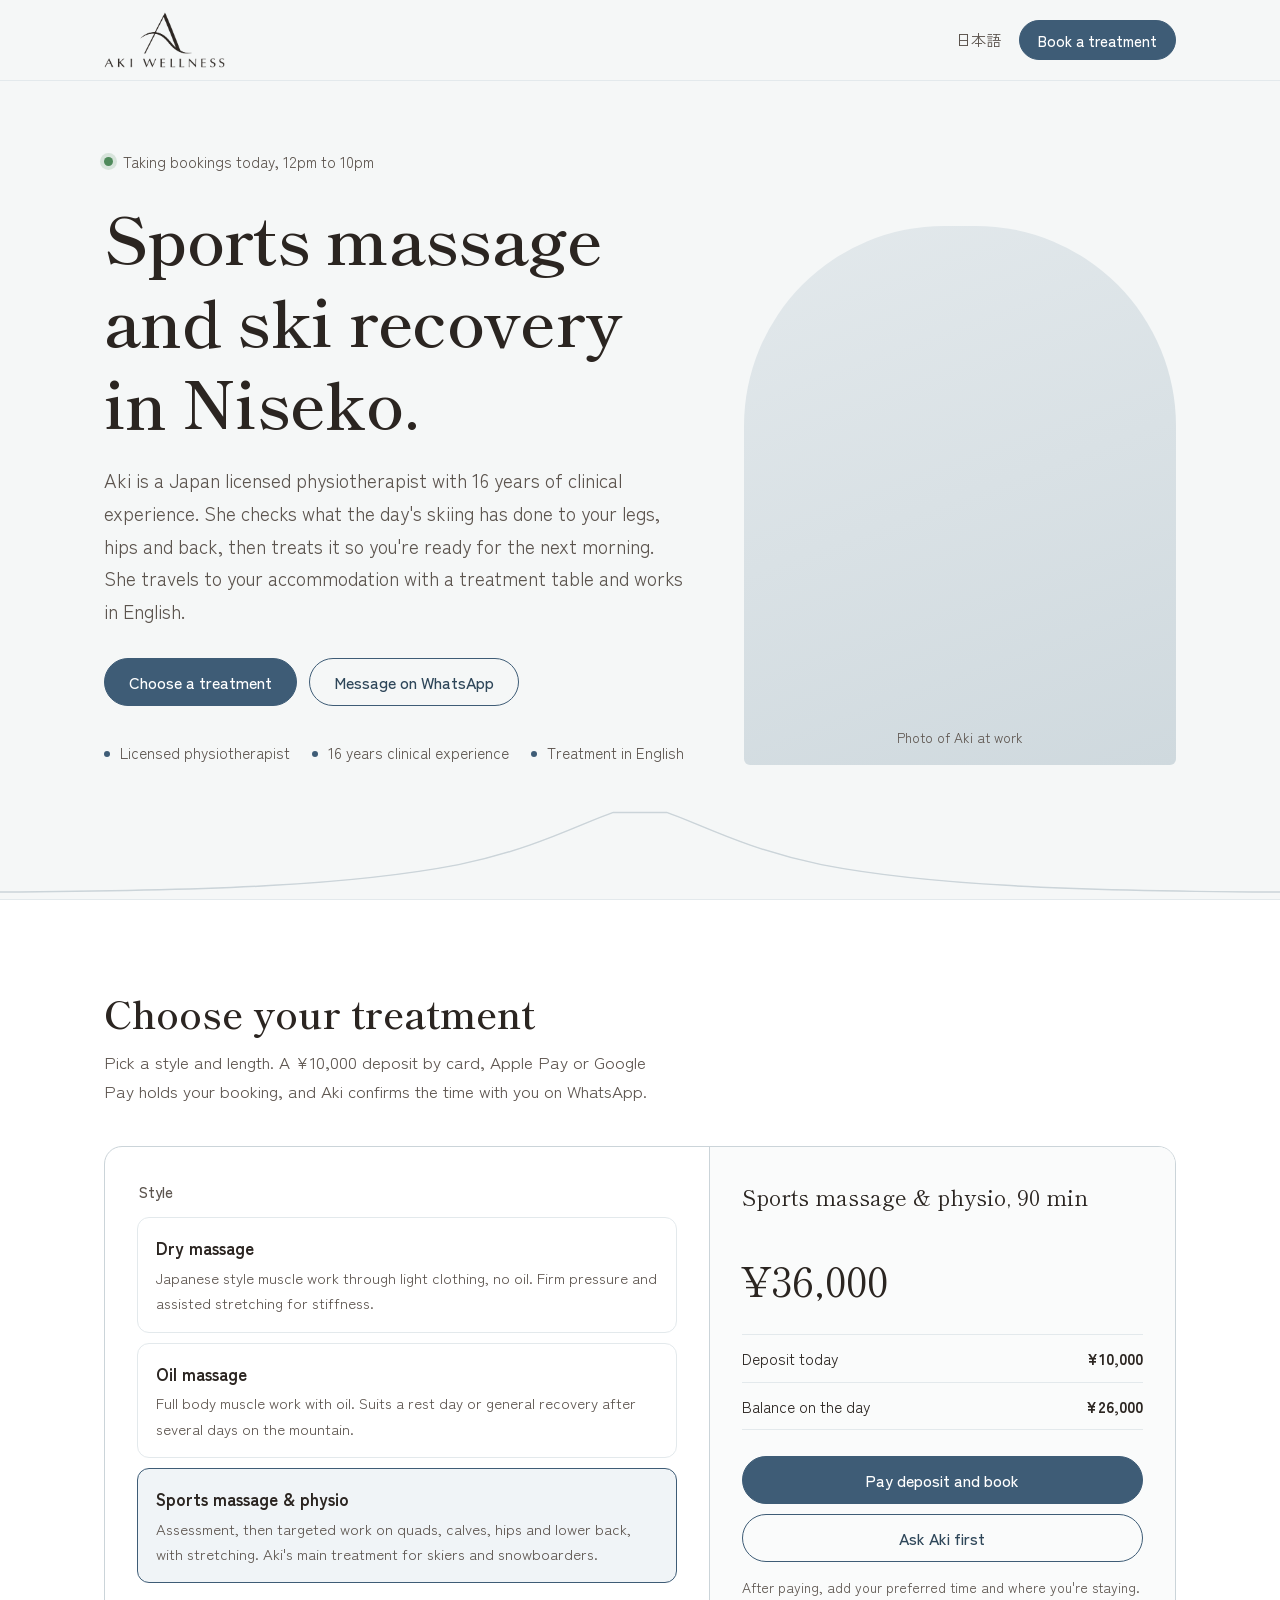
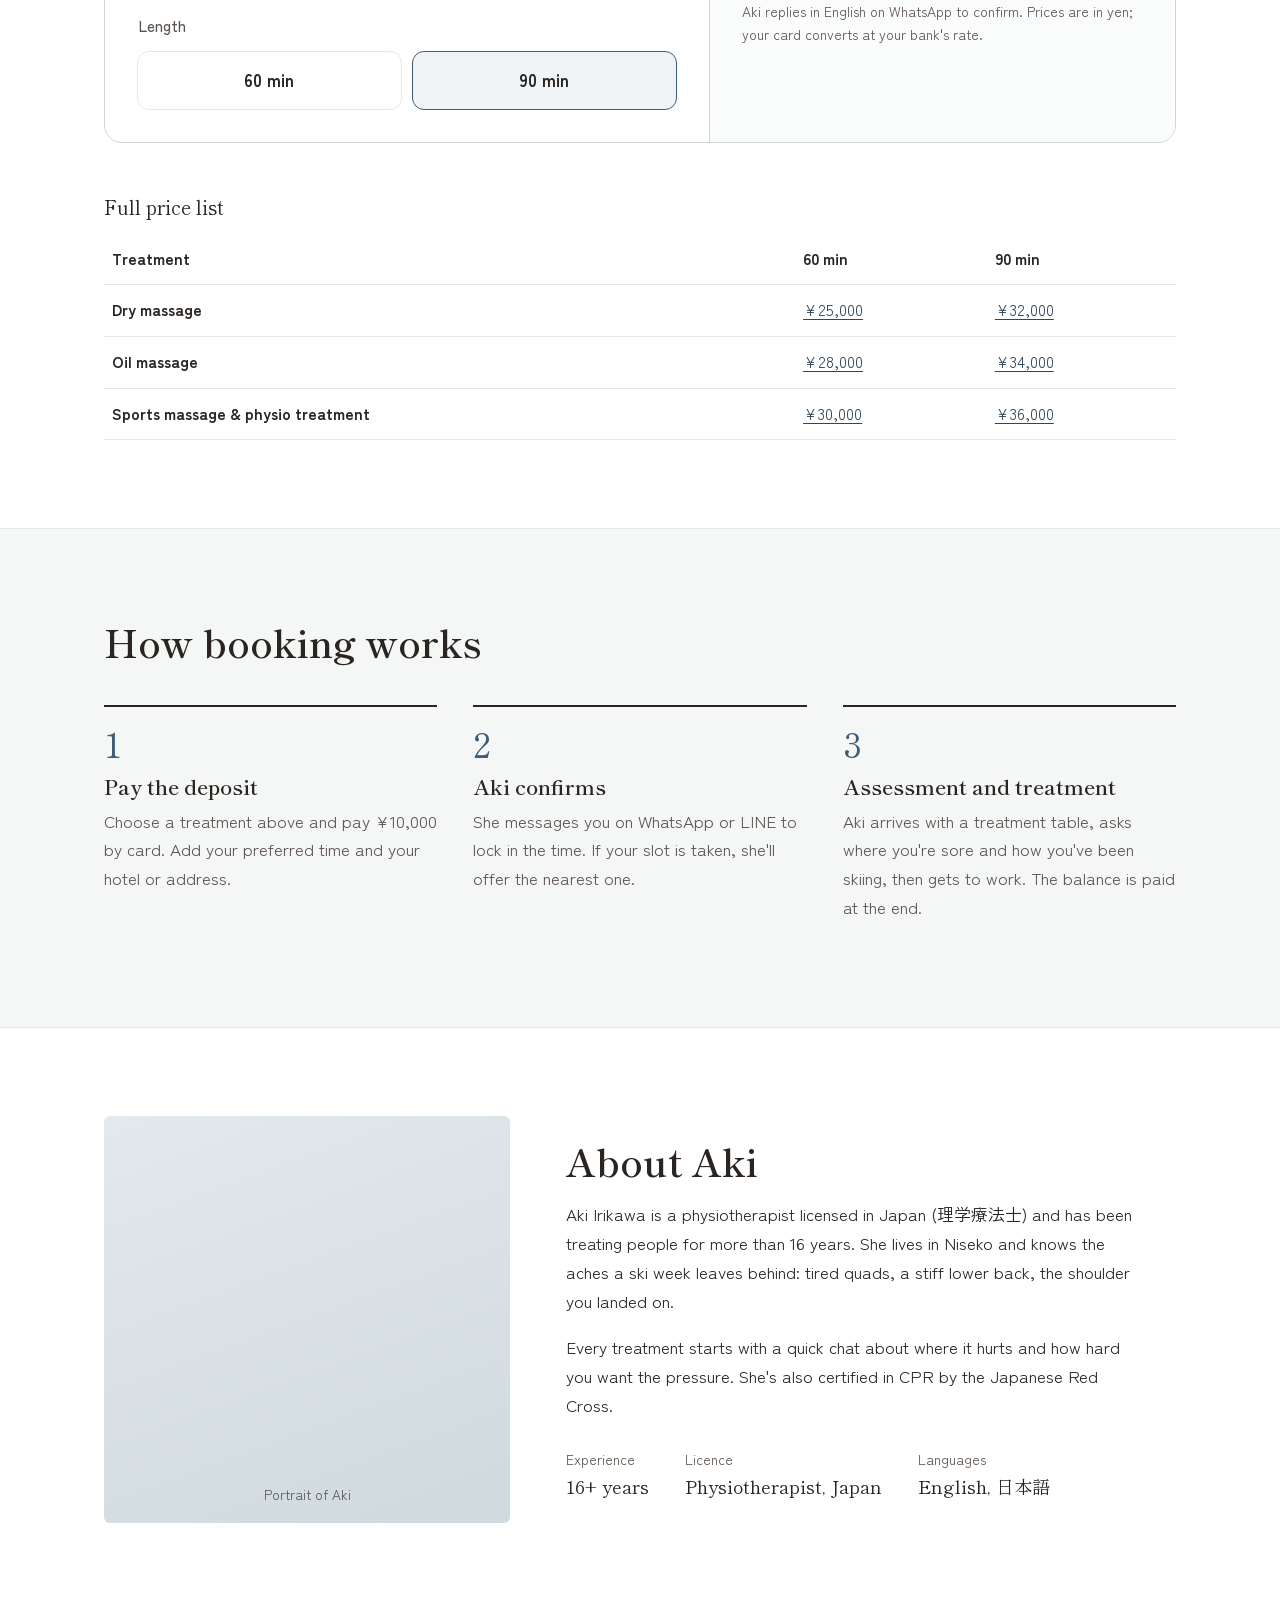
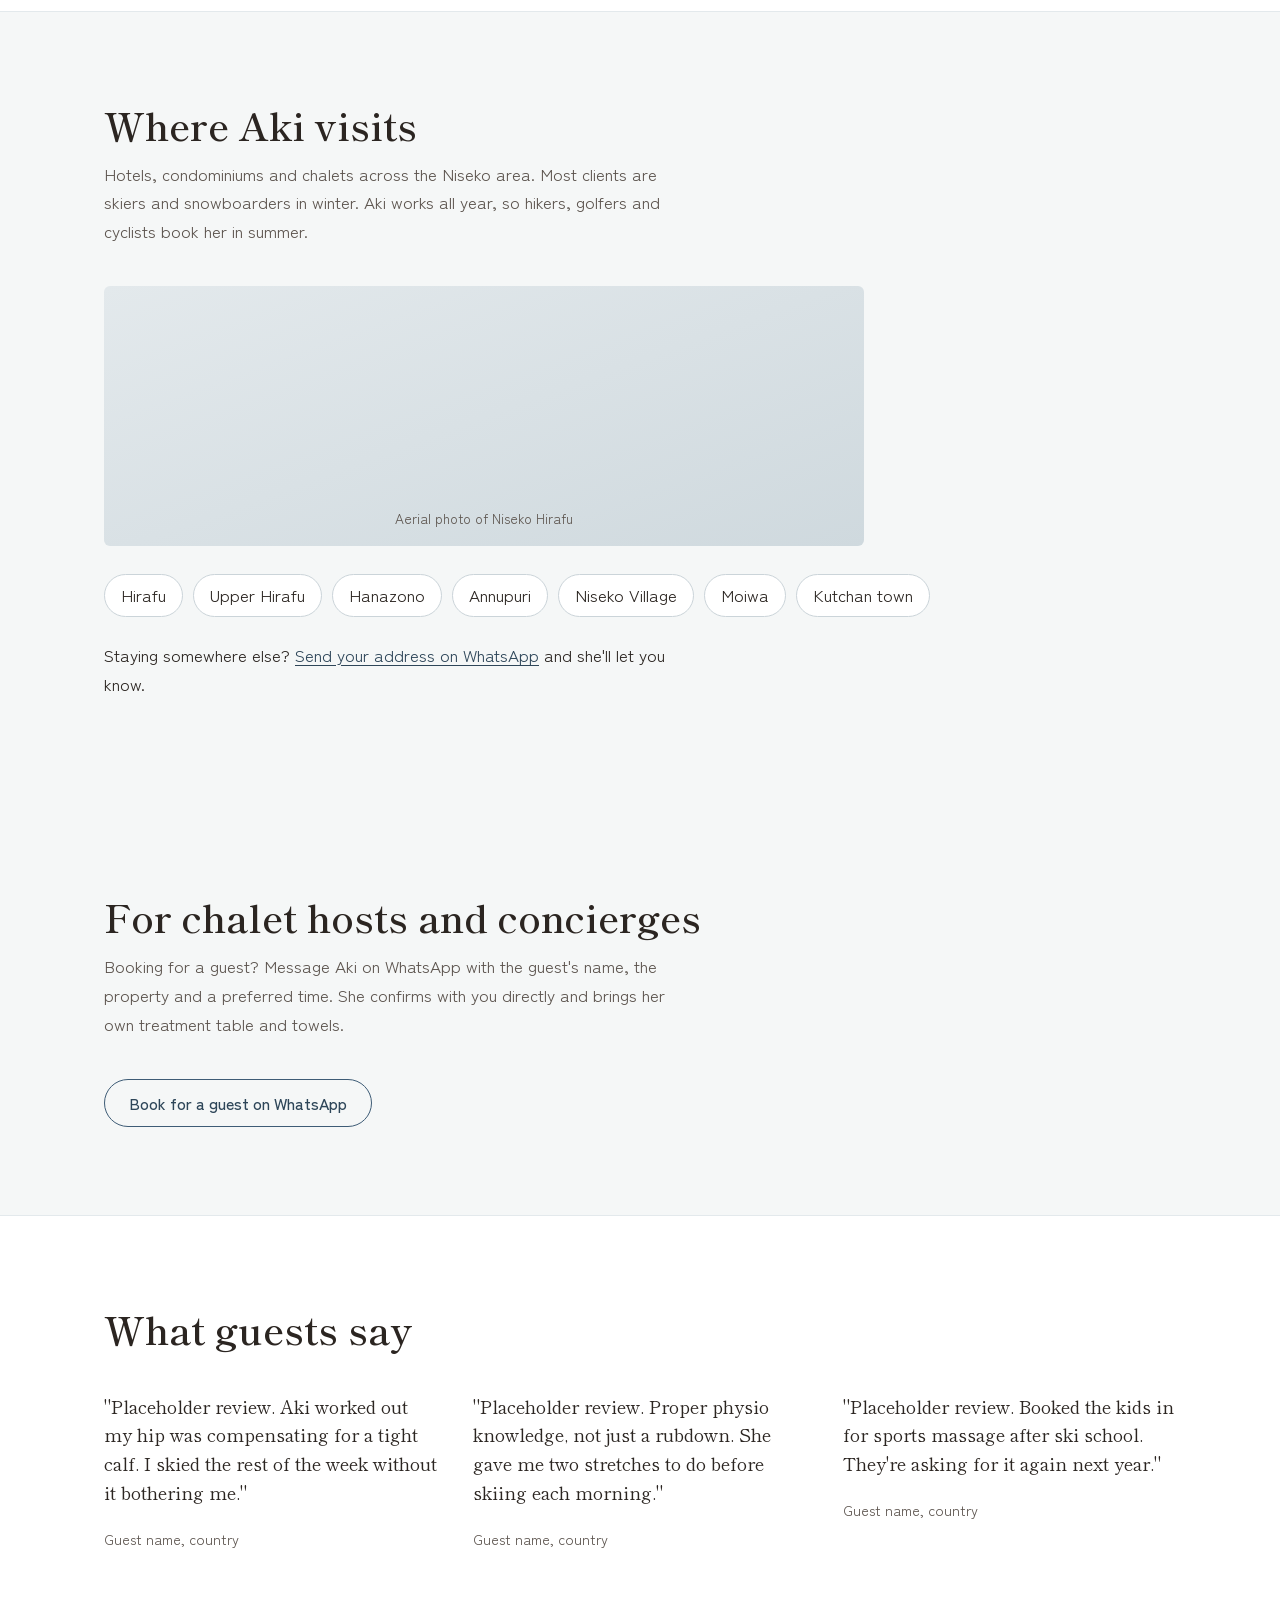
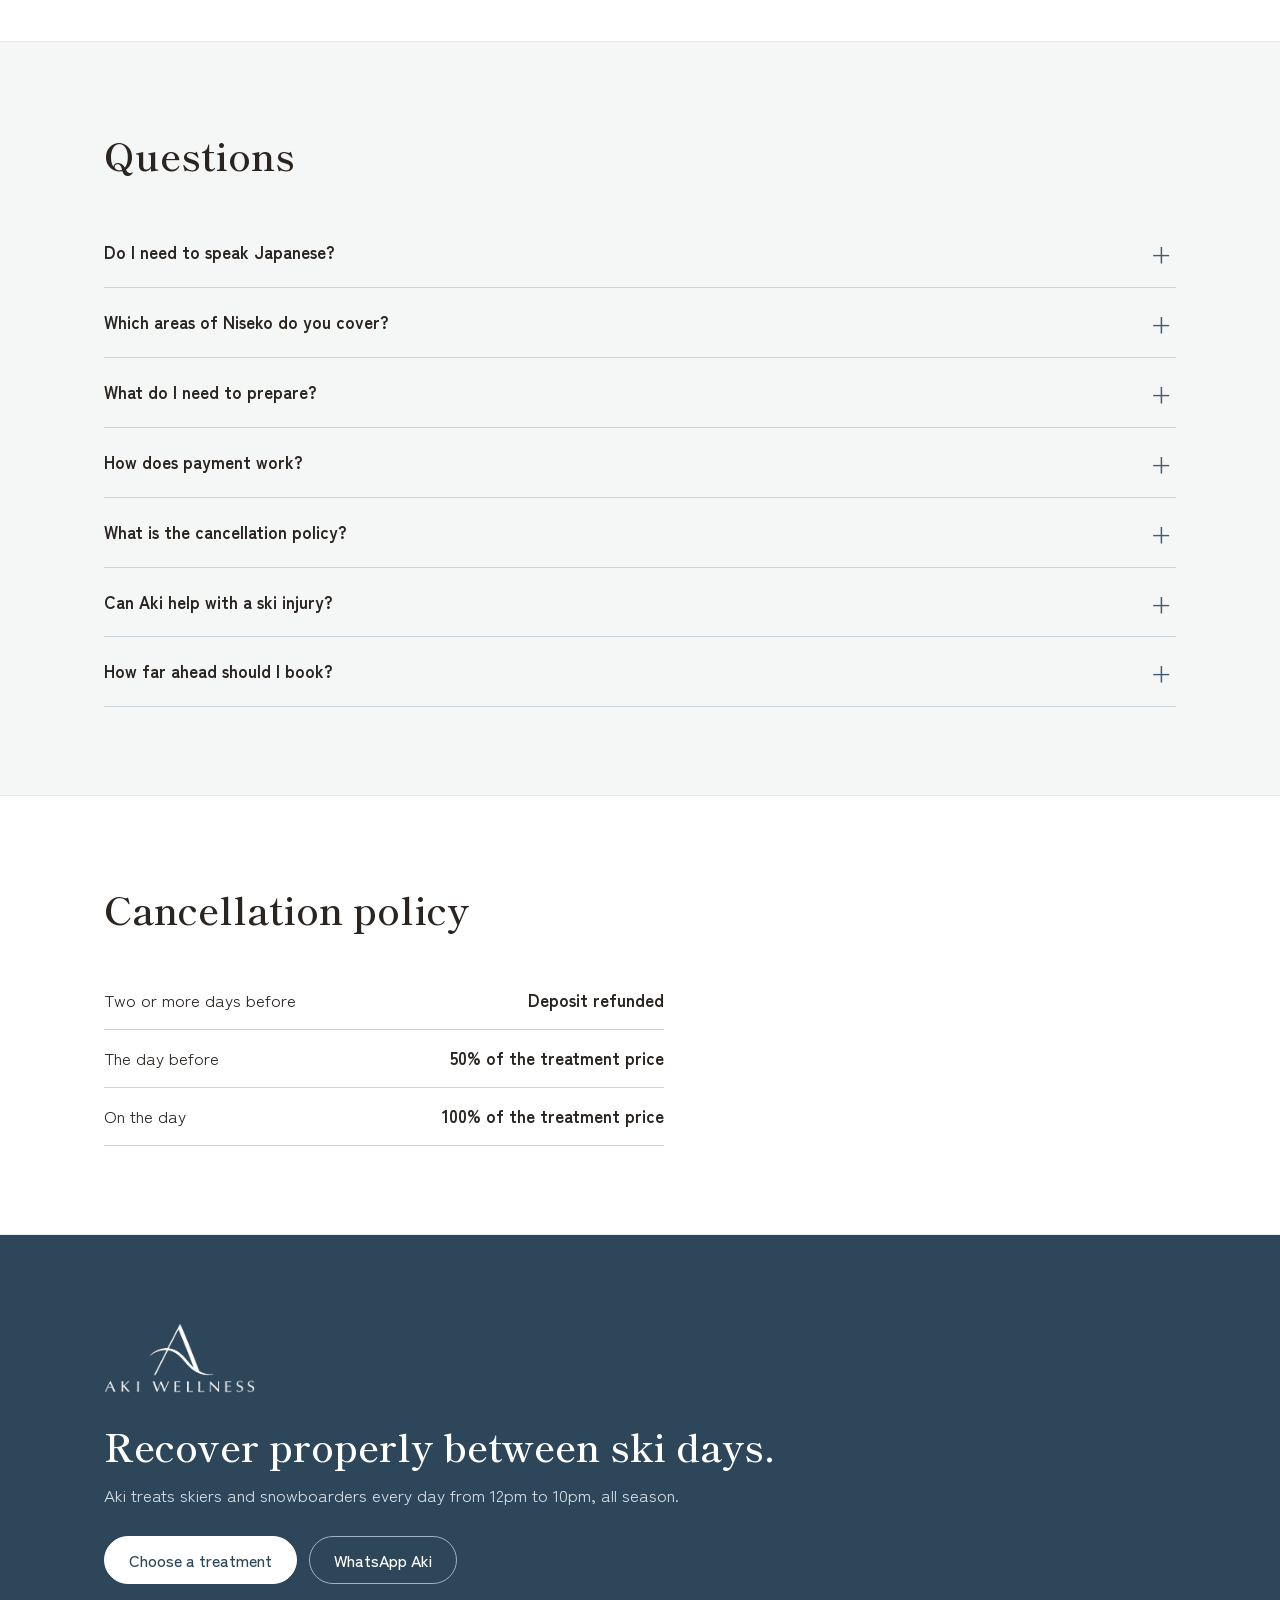
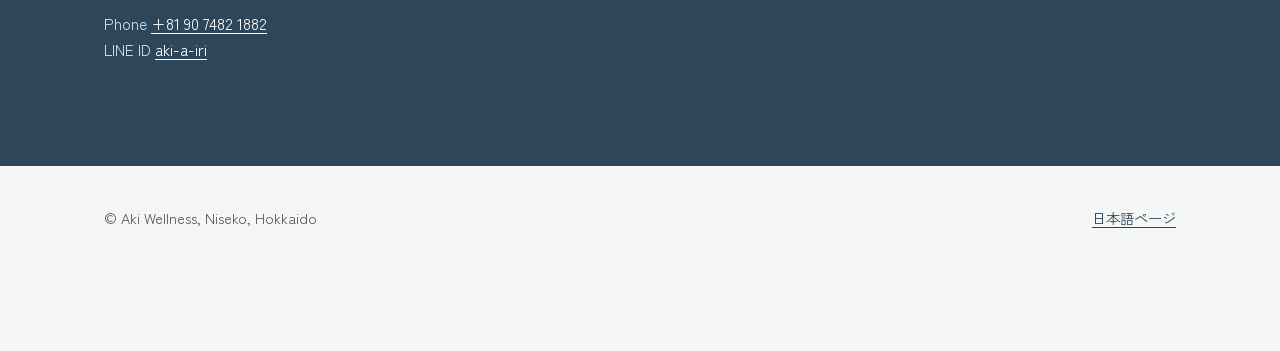
==== index.html @ 65764bd3 "Add files via upload" ====
<!doctype html>
<html lang="en">
<head>
<meta charset="utf-8">
<meta name="viewport" content="width=device-width, initial-scale=1, viewport-fit=cover">
<title>Niseko Sports Massage and Ski Recovery by a Physiotherapist | Aki Wellness</title>
<meta name="description" content="Recovery and conditioning massage for skiers in Niseko from a Japan licensed physiotherapist. Sports massage, assessment and stretching at your accommodation, in English. Daily 12pm to 10pm.">
<link rel="canonical" href="https://akiwellness.jp/">
<link rel="alternate" hreflang="en" href="https://akiwellness.jp/">
<link rel="alternate" hreflang="ja" href="https://akiwellness.jp/ja/">
<link rel="alternate" hreflang="x-default" href="https://akiwellness.jp/">
<meta name="theme-color" content="#F5F7F7">
<link rel="icon" href="/assets/favicon-32.png" type="image/png" sizes="32x32">
<link rel="apple-touch-icon" href="/assets/apple-touch-icon.png">

<meta property="og:type" content="website">
<meta property="og:site_name" content="Aki Wellness">
<meta property="og:title" content="Ski recovery and sports massage in Niseko | Aki Wellness">
<meta property="og:description" content="Recovery conditioning massage from a licensed physiotherapist, at your accommodation, in English.">
<meta property="og:url" content="https://akiwellness.jp/">
<meta property="og:image" content="https://akiwellness.jp/assets/og.jpg">
<meta property="og:locale" content="en_US">
<meta property="og:locale:alternate" content="ja_JP">
<meta name="twitter:card" content="summary_large_image">

<link rel="preconnect" href="https://fonts.googleapis.com">
<link rel="preconnect" href="https://fonts.gstatic.com" crossorigin>
<link href="https://fonts.googleapis.com/css2?family=Shippori+Mincho:wght@500;600&family=Zen+Kaku+Gothic+New:wght@400;500;700&display=swap" rel="stylesheet">
<link rel="stylesheet" href="/assets/styles.css?v=3">

<script type="application/ld+json">
{
  "@context": "https://schema.org",
  "@graph": [
    {
      "@type": "HealthAndBeautyBusiness",
      "@id": "https://akiwellness.jp/#business",
      "name": "Aki Wellness",
      "logo": "https://akiwellness.jp/assets/logo-dark.png",
      "alternateName": "アキ ウェルネス",
      "description": "Recovery conditioning and sports massage for skiers and snowboarders in Niseko, Hokkaido. Aki Irikawa, a Japan licensed physiotherapist with over 16 years of clinical experience, provides assessment and treatment at guests' accommodation, in English.",
      "url": "https://akiwellness.jp/",
      "image": "https://akiwellness.jp/assets/og.jpg",
      "telephone": "+81-90-7482-1882",
      "priceRange": "¥25,000 to ¥36,000",
      "currenciesAccepted": "JPY",
      "knowsLanguage": ["en", "ja"],
      "address": {
        "@type": "PostalAddress",
        "addressLocality": "Niseko",
        "addressRegion": "Hokkaido",
        "addressCountry": "JP"
      },
      "areaServed": [
        {"@type": "Place", "name": "Hirafu, Kutchan, Hokkaido"},
        {"@type": "Place", "name": "Hanazono, Kutchan, Hokkaido"},
        {"@type": "Place", "name": "Annupuri, Niseko, Hokkaido"},
        {"@type": "Place", "name": "Niseko Village, Hokkaido"},
        {"@type": "Place", "name": "Moiwa, Niseko, Hokkaido"},
        {"@type": "Place", "name": "Kutchan, Hokkaido"}
      ],
      "openingHoursSpecification": [{
        "@type": "OpeningHoursSpecification",
        "dayOfWeek": ["Monday","Tuesday","Wednesday","Thursday","Friday","Saturday","Sunday"],
        "opens": "12:00",
        "closes": "22:00"
      }],
      "founder": {"@id": "https://akiwellness.jp/#aki"},
      "hasOfferCatalog": {
        "@type": "OfferCatalog",
        "name": "Treatments",
        "itemListElement": [
          {"@type": "Offer", "name": "Dry massage, 60 minutes", "price": 25000, "priceCurrency": "JPY"},
          {"@type": "Offer", "name": "Dry massage, 90 minutes", "price": 32000, "priceCurrency": "JPY"},
          {"@type": "Offer", "name": "Oil massage, 60 minutes", "price": 28000, "priceCurrency": "JPY"},
          {"@type": "Offer", "name": "Oil massage, 90 minutes", "price": 34000, "priceCurrency": "JPY"},
          {"@type": "Offer", "name": "Sports massage and physio treatment, 60 minutes", "price": 30000, "priceCurrency": "JPY"},
          {"@type": "Offer", "name": "Sports massage and physio treatment, 90 minutes", "price": 36000, "priceCurrency": "JPY"}
        ]
      },
      "sameAs": []
    },
    {
      "@type": "Person",
      "@id": "https://akiwellness.jp/#aki",
      "name": "Aki Irikawa",
      "alternateName": "入川",
      "jobTitle": "Physiotherapist and massage therapist",
      "knowsLanguage": ["en", "ja"],
      "hasCredential": [
        {"@type": "EducationalOccupationalCredential", "name": "Licensed Physical Therapist (理学療法士), Japan", "credentialCategory": "license"},
        {"@type": "EducationalOccupationalCredential", "name": "Japanese Red Cross CPR certification", "credentialCategory": "certificate"}
      ],
      "worksFor": {"@id": "https://akiwellness.jp/#business"}
    },
    {
      "@type": "FAQPage",
      "mainEntity": [
        {"@type": "Question", "name": "Do I need to speak Japanese?", "acceptedAnswer": {"@type": "Answer", "text": "No. Aki speaks English, and booking, payment and the treatment itself all happen in English."}},
        {"@type": "Question", "name": "Which areas of Niseko do you cover?", "acceptedAnswer": {"@type": "Answer", "text": "Hirafu (upper and lower), Hanazono, Annupuri, Niseko Village, Moiwa and Kutchan town. If you are staying further out, send a message and Aki will let you know."}},
        {"@type": "Question", "name": "What do I need to prepare?", "acceptedAnswer": {"@type": "Answer", "text": "A clear patch of floor about 2 m by 1 m. Aki brings the massage table, towels and oil. Shower beforehand if you have just come off the mountain."}},
        {"@type": "Question", "name": "How does payment work?", "acceptedAnswer": {"@type": "Answer", "text": "You pay a ¥10,000 deposit online by card, Apple Pay or Google Pay when you book. Prices are in yen and your card converts them. The balance is paid on the day of your treatment."}},
        {"@type": "Question", "name": "What is the cancellation policy?", "acceptedAnswer": {"@type": "Answer", "text": "Cancelling on the day of the treatment is charged at 100%. Cancelling the day before is charged at 50%. Cancel two or more days ahead and your deposit is refunded."}},
        {"@type": "Question", "name": "Can Aki help with a ski injury?", "acceptedAnswer": {"@type": "Answer", "text": "Aki is a Japan licensed physiotherapist, so she can assess and work on sore muscles, tight hips, knees and backs after skiing or hiking. For suspected fractures, head knocks or anything serious, see a clinic first."}},
        {"@type": "Question", "name": "How far ahead should I book?", "acceptedAnswer": {"@type": "Answer", "text": "Same day bookings are often possible, especially early afternoon. In peak season, from Christmas through February, book a few days ahead for evening slots."}}
      ]
    }
  ]
}
</script>
</head>
<body>
<a class="skip" href="#main">Skip to content</a>

<header class="site-head">
  <div class="wrap">
    <a class="brand" href="/"><img src="/assets/logo-dark.png" alt="Aki Wellness" width="121" height="56"></a>
    <div class="head-actions">
      <a class="lang" href="/ja/" hreflang="ja" lang="ja">日本語</a>
      <a class="btn btn-primary btn-small" href="#book">Book a treatment</a>
    </div>
  </div>
</header>

<main id="main">

<section class="hero" aria-labelledby="hero-title">
  <div class="wrap">
    <div class="hero-grid">
      <div>
        <p class="status" data-status data-open="false"><span class="status-dot" aria-hidden="true"></span><span data-status-text>Treatments daily, 12pm to 10pm</span></p>
        <h1 id="hero-title">Sports massage and ski recovery in Niseko.</h1>
        <p class="hero-lede">Aki is a Japan licensed physiotherapist with 16 years of clinical experience. She checks what the day's skiing has done to your legs, hips and back, then treats it so you're ready for the next morning. She travels to your accommodation with a treatment table and works in English.</p>
        <div class="hero-ctas">
          <a class="btn btn-primary" href="#book">Choose a treatment</a>
          <a class="btn btn-ghost" data-wa="Hi Aki, I have a question about a massage in Niseko." href="https://wa.me/819074821882">Message on WhatsApp</a>
        </div>
        <ul class="creds">
          <li>Licensed physiotherapist</li>
          <li>16 years clinical experience</li>
          <li>Treatment in English</li>
        </ul>
      </div>
      <!-- REPLACE: hero photo of Aki treating a guest. Use /assets/aki-hero.jpg, 1200x1500, under 250 KB -->
      <div class="photo">
        <span class="ph-label">Photo of Aki at work</span>
      </div>
    </div>
  </div>
  <svg class="yotei" viewBox="0 0 1200 160" preserveAspectRatio="none" aria-hidden="true" focusable="false">
    <path d="M0 150 C200 148 330 140 430 110 C500 88 545 50 575 34 L625 34 C655 50 700 88 770 110 C870 140 1000 148 1200 150" fill="none" stroke="currentColor" stroke-width="1.5" vector-effect="non-scaling-stroke"/>
  </svg>
</section>

<section id="book" class="band" aria-labelledby="book-title">
  <div class="wrap">
    <div class="section-head">
      <h2 id="book-title">Choose your treatment</h2>
      <p>Pick a style and length. A ¥10,000 deposit by card, Apple Pay or Google Pay holds your booking, and Aki confirms the time with you on WhatsApp.</p>
    </div>

    <form class="picker" data-picker onsubmit="return false">
      <div class="picker-options">
        <fieldset>
          <legend>Style</legend>
          <div class="styles">
            <div class="opt">
              <input type="radio" name="style" id="s-dry" value="dry">
              <label for="s-dry"><span class="name">Dry massage</span><span class="desc">Japanese style muscle work through light clothing, no oil. Firm pressure and assisted stretching for stiffness.</span></label>
            </div>
            <div class="opt">
              <input type="radio" name="style" id="s-oil" value="oil">
              <label for="s-oil"><span class="name">Oil massage</span><span class="desc">Full body muscle work with oil. Suits a rest day or general recovery after several days on the mountain.</span></label>
            </div>
            <div class="opt">
              <input type="radio" name="style" id="s-sports" value="sports" checked>
              <label for="s-sports"><span class="name">Sports massage &amp; physio</span><span class="desc">Assessment, then targeted work on quads, calves, hips and lower back, with stretching. Aki's main treatment for skiers and snowboarders.</span></label>
            </div>
          </div>
        </fieldset>
        <fieldset>
          <legend>Length</legend>
          <div class="durations">
            <div class="opt">
              <input type="radio" name="duration" id="d-60" value="60">
              <label for="d-60">60 min</label>
            </div>
            <div class="opt">
              <input type="radio" name="duration" id="d-90" value="90" checked>
              <label for="d-90">90 min</label>
            </div>
          </div>
        </fieldset>
      </div>

      <div class="picker-summary" aria-live="polite">
        <p class="summary-choice" data-choice>Sports massage &amp; physio, 90 min</p>
        <p class="summary-price" data-price>¥36,000</p>
        <ul class="summary-rows">
          <li><span>Deposit today</span><span data-deposit>¥10,000</span></li>
          <li><span>Balance on the day</span><span data-balance>¥26,000</span></li>
        </ul>
        <a class="btn btn-primary" data-book href="#">Pay deposit and book</a>
        <a class="btn btn-ghost" data-ask href="https://wa.me/819074821882">Ask Aki first</a>
        <p class="fineprint">After paying, add your preferred time and where you're staying. Aki replies in English on WhatsApp to confirm. Prices are in yen; your card converts at your bank's rate.</p>
      </div>
    </form>

    <div class="table-scroll">
      <table class="price-table">
        <caption>Full price list</caption>
        <thead><tr><th scope="col">Treatment</th><th scope="col">60 min</th><th scope="col">90 min</th></tr></thead>
        <tbody>
          <tr><th scope="row">Dry massage</th><td><a href="#book" data-pick="dry-60">¥25,000</a></td><td><a href="#book" data-pick="dry-90">¥32,000</a></td></tr>
          <tr><th scope="row">Oil massage</th><td><a href="#book" data-pick="oil-60">¥28,000</a></td><td><a href="#book" data-pick="oil-90">¥34,000</a></td></tr>
          <tr><th scope="row">Sports massage &amp; physio treatment</th><td><a href="#book" data-pick="sports-60">¥30,000</a></td><td><a href="#book" data-pick="sports-90">¥36,000</a></td></tr>
        </tbody>
      </table>
    </div>
  </div>
</section>

<section aria-labelledby="how-title">
  <div class="wrap">
    <div class="section-head">
      <h2 id="how-title">How booking works</h2>
    </div>
    <ol class="steps">
      <li><h3>Pay the deposit</h3><p>Choose a treatment above and pay ¥10,000 by card. Add your preferred time and your hotel or address.</p></li>
      <li><h3>Aki confirms</h3><p>She messages you on WhatsApp or LINE to lock in the time. If your slot is taken, she'll offer the nearest one.</p></li>
      <li><h3>Assessment and treatment</h3><p>Aki arrives with a treatment table, asks where you're sore and how you've been skiing, then gets to work. The balance is paid at the end.</p></li>
    </ol>
  </div>
</section>

<section class="band" aria-labelledby="about-title">
  <div class="wrap about-grid">
    <!-- REPLACE: portrait of Aki, /assets/aki-portrait.jpg, 1000x1000 -->
    <div class="photo photo-square"><span class="ph-label">Portrait of Aki</span></div>
    <div>
      <h2 id="about-title">About Aki</h2>
      <!-- REPLACE: a few lines in Aki's own words. Current text is filler built from known facts. -->
      <p style="margin-top:16px">Aki Irikawa is a physiotherapist licensed in Japan (理学療法士) and has been treating people for more than 16 years. She lives in Niseko and knows the aches a ski week leaves behind: tired quads, a stiff lower back, the shoulder you landed on.</p>
      <p>Every treatment starts with a quick chat about where it hurts and how hard you want the pressure. She's also certified in CPR by the Japanese Red Cross.</p>
      <dl class="facts">
        <div><dt>Experience</dt><dd>16+ years</dd></div>
        <div><dt>Licence</dt><dd>Physiotherapist, Japan</dd></div>
        <div><dt>Languages</dt><dd>English, 日本語</dd></div>
      </dl>
    </div>
  </div>
</section>

<section aria-labelledby="area-title">
  <div class="wrap">
    <div class="section-head">
      <h2 id="area-title">Where Aki visits</h2>
      <p>Hotels, condominiums and chalets across the Niseko area. Most clients are skiers and snowboarders in winter. Aki works all year, so hikers, golfers and cyclists book her in summer.</p>
    </div>
    <!-- REPLACE: aerial photo of Niseko Hirafu, /assets/niseko-hirafu-aerial.jpg, 1520x520, under 200 KB.
         Swap this div for: <img class="photo photo-wide" src="/assets/niseko-hirafu-aerial.jpg" alt="Aerial view of Hirafu village in Niseko with Mount Yotei behind" width="1520" height="520" loading="lazy"> -->
    <div class="photo photo-wide"><span class="ph-label">Aerial photo of Niseko Hirafu</span></div>
    <ul class="areas">
      <li>Hirafu</li>
      <li>Upper Hirafu</li>
      <li>Hanazono</li>
      <li>Annupuri</li>
      <li>Niseko Village</li>
      <li>Moiwa</li>
      <li>Kutchan town</li>
    </ul>
    <p>Staying somewhere else? <a data-wa="Hi Aki, I'm staying outside the usual area. Can you visit? My address is: " href="https://wa.me/819074821882">Send your address on WhatsApp</a> and she'll let you know.</p>
  </div>
</section>


<section aria-labelledby="host-title">
  <div class="wrap">
    <div class="section-head">
      <h2 id="host-title">For chalet hosts and concierges</h2>
      <p>Booking for a guest? Message Aki on WhatsApp with the guest's name, the property and a preferred time. She confirms with you directly and brings her own treatment table and towels.</p>
    </div>
    <a class="btn btn-ghost" data-wa="Hi Aki, I'm booking a massage for a guest. Guest name, property and preferred time: " href="https://wa.me/819074821882">Book for a guest on WhatsApp</a>
  </div>
</section>

<!-- REPLACE: real guest reviews (Google or direct). Do not add Review schema until reviews are real. -->
<section class="band" aria-labelledby="reviews-title">
  <div class="wrap">
    <div class="section-head">
      <h2 id="reviews-title">What guests say</h2>
    </div>
    <div class="reviews">
      <blockquote><p>"Placeholder review. Aki worked out my hip was compensating for a tight calf. I skied the rest of the week without it bothering me."</p><cite>Guest name, country</cite></blockquote>
      <blockquote><p>"Placeholder review. Proper physio knowledge, not just a rubdown. She gave me two stretches to do before skiing each morning."</p><cite>Guest name, country</cite></blockquote>
      <blockquote><p>"Placeholder review. Booked the kids in for sports massage after ski school. They're asking for it again next year."</p><cite>Guest name, country</cite></blockquote>
    </div>
  </div>
</section>

<section class="faq" aria-labelledby="faq-title">
  <div class="wrap">
    <div class="section-head">
      <h2 id="faq-title">Questions</h2>
    </div>
    <details><summary>Do I need to speak Japanese?</summary><p>No. Aki speaks English, and booking, payment and the treatment itself all happen in English.</p></details>
    <details><summary>Which areas of Niseko do you cover?</summary><p>Hirafu (upper and lower), Hanazono, Annupuri, Niseko Village, Moiwa and Kutchan town. If you're staying further out, send a message and Aki will let you know.</p></details>
    <details><summary>What do I need to prepare?</summary><p>A clear patch of floor about 2 m by 1 m. Aki brings the massage table, towels and oil. Shower beforehand if you've just come off the mountain.</p></details>
    <details><summary>How does payment work?</summary><p>You pay a ¥10,000 deposit online by card, Apple Pay or Google Pay when you book. Prices are in yen and your card converts them. The balance is paid on the day of your treatment.</p></details>
    <details><summary>What is the cancellation policy?</summary><p>Cancelling on the day of the treatment is charged at 100%. Cancelling the day before is charged at 50%. Cancel two or more days ahead and your deposit is refunded.</p></details>
    <details><summary>Can Aki help with a ski injury?</summary><p>Aki is a Japan licensed physiotherapist, so she can assess and work on sore muscles, tight hips, knees and backs after skiing or hiking. For suspected fractures, head knocks or anything serious, see a clinic first.</p></details>
    <details><summary>How far ahead should I book?</summary><p>Same day bookings are often possible, especially early afternoon. In peak season, from Christmas through February, book a few days ahead for evening slots.</p></details>
  </div>
</section>

<section class="band" aria-labelledby="policy-title">
  <div class="wrap">
    <div class="section-head">
      <h2 id="policy-title">Cancellation policy</h2>
    </div>
    <ul class="policy">
      <li><span>Two or more days before</span><span>Deposit refunded</span></li>
      <li><span>The day before</span><span>50% of the treatment price</span></li>
      <li><span>On the day</span><span>100% of the treatment price</span></li>
    </ul>
  </div>
</section>

<section class="closing" aria-labelledby="closing-title">
  <div class="wrap">
    <img class="closing-logo" src="/assets/logo-white.png" alt="" width="151" height="70" loading="lazy">
    <h2 id="closing-title">Recover properly between ski days.</h2>
    <p style="margin-top:12px">Aki treats skiers and snowboarders every day from 12pm to 10pm, all season.</p>
    <div class="hero-ctas" style="margin-top:26px">
      <a class="btn btn-primary" href="#book">Choose a treatment</a>
      <a class="btn btn-ghost" data-wa="Hi Aki, I'd like to book a massage." href="https://wa.me/819074821882">WhatsApp Aki</a>
    </div>
    <p class="contact-lines">Phone <a href="tel:+819074821882">+81 90 7482 1882</a><br>LINE ID <a href="https://line.me/ti/p/~aki-a-iri">aki-a-iri</a></p>
  </div>
</section>

</main>

<footer>
  <div class="wrap">
    <span>© Aki Wellness, Niseko, Hokkaido</span>
    <a href="/ja/" hreflang="ja" lang="ja">日本語ページ</a>
  </div>
</footer>

<nav class="mbar" aria-label="Quick booking">
  <a class="btn btn-primary" href="#book">Book</a>
  <a class="btn btn-ghost" data-wa="Hi Aki, I'd like to book a massage." href="https://wa.me/819074821882">WhatsApp</a>
</nav>

<script src="/assets/app.js?v=3" defer></script>
</body>
</html>
---- assets/styles.css ----
:root {
  --ink: #2B2521;
  --ink-soft: #5C544E;
  --snow: #F5F7F7;
  --mist: #E3E9EC;
  --line: #CBD4D9;
  --yotei: #3E5C76;
  --yotei-deep: #2E4659;
  --bark: #7D7A72;
  --white: #FFFFFF;
  --display: "Shippori Mincho", "Hiragino Mincho ProN", "Yu Mincho", Georgia, serif;
  --body: "Zen Kaku Gothic New", "Hiragino Sans", "Yu Gothic", system-ui, sans-serif;
  --wrap: 1120px;
}

*, *::before, *::after { box-sizing: border-box; }
html { scroll-behavior: smooth; scroll-padding-top: 92px; }
@media (prefers-reduced-motion: reduce) { html { scroll-behavior: auto; } }

body {
  margin: 0;
  background: var(--snow);
  color: var(--ink);
  font-family: var(--body);
  font-size: 1.0625rem;
  line-height: 1.7;
  -webkit-font-smoothing: antialiased;
}
:lang(ja) body, html:lang(ja) body { line-height: 1.9; }

img { max-width: 100%; display: block; }
a { color: var(--yotei-deep); text-underline-offset: 3px; }
a:focus-visible, button:focus-visible, input:focus-visible + label, summary:focus-visible {
  outline: 3px solid var(--yotei);
  outline-offset: 3px;
}

.wrap { max-width: var(--wrap); margin: 0 auto; padding: 0 24px; }
.skip { position: absolute; left: -999px; }
.skip:focus { left: 16px; top: 16px; background: var(--white); padding: 8px 12px; z-index: 50; }

h1, h2, h3 { font-family: var(--display); font-weight: 600; line-height: 1.25; margin: 0; }
h1 { font-size: clamp(2.4rem, 5.6vw, 4.1rem); letter-spacing: -0.01em; }
h2 { font-size: clamp(1.7rem, 3.4vw, 2.4rem); }
h3 { font-size: 1.3rem; }
html:lang(ja) h1 { font-size: clamp(2rem, 4.6vw, 3.3rem); letter-spacing: 0.02em; }
p { margin: 0 0 1em; max-width: 64ch; }

/* Header */
.site-head {
  position: sticky; top: 0; z-index: 20;
  background: rgba(245, 247, 247, 0.94);
  backdrop-filter: blur(8px);
  border-bottom: 1px solid var(--mist);
}
.site-head .wrap { display: flex; align-items: center; justify-content: space-between; height: 80px; gap: 16px; }
.brand { font-family: var(--display); font-size: 1.35rem; text-decoration: none; color: var(--ink); }
.head-actions { display: flex; align-items: center; gap: 18px; font-size: 0.95rem; }
.lang { color: var(--ink-soft); text-decoration: none; }
.lang:hover { color: var(--ink); text-decoration: underline; }

/* Buttons */
.btn {
  display: inline-flex; align-items: center; justify-content: center; gap: 8px;
  min-height: 48px; padding: 0 24px;
  border-radius: 999px; border: 1.5px solid var(--yotei);
  font: 500 1rem var(--body); text-decoration: none; cursor: pointer;
  transition: background 0.15s, color 0.15s;
}
.btn-primary { background: var(--yotei); color: var(--white); }
.btn-primary:hover { background: var(--yotei-deep); border-color: var(--yotei-deep); }
.btn-ghost { background: transparent; color: var(--yotei-deep); }
.btn-ghost:hover { background: var(--mist); }
.btn-small { min-height: 40px; padding: 0 18px; font-size: 0.95rem; }

/* Hero */
.hero { padding: 64px 0 0; }
.hero-grid { display: grid; grid-template-columns: 1.15fr 0.85fr; gap: 56px; align-items: end; }
.status {
  display: inline-flex; align-items: center; gap: 10px;
  font-size: 0.95rem; color: var(--ink-soft); margin-bottom: 22px;
}
.status-dot { width: 9px; height: 9px; border-radius: 50%; background: var(--bark); }
.status[data-open="true"] .status-dot { background: #4F8A5B; box-shadow: 0 0 0 4px rgba(79, 138, 91, 0.18); }
.hero-lede { font-size: 1.2rem; color: var(--ink-soft); margin: 22px 0 30px; max-width: 34em; }
.hero-ctas { display: flex; flex-wrap: wrap; gap: 12px; }
.creds { list-style: none; padding: 0; margin: 34px 0 0; display: flex; flex-wrap: wrap; gap: 8px 22px; font-size: 0.95rem; color: var(--ink-soft); }
.creds li { position: relative; padding-left: 16px; }
.creds li::before { content: ""; position: absolute; left: 0; top: 0.72em; width: 6px; height: 6px; border-radius: 50%; background: var(--yotei); }

.photo {
  position: relative; overflow: hidden;
  background: linear-gradient(160deg, var(--mist), #cfd9de);
  border-radius: 200px 200px 6px 6px;
  aspect-ratio: 4 / 5;
  display: flex; align-items: flex-end; justify-content: center;
  color: var(--ink-soft); font-size: 0.85rem;
}
.photo img { position: absolute; inset: 0; width: 100%; height: 100%; object-fit: cover; }
.photo .ph-label { position: relative; padding: 16px; text-align: center; }
.photo-square { aspect-ratio: 1 / 1; border-radius: 6px; }
.photo-wide { aspect-ratio: auto; height: 260px; max-width: 760px; border-radius: 6px; margin-bottom: 28px; }
@media (max-width: 600px) { .photo-wide { height: 180px; } }

.yotei { display: block; width: 100%; height: 110px; margin-top: 24px; color: var(--line); }

/* Sections */
section { padding: 88px 0; }
.section-head { margin-bottom: 40px; max-width: 40em; }
.section-head p { color: var(--ink-soft); margin-top: 12px; }
.band { background: var(--white); border-top: 1px solid var(--mist); border-bottom: 1px solid var(--mist); }

/* Picker */
.picker { display: grid; grid-template-columns: 1.3fr 1fr; gap: 0; border: 1px solid var(--line); border-radius: 18px; overflow: hidden; background: var(--white); }
.picker fieldset { border: 0; margin: 0; padding: 0; }
.picker legend { font-weight: 500; margin-bottom: 12px; font-size: 0.95rem; color: var(--ink-soft); }
.picker-options { padding: 32px; border-right: 1px solid var(--line); }
.styles { display: grid; gap: 10px; margin-bottom: 30px; }
.opt input { position: absolute; opacity: 0; pointer-events: none; }
.opt label {
  display: block; cursor: pointer;
  border: 1.5px solid var(--mist); border-radius: 12px;
  padding: 16px 18px;
  transition: border-color 0.15s, background 0.15s;
}
.opt label:hover { border-color: var(--line); }
.opt input:checked + label { border-color: var(--yotei); background: #F0F4F7; }
.opt .name { display: block; font-weight: 700; }
.opt .desc { display: block; font-size: 0.93rem; color: var(--ink-soft); margin-top: 2px; }
.durations { display: grid; grid-template-columns: 1fr 1fr; gap: 10px; }
.durations .opt label { text-align: center; font-weight: 700; padding: 14px; }

.picker-summary { padding: 32px; display: flex; flex-direction: column; background: #FAFBFB; }
.summary-choice { font-family: var(--display); font-size: 1.35rem; }
.summary-price { font-family: var(--display); font-size: 2.6rem; margin: 6px 0 20px; }
.summary-rows { list-style: none; padding: 0; margin: 0 0 26px; border-top: 1px solid var(--mist); }
.summary-rows li { display: flex; justify-content: space-between; padding: 10px 0; border-bottom: 1px solid var(--mist); font-size: 0.97rem; }
.summary-rows li span:last-child { font-weight: 700; }
.picker-summary .btn { width: 100%; }
.picker-summary .btn + .btn { margin-top: 10px; }
.fineprint { font-size: 0.87rem; color: var(--ink-soft); margin: 14px 0 0; }

.price-table { width: 100%; border-collapse: collapse; margin-top: 48px; font-size: 0.98rem; }
.price-table caption { text-align: left; font-family: var(--display); font-size: 1.2rem; margin-bottom: 10px; }
.price-table th, .price-table td { text-align: left; padding: 12px 8px; border-bottom: 1px solid var(--mist); }
.price-table td { font-variant-numeric: tabular-nums; }
.table-scroll { overflow-x: auto; }

/* Steps */
.steps { list-style: none; padding: 0; margin: 0; display: grid; grid-template-columns: repeat(3, 1fr); gap: 36px; counter-reset: step; }
.steps li { counter-increment: step; border-top: 2px solid var(--ink); padding-top: 18px; }
.steps li::before { content: counter(step); font-family: var(--display); font-size: 2.2rem; display: block; line-height: 1; margin-bottom: 12px; color: var(--yotei); }
.steps h3 { margin-bottom: 8px; }
.steps p { color: var(--ink-soft); }

/* About */
.about-grid { display: grid; grid-template-columns: 0.8fr 1.2fr; gap: 56px; align-items: center; }
.facts { display: grid; grid-template-columns: repeat(3, auto); gap: 8px 36px; margin: 28px 0 0; justify-content: start; }
.facts dt { font-size: 0.87rem; color: var(--ink-soft); }
.facts dd { margin: 0; font-family: var(--display); font-size: 1.15rem; }

/* Areas */
.areas { display: flex; flex-wrap: wrap; gap: 10px; list-style: none; padding: 0; margin: 0 0 24px; }
.areas li { border: 1px solid var(--line); border-radius: 999px; padding: 6px 16px; background: var(--white); }

/* Reviews */
.reviews { display: grid; grid-template-columns: repeat(3, 1fr); gap: 36px; }
.reviews blockquote { margin: 0; }
.reviews blockquote p { font-family: var(--display); font-size: 1.12rem; line-height: 1.6; }
.reviews cite { font-style: normal; font-size: 0.9rem; color: var(--ink-soft); }

/* FAQ */
.faq details { border-bottom: 1px solid var(--line); }
.faq summary { cursor: pointer; list-style: none; padding: 20px 36px 20px 0; font-weight: 700; position: relative; }
.faq summary::-webkit-details-marker { display: none; }
.faq summary::after { content: "+"; position: absolute; right: 4px; top: 16px; font-size: 1.5rem; font-weight: 400; color: var(--yotei); }
.faq details[open] summary::after { content: "\2212"; }
.faq details p { color: var(--ink-soft); padding-bottom: 8px; }

/* Policy */
.policy { list-style: none; padding: 0; margin: 0; max-width: 560px; }
.policy li { display: flex; justify-content: space-between; gap: 16px; padding: 14px 0; border-bottom: 1px solid var(--line); }
.policy li span:last-child { font-weight: 700; }

/* Final CTA */
.closing { background: var(--yotei-deep); color: var(--white); text-align: left; }
.closing h2 { color: var(--white); }
.closing p { color: #D7E0E7; }
.closing .btn-primary { background: var(--white); color: var(--yotei-deep); border-color: var(--white); }
.closing .btn-primary:hover { background: var(--mist); }
.closing .btn-ghost { color: var(--white); border-color: #9FB3C4; }
.closing .btn-ghost:hover { background: rgba(255, 255, 255, 0.08); }
.contact-lines { margin-top: 26px; font-size: 0.97rem; }
.contact-lines a { color: var(--white); }

footer { padding: 40px 0 120px; font-size: 0.9rem; color: var(--ink-soft); }
footer .wrap { display: flex; flex-wrap: wrap; justify-content: space-between; gap: 12px; }

/* Mobile booking bar */
.mbar { display: none; }

@media (max-width: 900px) {
  .hero { padding-top: 36px; }
  .hero-grid, .about-grid { grid-template-columns: 1fr; gap: 36px; }
  .hero .photo { aspect-ratio: 4 / 3; border-radius: 120px 120px 6px 6px; }
  .yotei { height: 70px; }
  .picker { grid-template-columns: 1fr; }
  .picker-options { border-right: 0; border-bottom: 1px solid var(--line); }
  .steps, .reviews { grid-template-columns: 1fr; gap: 28px; }
  section { padding: 64px 0; }
  .head-actions .btn { display: none; }
  .mbar {
    display: flex; gap: 10px;
    position: fixed; left: 0; right: 0; bottom: 0; z-index: 30;
    padding: 10px 16px calc(10px + env(safe-area-inset-bottom, 0px));
    background: rgba(245, 247, 247, 0.97);
    border-top: 1px solid var(--line);
  }
  .mbar .btn { flex: 1; }
}
@media (max-width: 520px) {
  .picker-options, .picker-summary { padding: 22px; }
  .facts { grid-template-columns: 1fr 1fr; }
}
img.photo-wide { width: 100%; object-fit: cover; }

.brand img { height: 56px; width: auto; }
.closing-logo { height: 70px; width: auto; margin-bottom: 28px; }
.foot-logo { height: 34px; width: auto; }
@media (max-width: 520px) { .brand img { height: 40px; } }
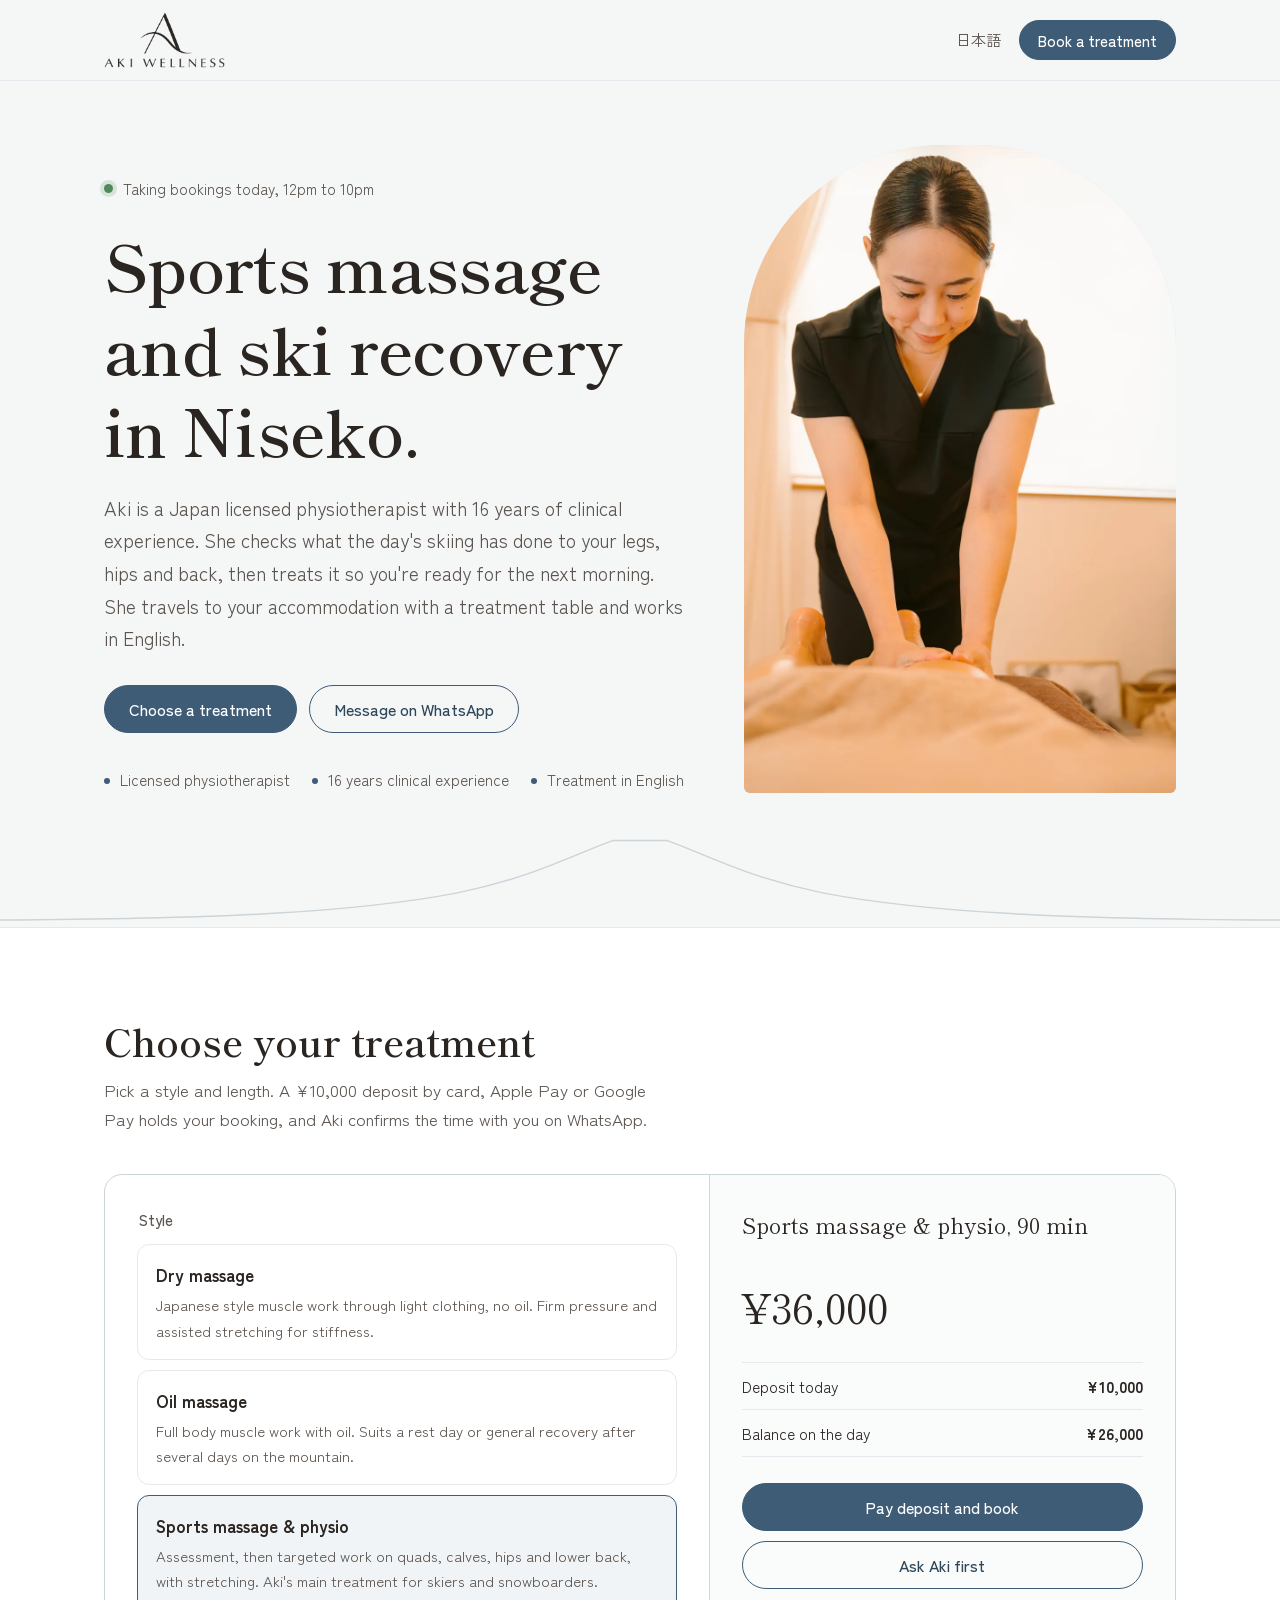
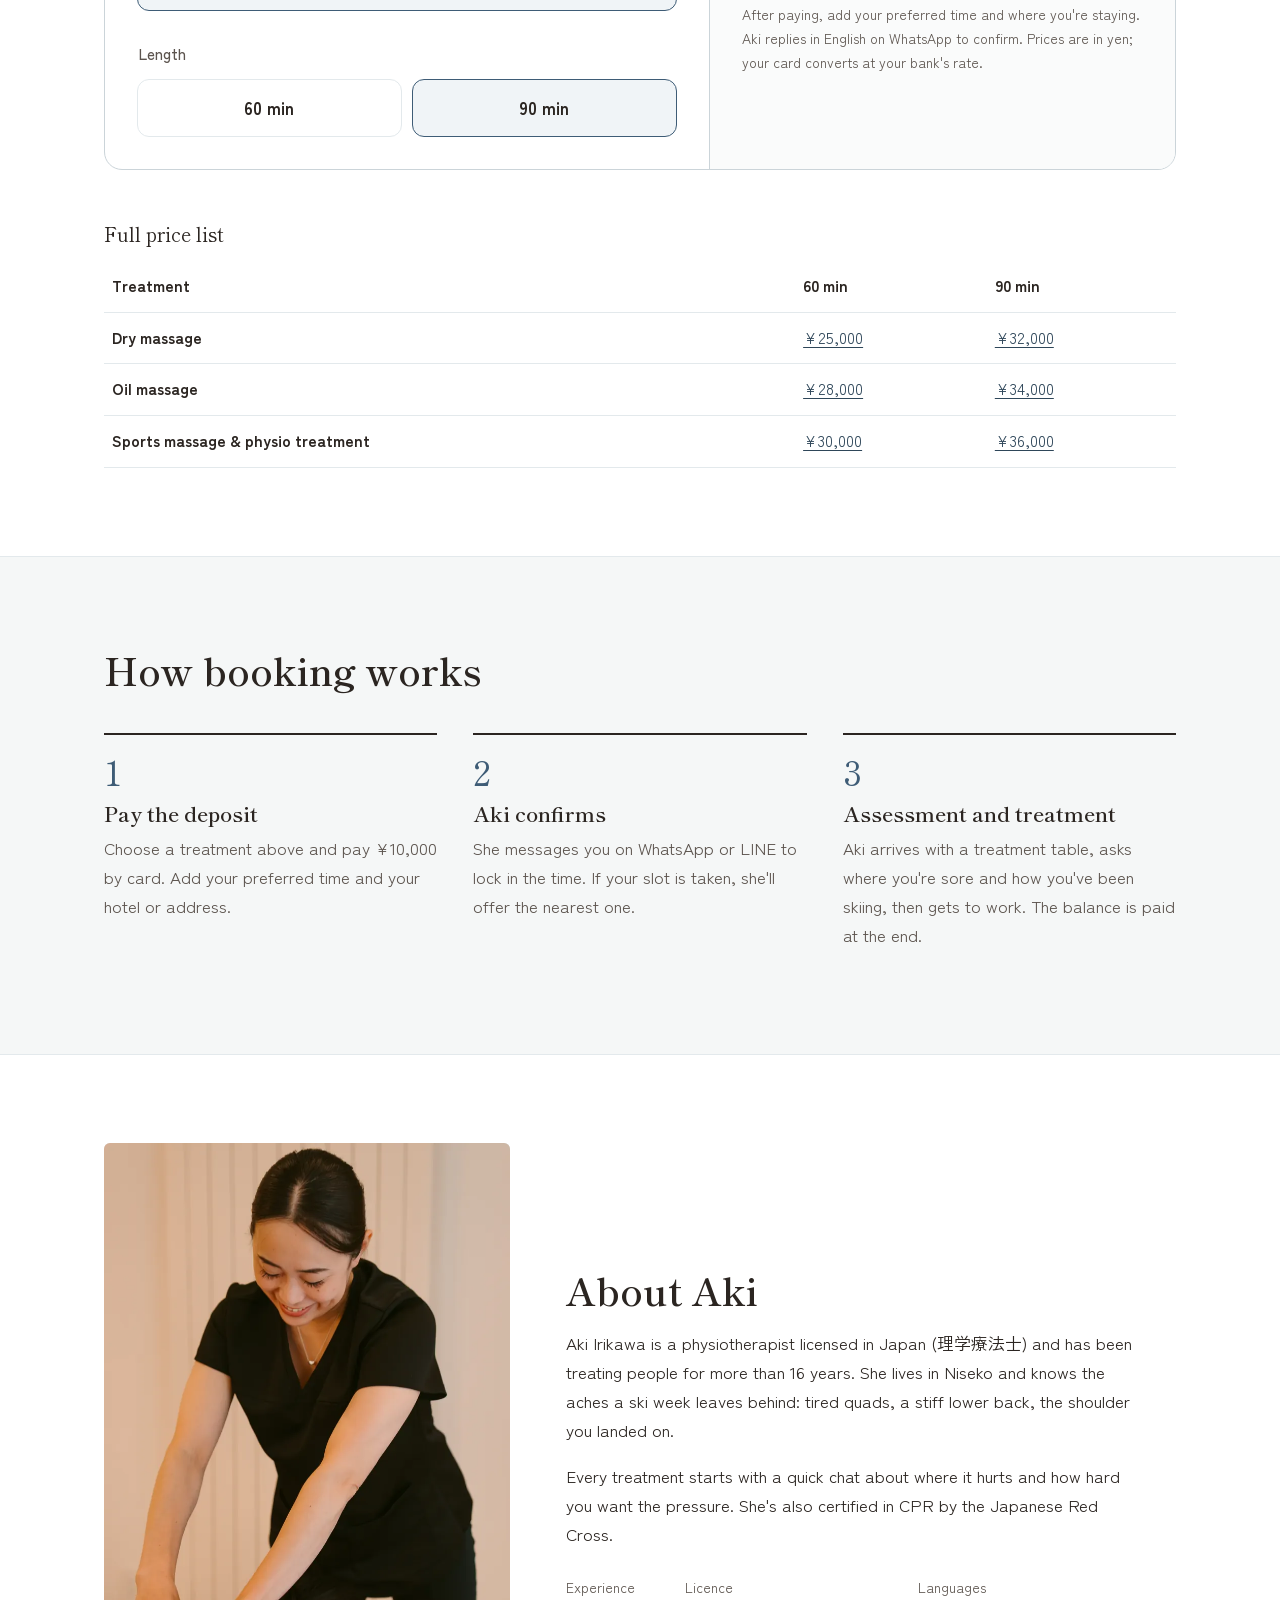
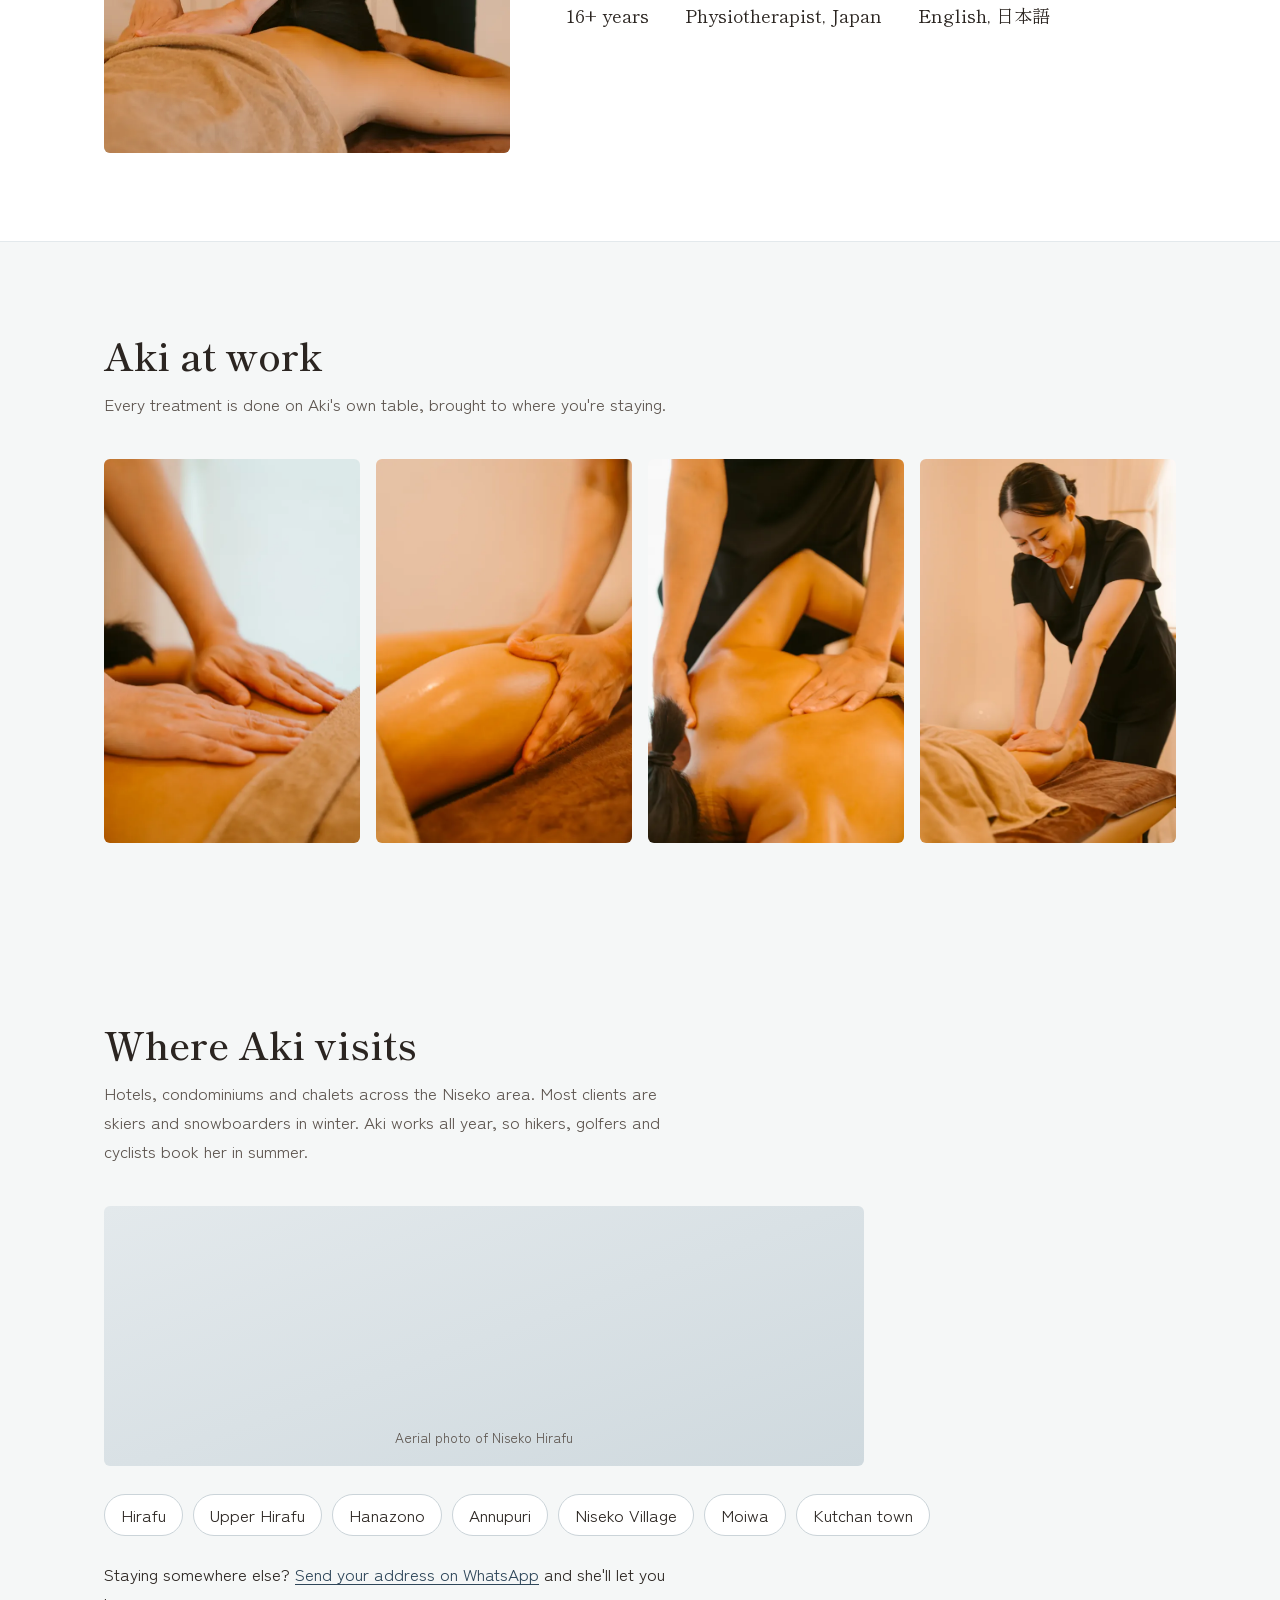
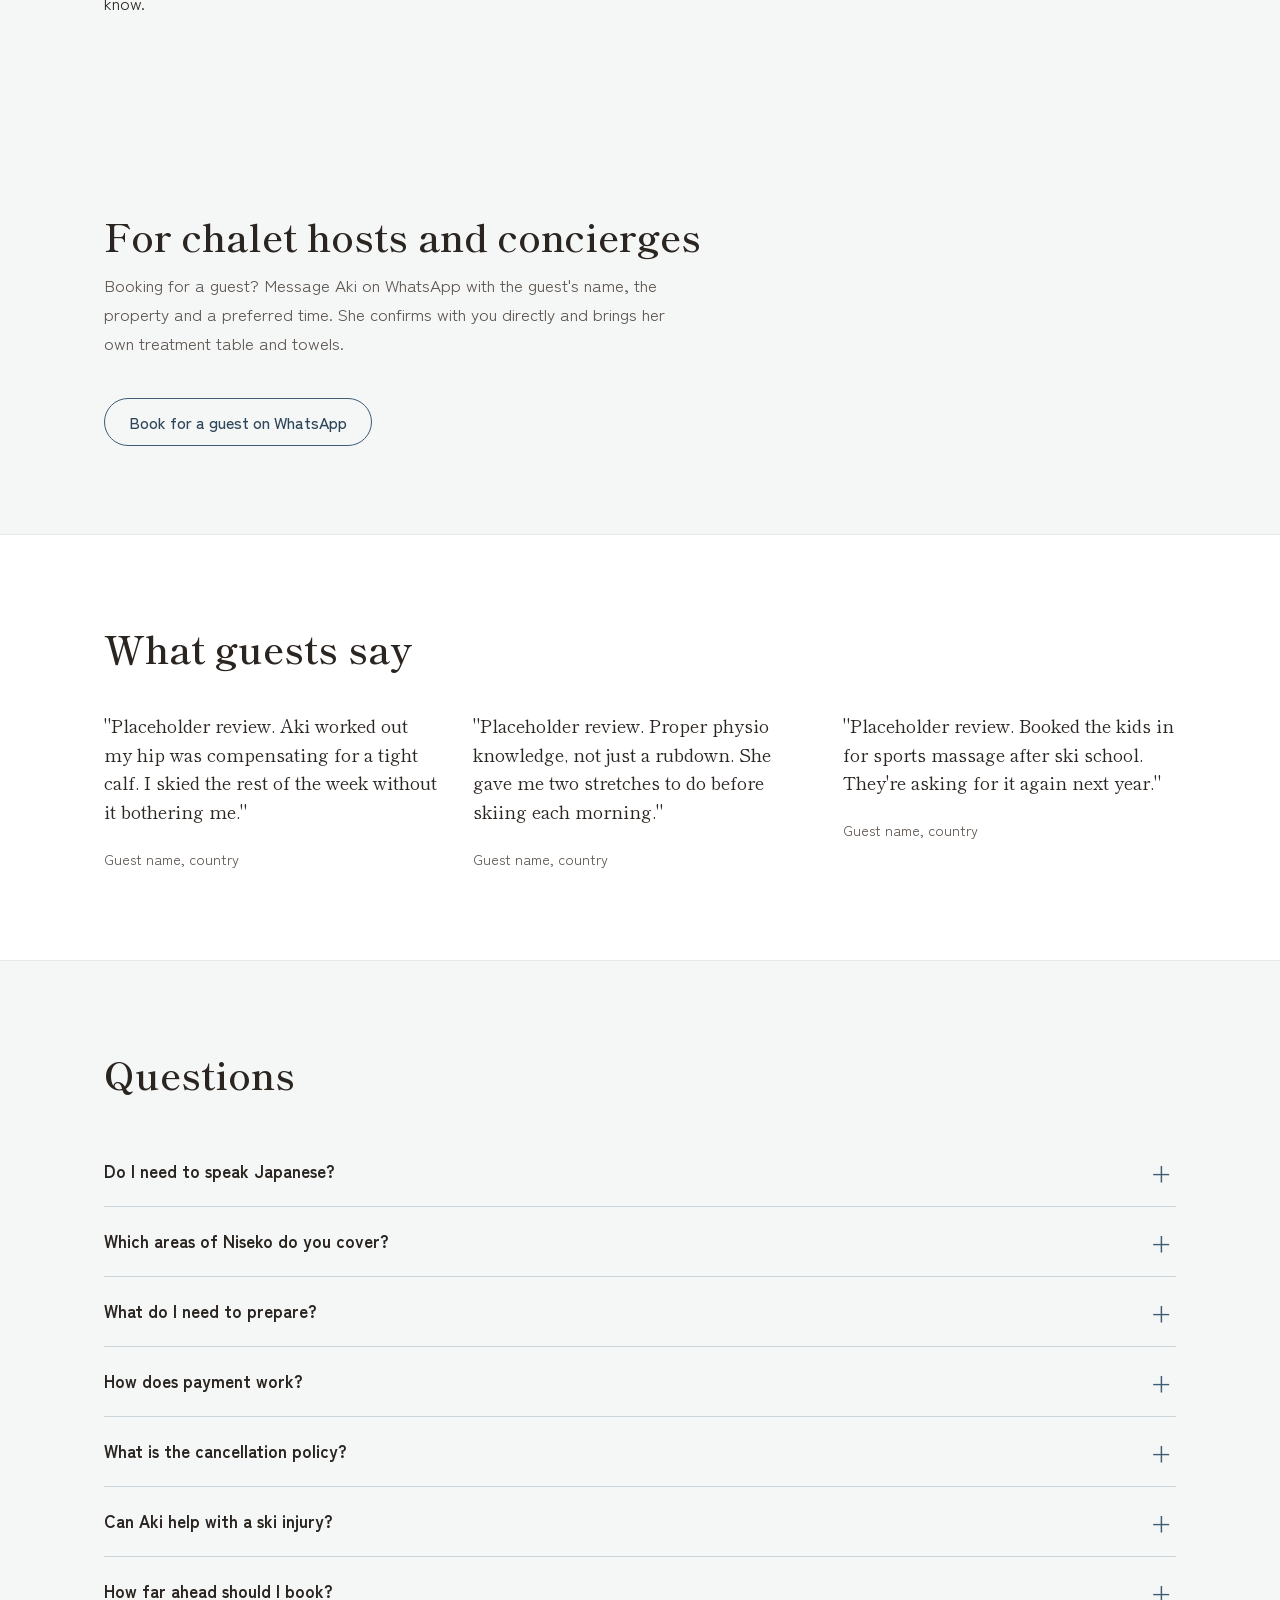
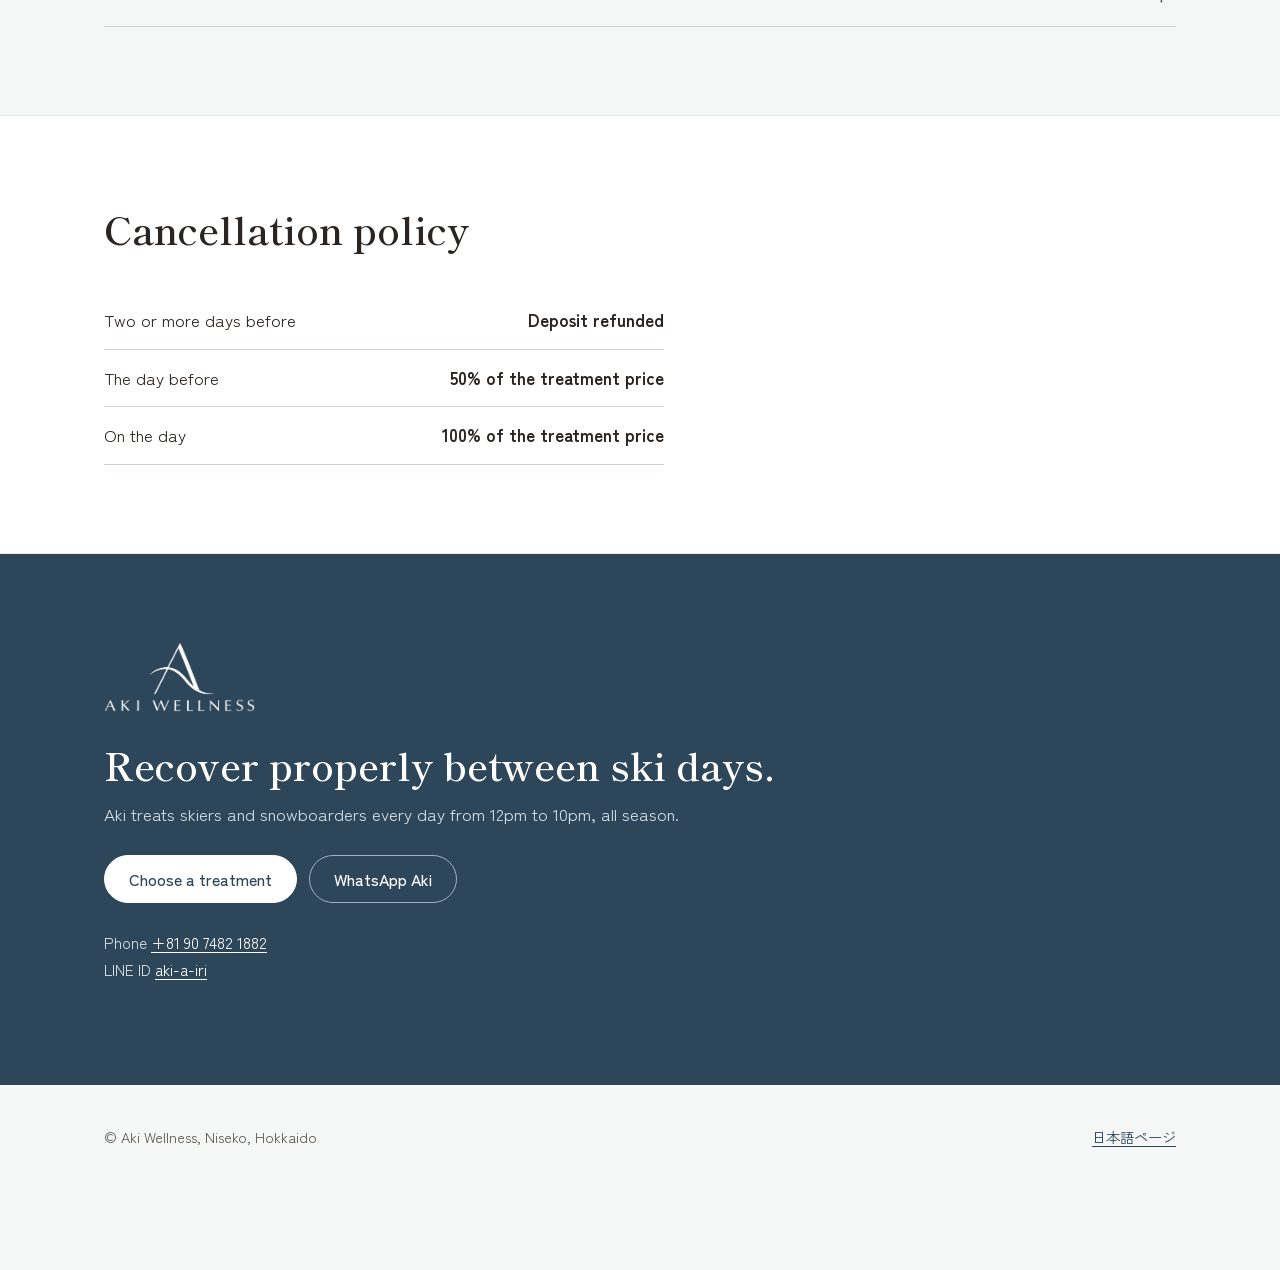
==== commit 6357023e: "Add Ryo's photos of Aki: hero, about portrait, treatment gallery, OG image, image sitemap Co-Authore" ====
--- a/index.html
+++ b/index.html
@@ -21,12 +21,16 @@
 <meta property="og:image" content="https://akiwellness.jp/assets/og.jpg">
 <meta property="og:locale" content="en_US">
 <meta property="og:locale:alternate" content="ja_JP">
+<meta property="og:image:width" content="1200">
+<meta property="og:image:height" content="630">
+<meta property="og:image:alt" content="Portrait of Aki Irikawa, physiotherapist and massage therapist in Niseko, at work">
 <meta name="twitter:card" content="summary_large_image">
 
 <link rel="preconnect" href="https://fonts.googleapis.com">
 <link rel="preconnect" href="https://fonts.gstatic.com" crossorigin>
 <link href="https://fonts.googleapis.com/css2?family=Shippori+Mincho:wght@500;600&family=Zen+Kaku+Gothic+New:wght@400;500;700&display=swap" rel="stylesheet">
-<link rel="stylesheet" href="/assets/styles.css?v=3">
+<link rel="preload" as="image" type="image/webp" href="/assets/img/niseko-sports-massage-aki-physiotherapist.webp" fetchpriority="high">
+<link rel="stylesheet" href="/assets/styles.css?v=4">
 
 <script type="application/ld+json">
 {
@@ -40,7 +44,7 @@
       "alternateName": "アキ ウェルネス",
       "description": "Recovery conditioning and sports massage for skiers and snowboarders in Niseko, Hokkaido. Aki Irikawa, a Japan licensed physiotherapist with over 16 years of clinical experience, provides assessment and treatment at guests' accommodation, in English.",
       "url": "https://akiwellness.jp/",
-      "image": "https://akiwellness.jp/assets/og.jpg",
+      "image": ["https://akiwellness.jp/assets/og.jpg", "https://akiwellness.jp/assets/img/niseko-sports-massage-aki-physiotherapist.jpg"],
       "telephone": "+81-90-7482-1882",
       "priceRange": "¥25,000 to ¥36,000",
       "currenciesAccepted": "JPY",
@@ -83,6 +87,7 @@
     {
       "@type": "Person",
       "@id": "https://akiwellness.jp/#aki",
+      "image": "https://akiwellness.jp/assets/img/aki-irikawa-physiotherapist-niseko.jpg",
       "name": "Aki Irikawa",
       "alternateName": "入川",
       "jobTitle": "Physiotherapist and massage therapist",
@@ -141,9 +146,8 @@
           <li>Treatment in English</li>
         </ul>
       </div>
-      <!-- REPLACE: hero photo of Aki treating a guest. Use /assets/aki-hero.jpg, 1200x1500, under 250 KB -->
       <div class="photo">
-        <span class="ph-label">Photo of Aki at work</span>
+        <picture><source srcset="/assets/img/niseko-sports-massage-aki-physiotherapist.webp" type="image/webp"><img src="/assets/img/niseko-sports-massage-aki-physiotherapist.jpg" alt="Aki, a licensed physiotherapist, giving a sports massage to a guest on her treatment table in Niseko" width="960" height="1440" fetchpriority="high" decoding="async"></picture>
       </div>
     </div>
   </div>
@@ -235,8 +239,7 @@
 
 <section class="band" aria-labelledby="about-title">
   <div class="wrap about-grid">
-    <!-- REPLACE: portrait of Aki, /assets/aki-portrait.jpg, 1000x1000 -->
-    <div class="photo photo-square"><span class="ph-label">Portrait of Aki</span></div>
+    <div class="photo photo-portrait"><picture><source srcset="/assets/img/aki-irikawa-physiotherapist-niseko.webp" type="image/webp"><img src="/assets/img/aki-irikawa-physiotherapist-niseko.jpg" alt="Portrait of Aki Irikawa, physiotherapist and massage therapist in Niseko, at work" width="800" height="1200" loading="lazy" decoding="async"></picture></div>
     <div>
       <h2 id="about-title">About Aki</h2>
       <!-- REPLACE: a few lines in Aki's own words. Current text is filler built from known facts. -->
@@ -248,6 +251,21 @@
         <div><dt>Languages</dt><dd>English, 日本語</dd></div>
       </dl>
     </div>
+  </div>
+</section>
+
+<section class="gallery-sec" aria-labelledby="work-title">
+  <div class="wrap">
+    <div class="section-head">
+      <h2 id="work-title">Aki at work</h2>
+      <p>Every treatment is done on Aki's own table, brought to where you're staying.</p>
+    </div>
+    <ul class="gallery">
+      <li><picture><source srcset="/assets/img/niseko-massage-back-treatment.webp" type="image/webp"><img src="/assets/img/niseko-massage-back-treatment.jpg" alt="Aki's hands working along a guest's lower back during a massage" width="600" height="900" loading="lazy" decoding="async"></picture></li>
+      <li><picture><source srcset="/assets/img/niseko-sports-massage-calf.webp" type="image/webp"><img src="/assets/img/niseko-sports-massage-calf.jpg" alt="Close up of Aki working the calf muscle during a sports massage" width="600" height="900" loading="lazy" decoding="async"></picture></li>
+      <li><picture><source srcset="/assets/img/niseko-oil-massage-shoulders.webp" type="image/webp"><img src="/assets/img/niseko-oil-massage-shoulders.jpg" alt="Aki treating a guest's shoulders and upper back with oil massage" width="600" height="900" loading="lazy" decoding="async"></picture></li>
+      <li><picture><source srcset="/assets/img/niseko-ski-recovery-leg-massage.webp" type="image/webp"><img src="/assets/img/niseko-ski-recovery-leg-massage.jpg" alt="Aki smiling as she works on a guest's legs after a day of skiing" width="600" height="900" loading="lazy" decoding="async"></picture></li>
+    </ul>
   </div>
 </section>
 
--- a/assets/styles.css
+++ b/assets/styles.css
@@ -202,7 +202,7 @@
 @media (max-width: 900px) {
   .hero { padding-top: 36px; }
   .hero-grid, .about-grid { grid-template-columns: 1fr; gap: 36px; }
-  .hero .photo { aspect-ratio: 4 / 3; border-radius: 120px 120px 6px 6px; }
+  .hero .photo { width: 100%; max-width: 440px; margin: 0 auto; }
   .yotei { height: 70px; }
   .picker { grid-template-columns: 1fr; }
   .picker-options { border-right: 0; border-bottom: 1px solid var(--line); }
@@ -228,3 +228,14 @@
 .closing-logo { height: 70px; width: auto; margin-bottom: 28px; }
 .foot-logo { height: 34px; width: auto; }
 @media (max-width: 520px) { .brand img { height: 40px; } }
+
+/* Photos */
+.hero .photo { aspect-ratio: 2 / 3; }
+.photo picture { display: contents; }
+.photo-portrait { aspect-ratio: 2 / 3; border-radius: 6px; max-width: 420px; }
+.gallery { list-style: none; margin: 0; padding: 0; display: grid; grid-template-columns: repeat(4, 1fr); gap: 16px; }
+.gallery img { width: 100%; height: auto; aspect-ratio: 2 / 3; object-fit: cover; border-radius: 6px; background: var(--mist); }
+@media (max-width: 900px) {
+  .gallery { grid-template-columns: repeat(2, 1fr); gap: 12px; }
+  .photo-portrait { margin: 0 auto; width: 100%; }
+}
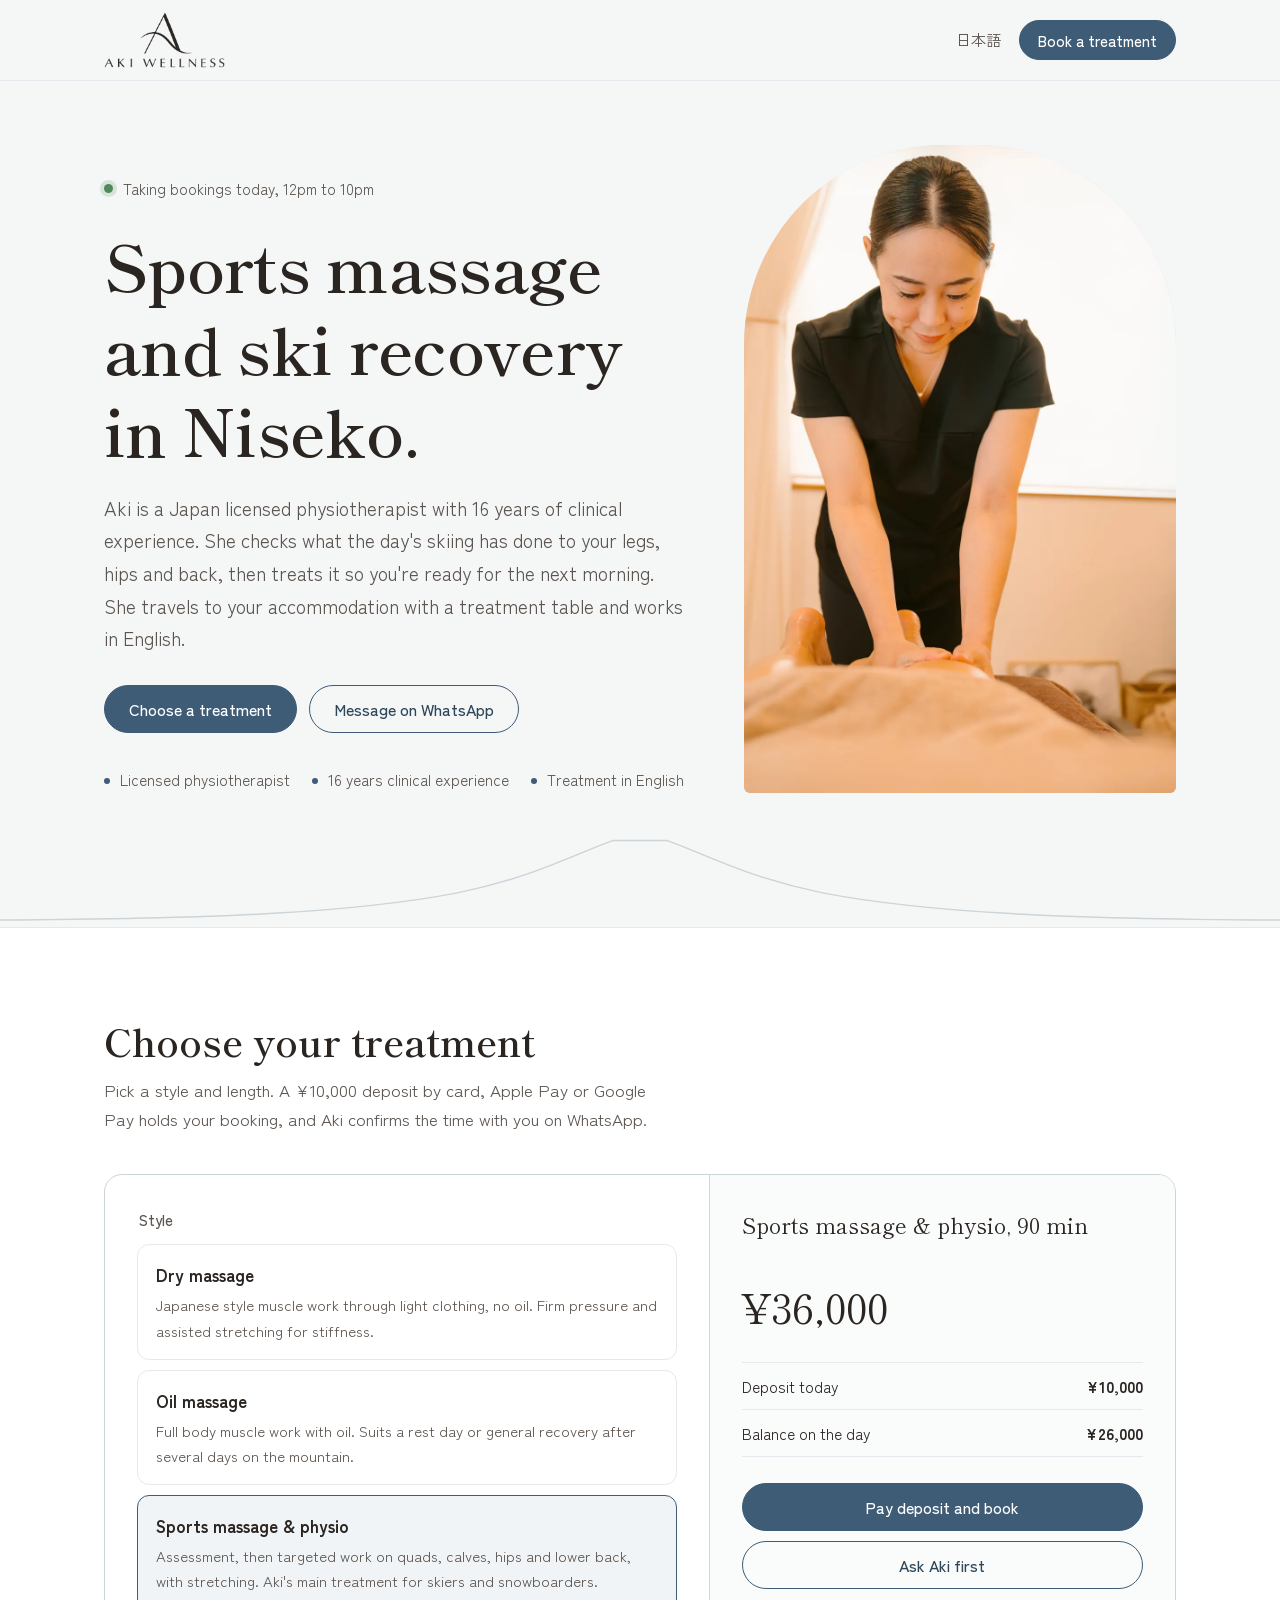
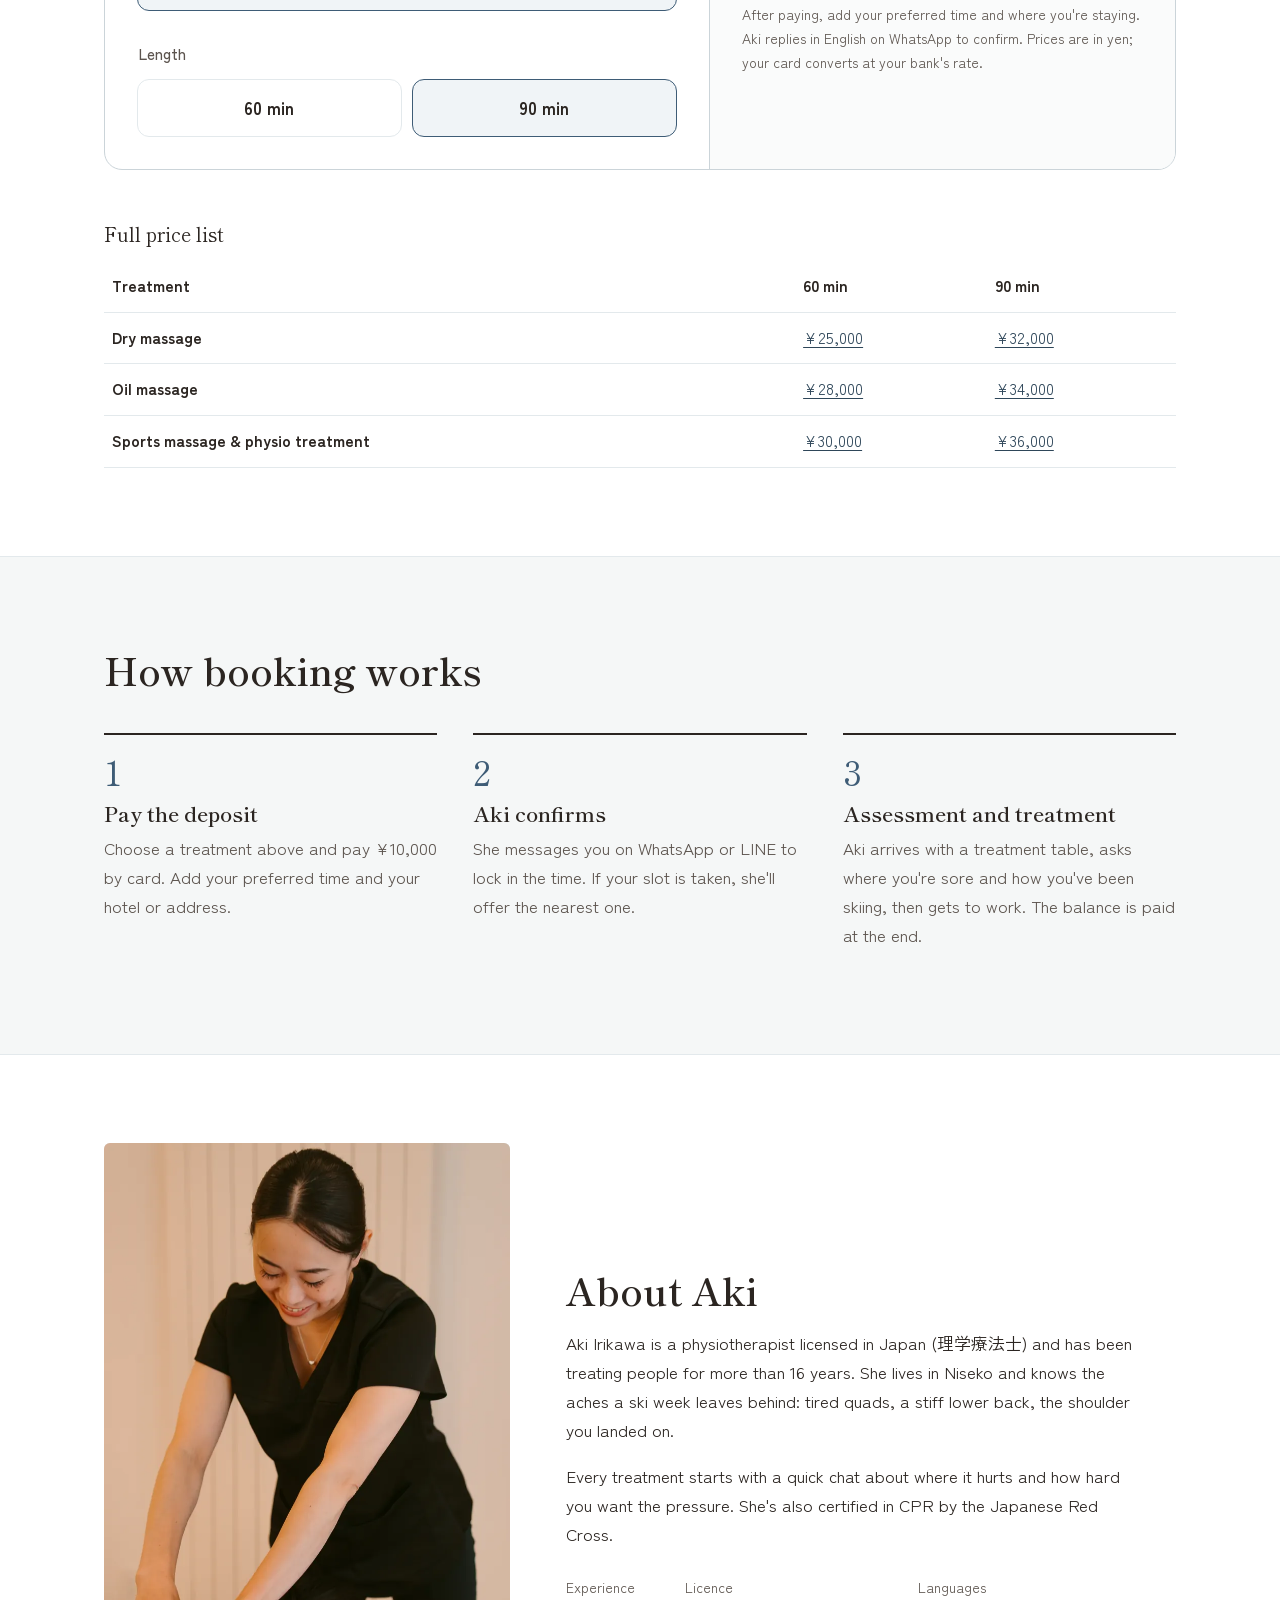
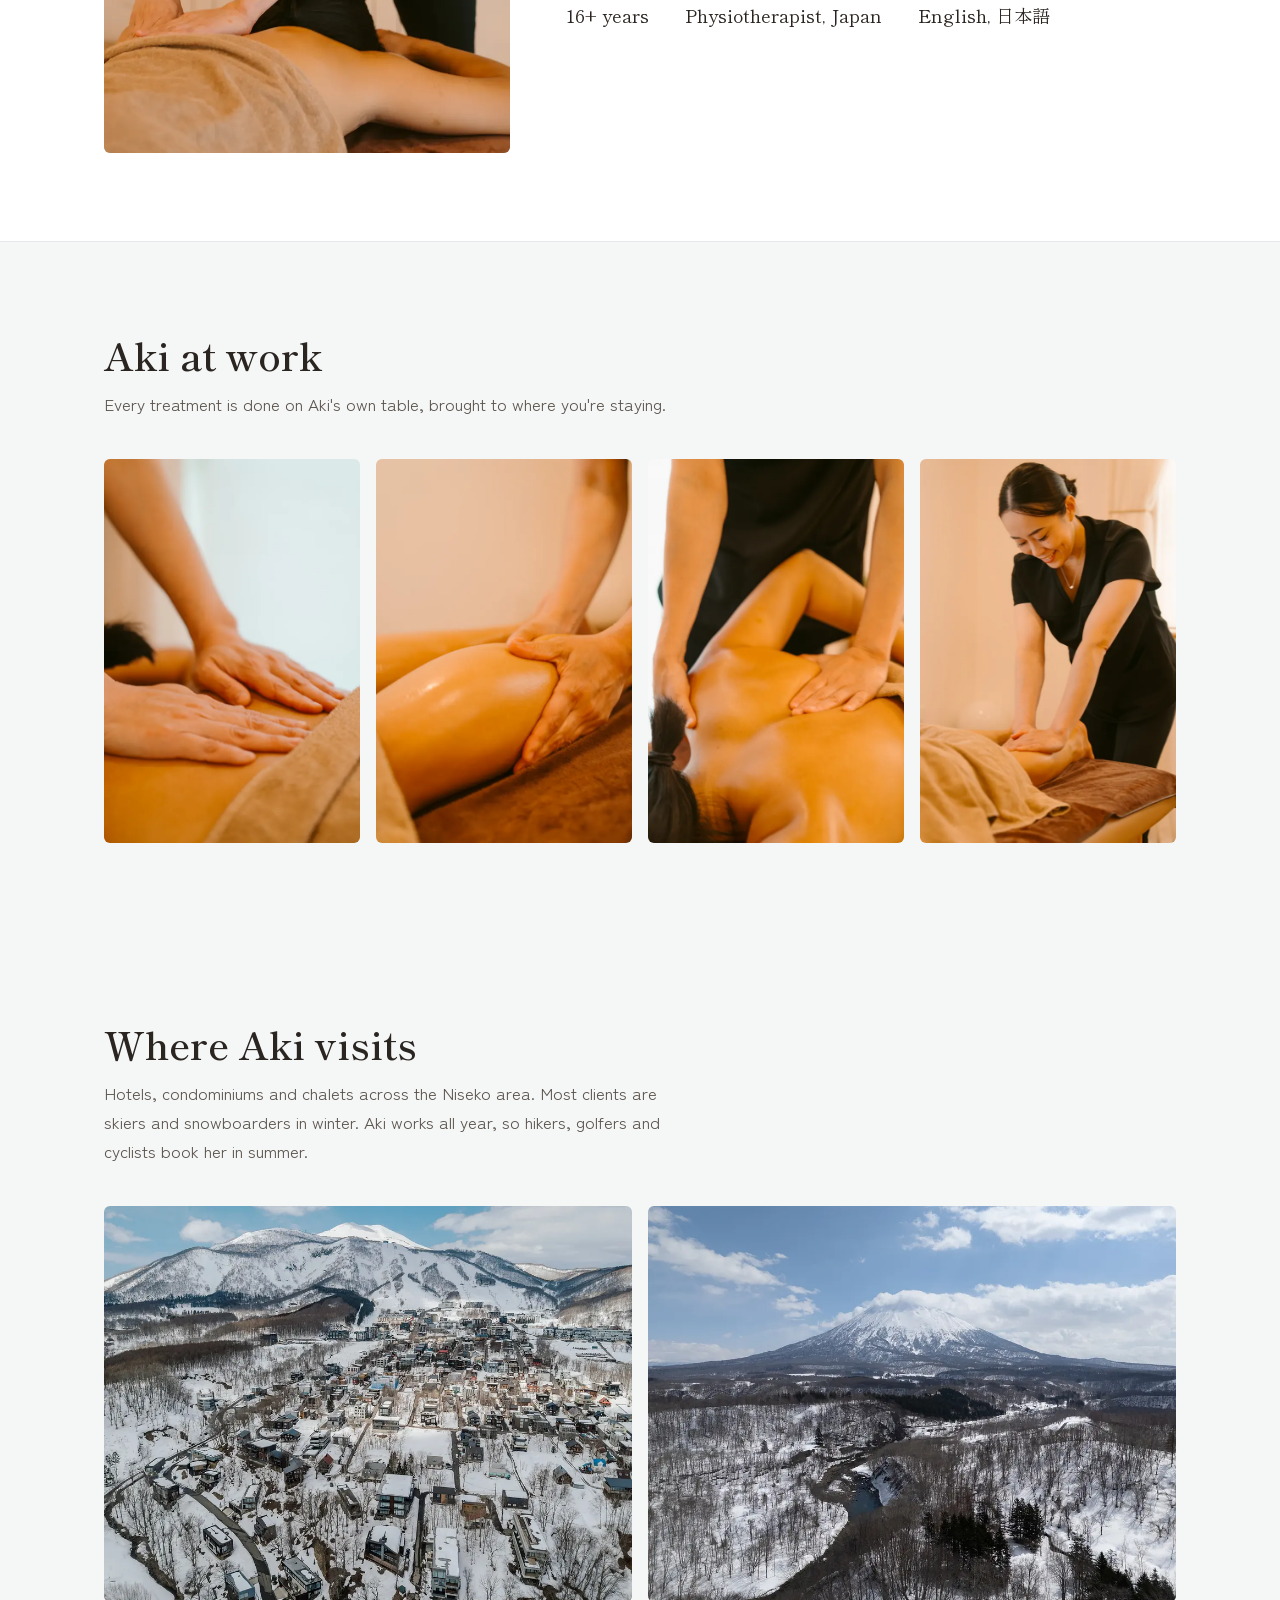
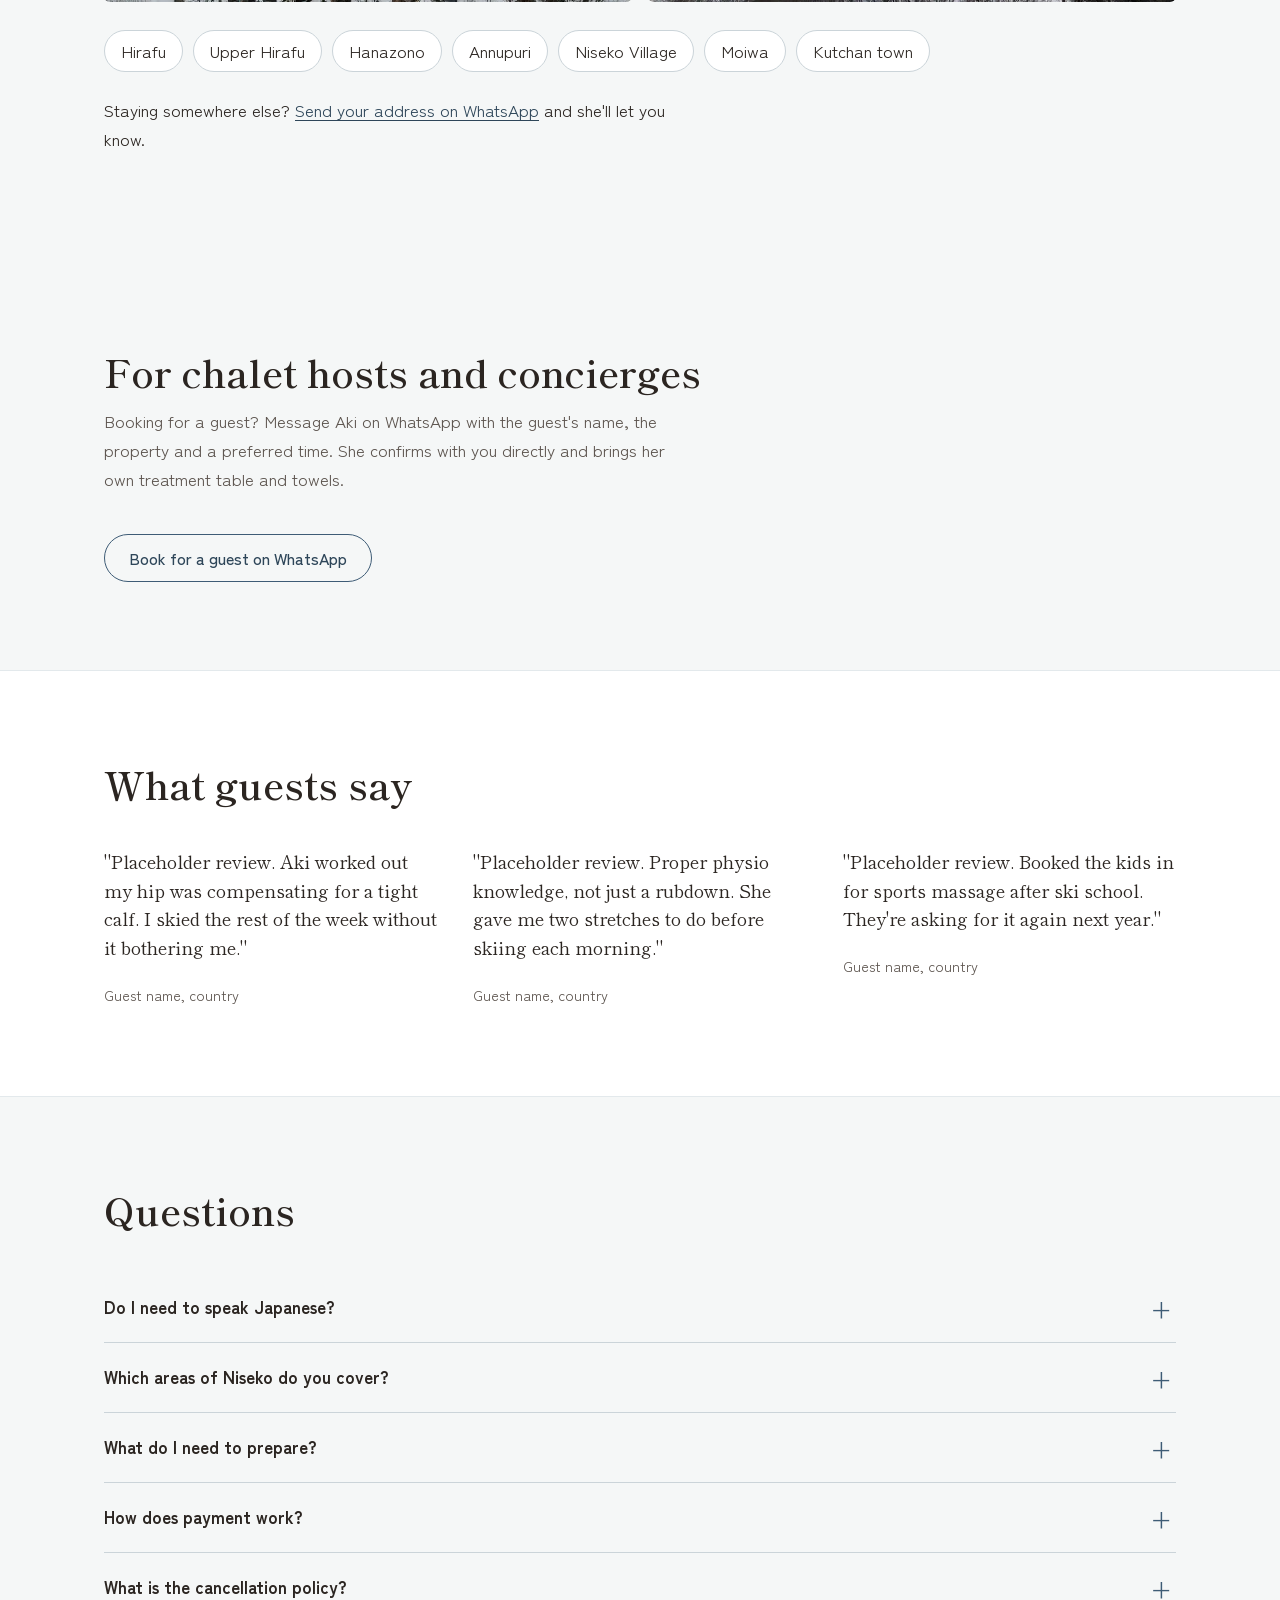
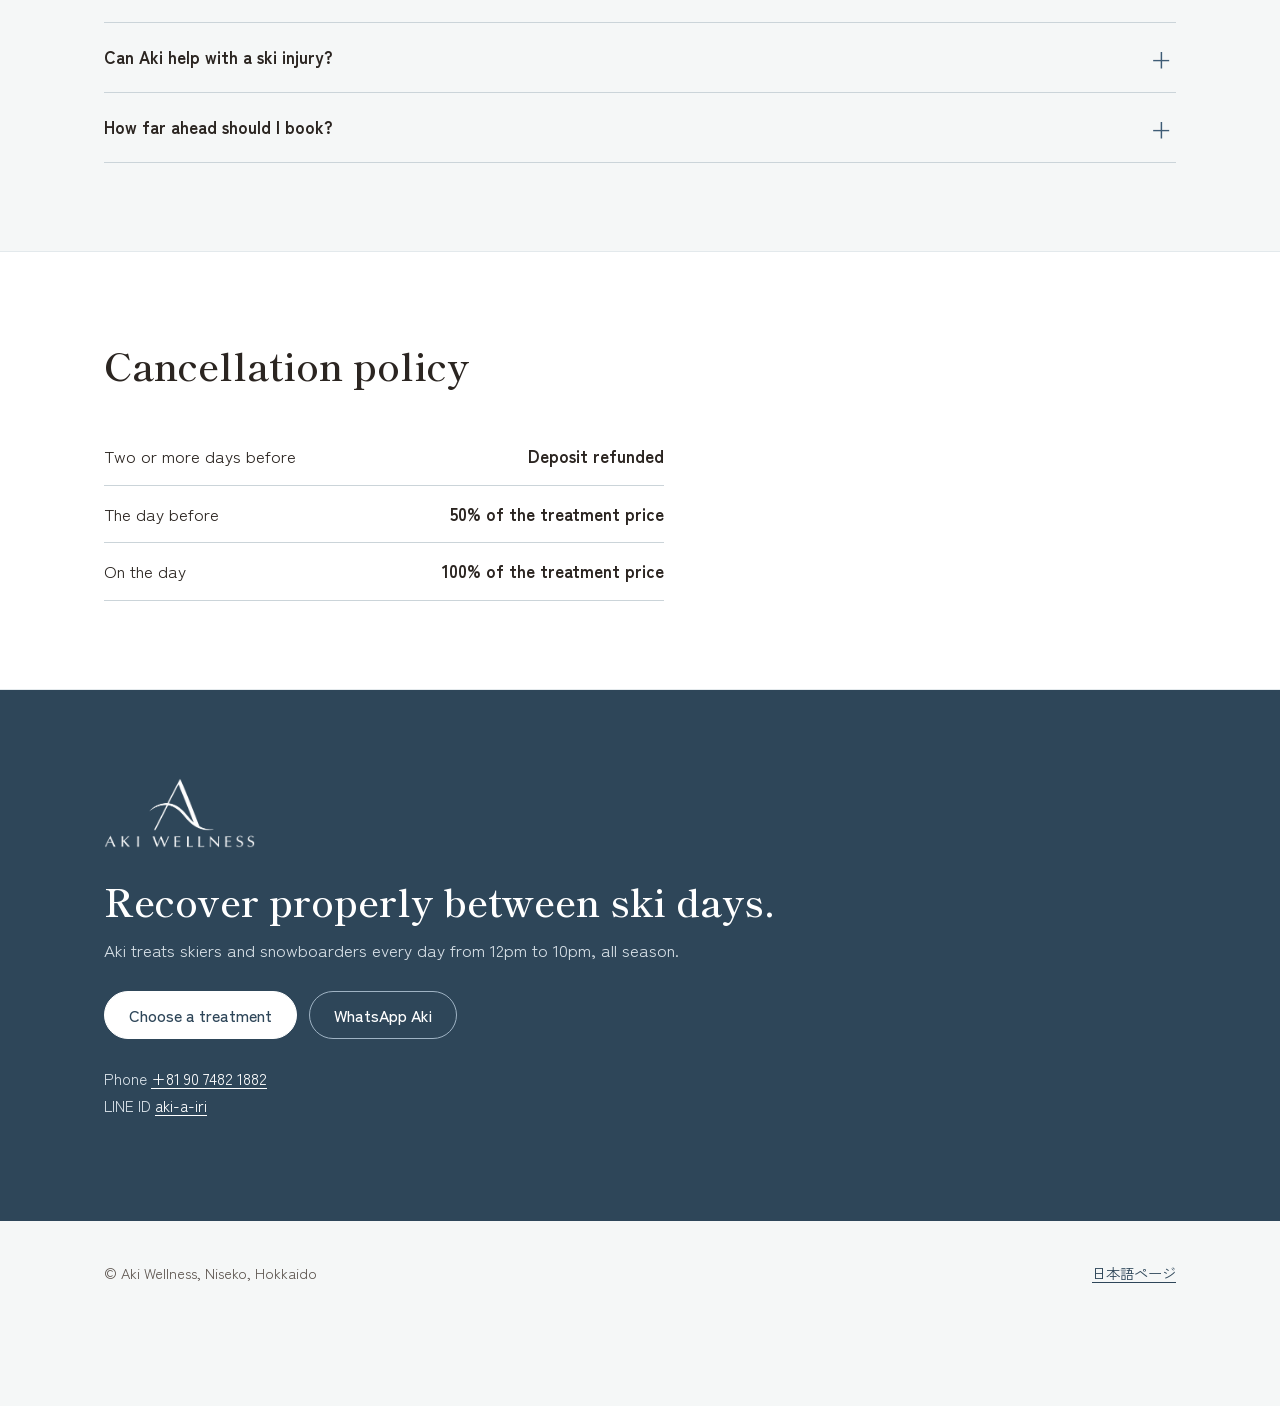
==== commit 322c1c71: "Add Hirafu and Mount Yotei aerial photos to Where Aki visits Co-Authored-By: Claude Opus 5.5 <norepl" ====
--- a/index.html
+++ b/index.html
@@ -30,7 +30,7 @@
 <link rel="preconnect" href="https://fonts.gstatic.com" crossorigin>
 <link href="https://fonts.googleapis.com/css2?family=Shippori+Mincho:wght@500;600&family=Zen+Kaku+Gothic+New:wght@400;500;700&display=swap" rel="stylesheet">
 <link rel="preload" as="image" type="image/webp" href="/assets/img/niseko-sports-massage-aki-physiotherapist.webp" fetchpriority="high">
-<link rel="stylesheet" href="/assets/styles.css?v=4">
+<link rel="stylesheet" href="/assets/styles.css?v=5">
 
 <script type="application/ld+json">
 {
@@ -275,9 +275,7 @@
       <h2 id="area-title">Where Aki visits</h2>
       <p>Hotels, condominiums and chalets across the Niseko area. Most clients are skiers and snowboarders in winter. Aki works all year, so hikers, golfers and cyclists book her in summer.</p>
     </div>
-    <!-- REPLACE: aerial photo of Niseko Hirafu, /assets/niseko-hirafu-aerial.jpg, 1520x520, under 200 KB.
-         Swap this div for: <img class="photo photo-wide" src="/assets/niseko-hirafu-aerial.jpg" alt="Aerial view of Hirafu village in Niseko with Mount Yotei behind" width="1520" height="520" loading="lazy"> -->
-    <div class="photo photo-wide"><span class="ph-label">Aerial photo of Niseko Hirafu</span></div>
+    <div class="aerials"><picture><source srcset="/assets/img/niseko-hirafu-aerial.webp" type="image/webp"><img src="/assets/img/niseko-hirafu-aerial.jpg" alt="Aerial view of Hirafu village in Niseko with the Niseko Annupuri ski slopes behind" width="960" height="720" loading="lazy" decoding="async"></picture><picture><source srcset="/assets/img/niseko-mount-yotei-aerial.webp" type="image/webp"><img src="/assets/img/niseko-mount-yotei-aerial.jpg" alt="Aerial view of Mount Yotei above the snow-covered Niseko countryside in winter" width="960" height="720" loading="lazy" decoding="async"></picture></div>
     <ul class="areas">
       <li>Hirafu</li>
       <li>Upper Hirafu</li>
--- a/assets/styles.css
+++ b/assets/styles.css
@@ -239,3 +239,7 @@
   .gallery { grid-template-columns: repeat(2, 1fr); gap: 12px; }
   .photo-portrait { margin: 0 auto; width: 100%; }
 }
+
+.aerials { display: grid; grid-template-columns: 1fr 1fr; gap: 16px; margin-bottom: 28px; }
+.aerials img { width: 100%; height: auto; aspect-ratio: 4 / 3; object-fit: cover; border-radius: 6px; background: var(--mist); }
+@media (max-width: 600px) { .aerials { grid-template-columns: 1fr; gap: 12px; } }
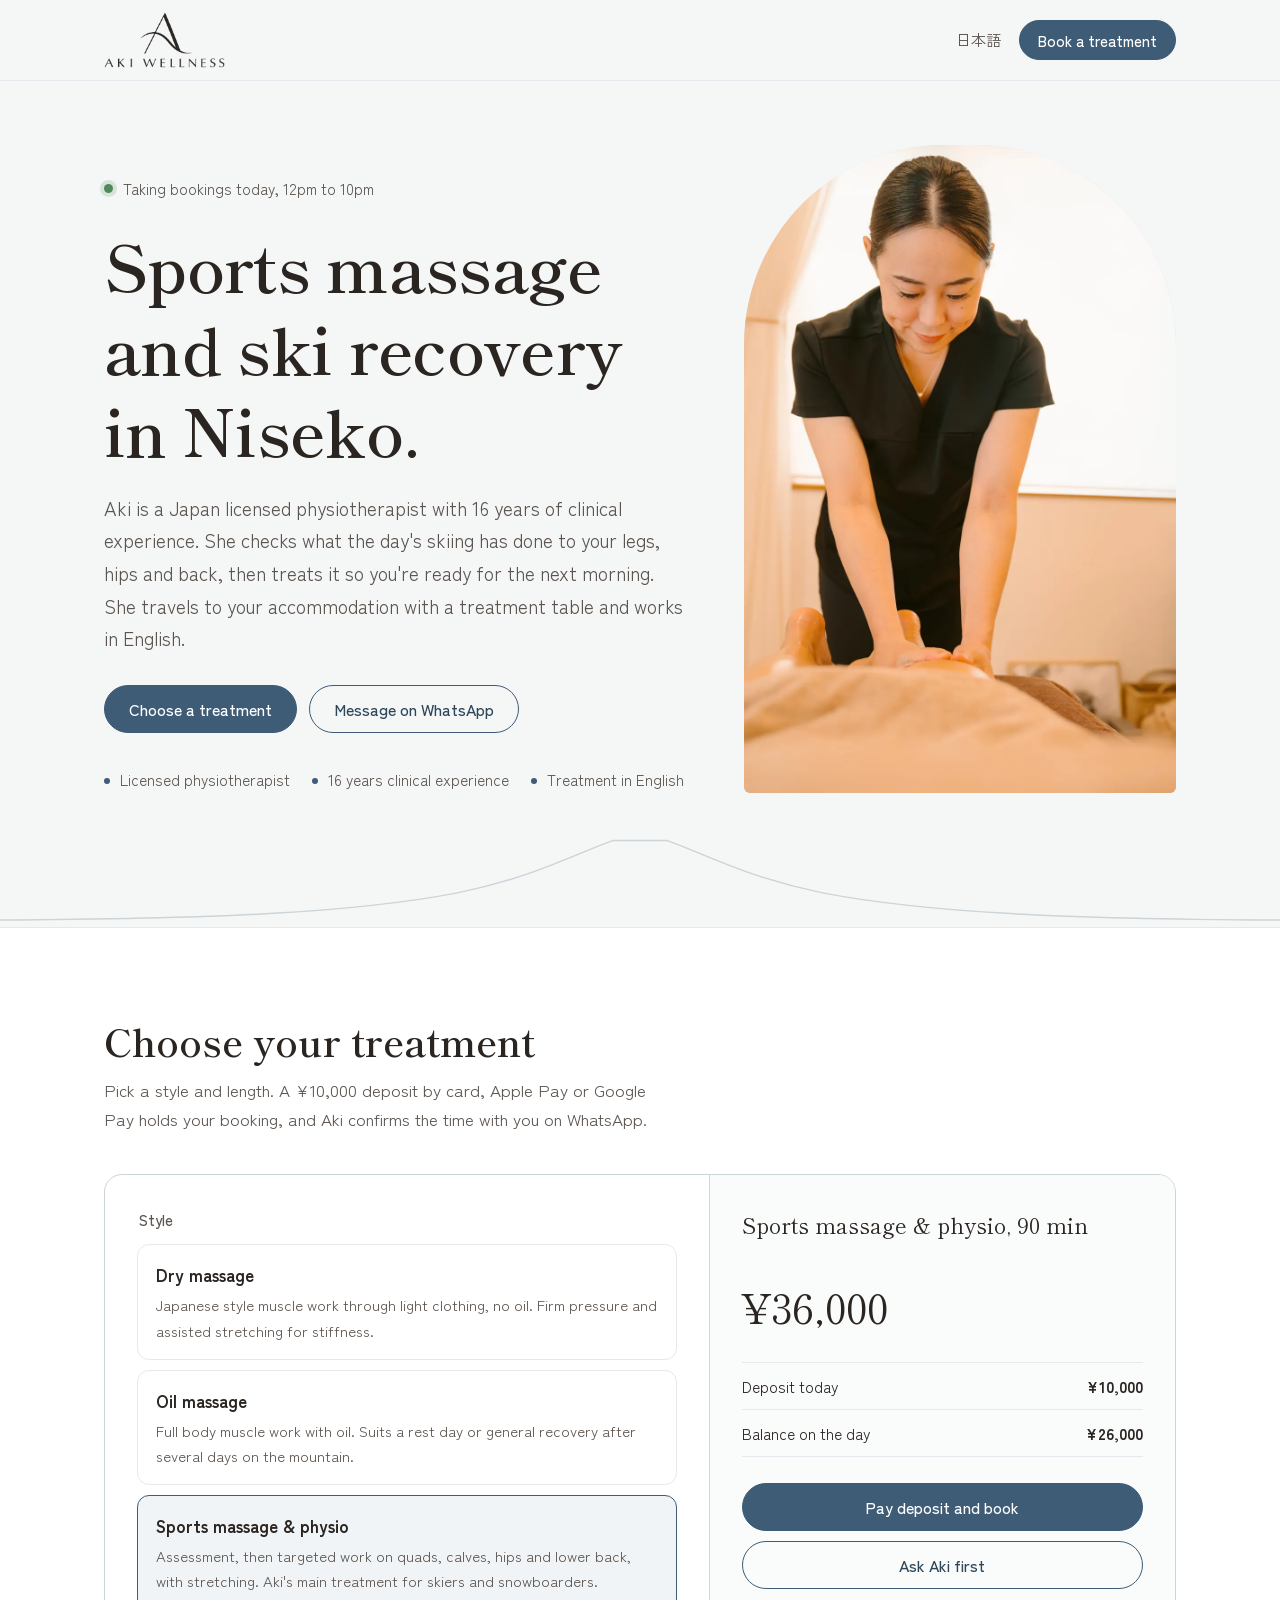
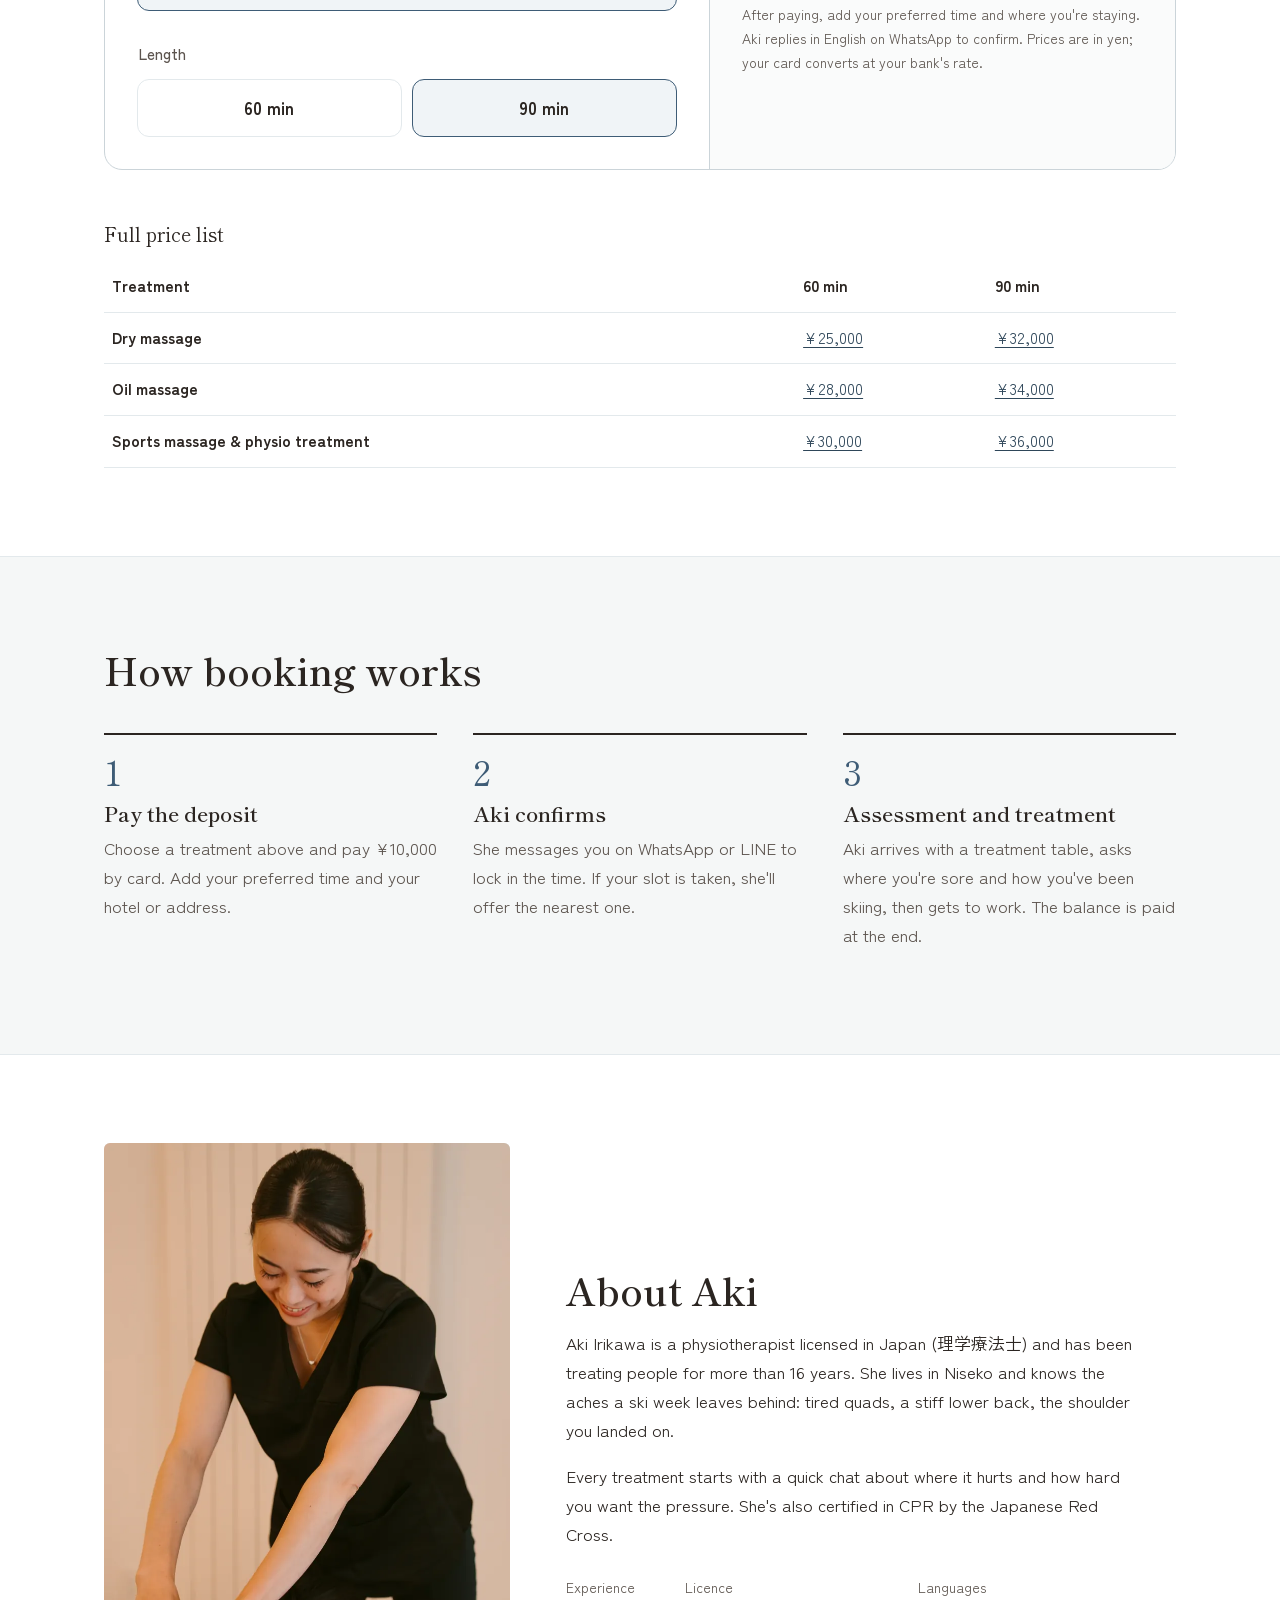
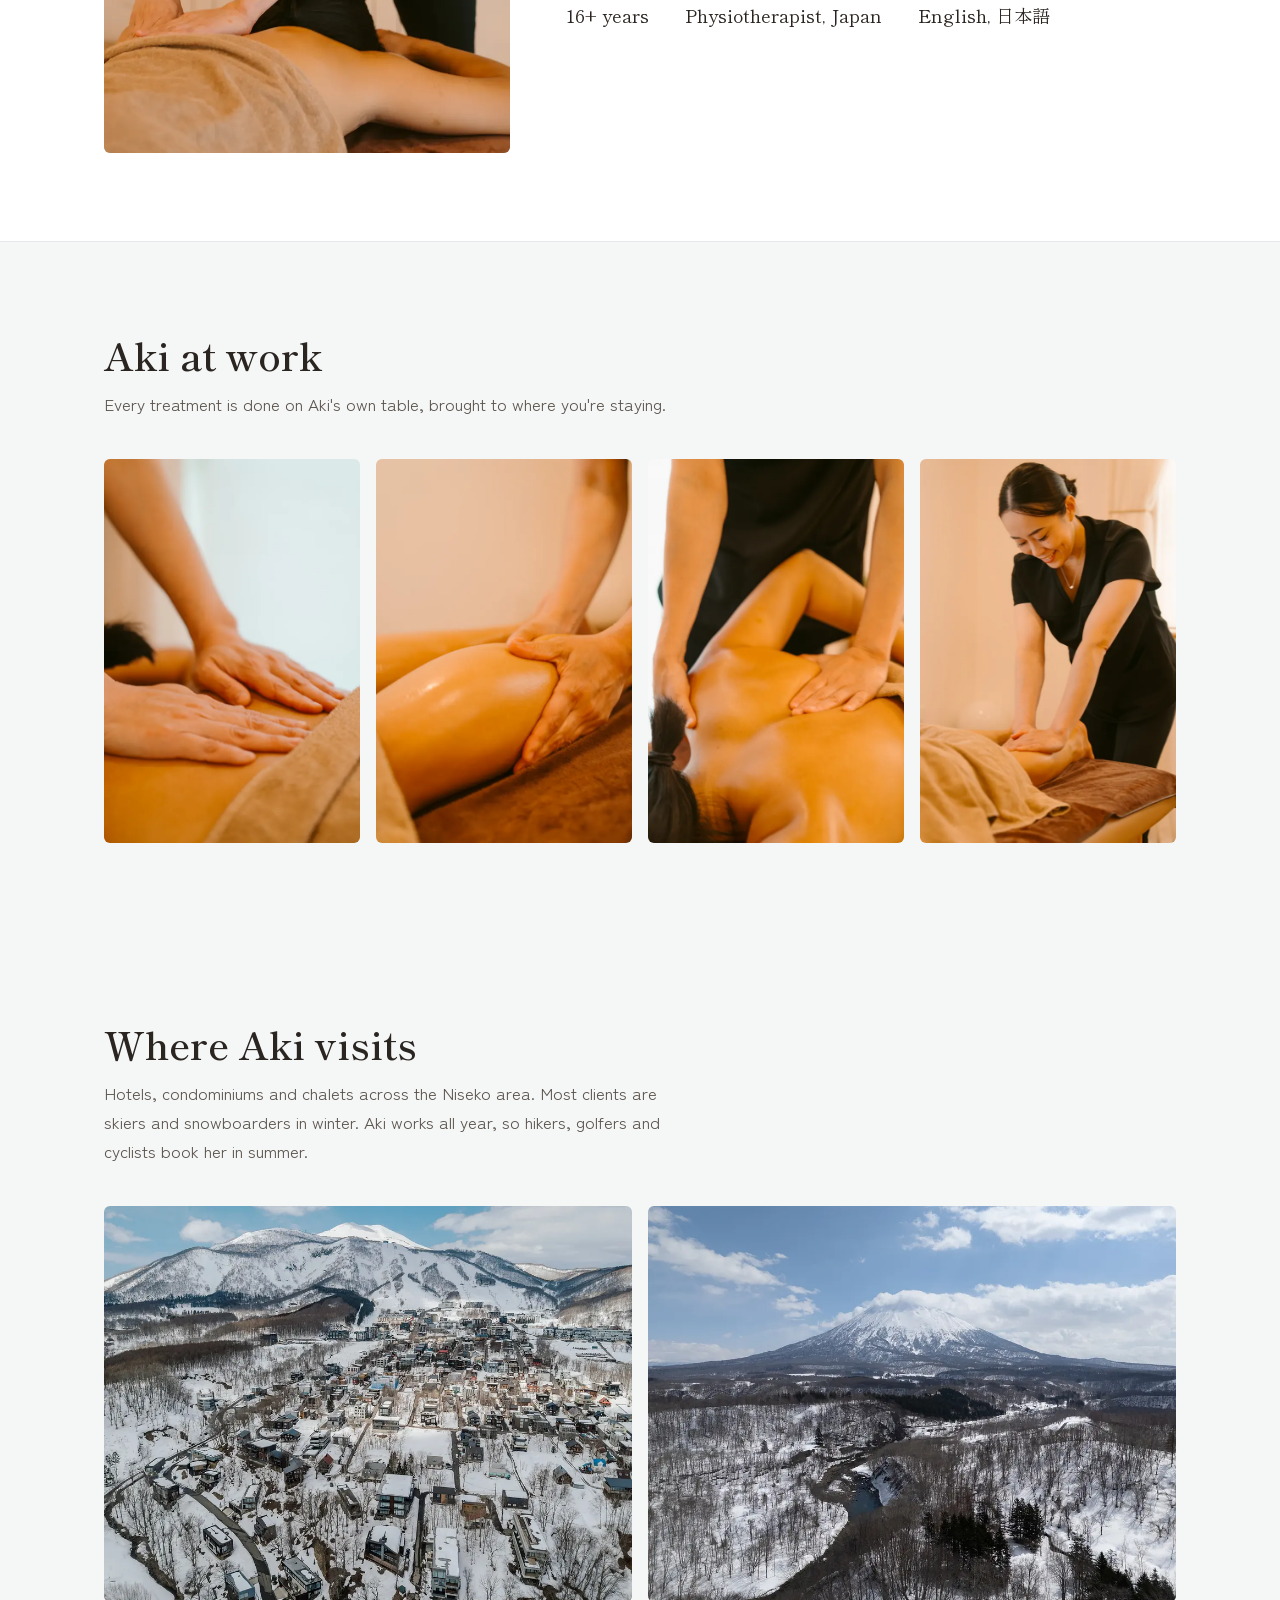
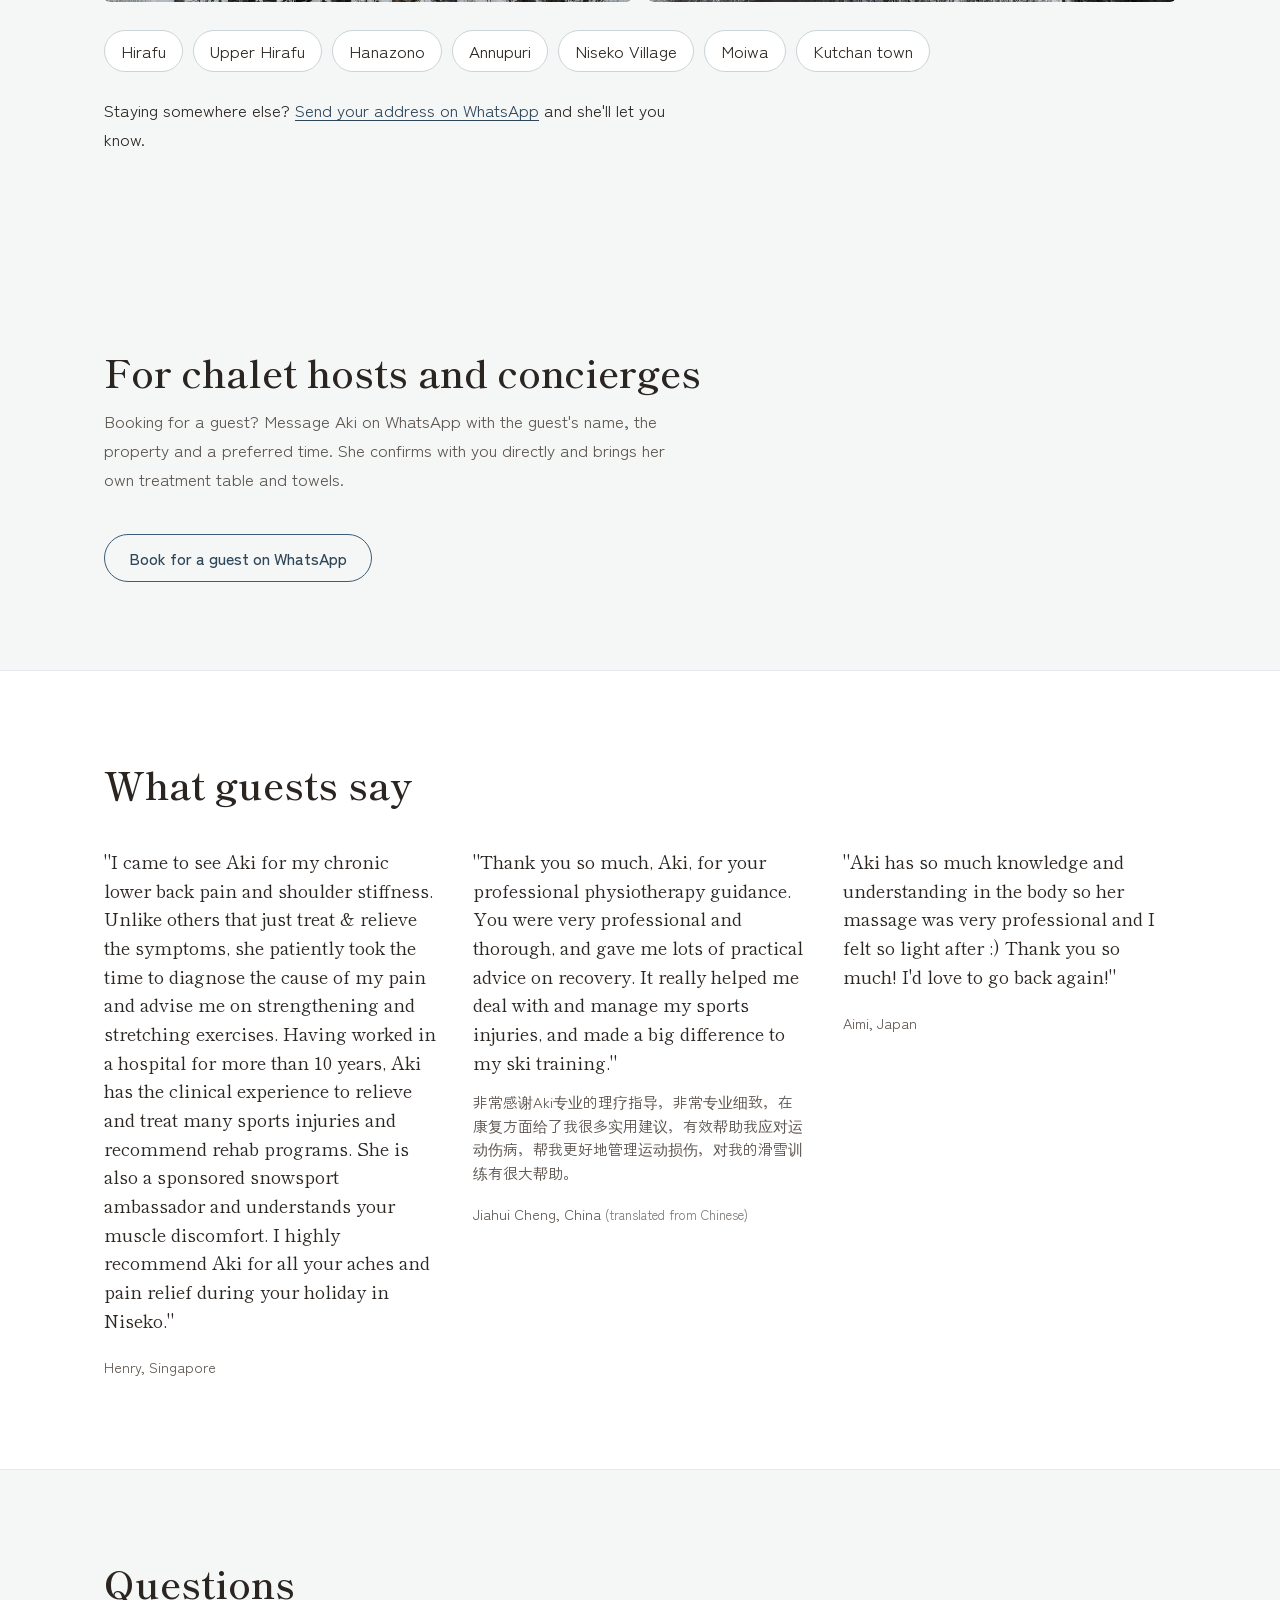
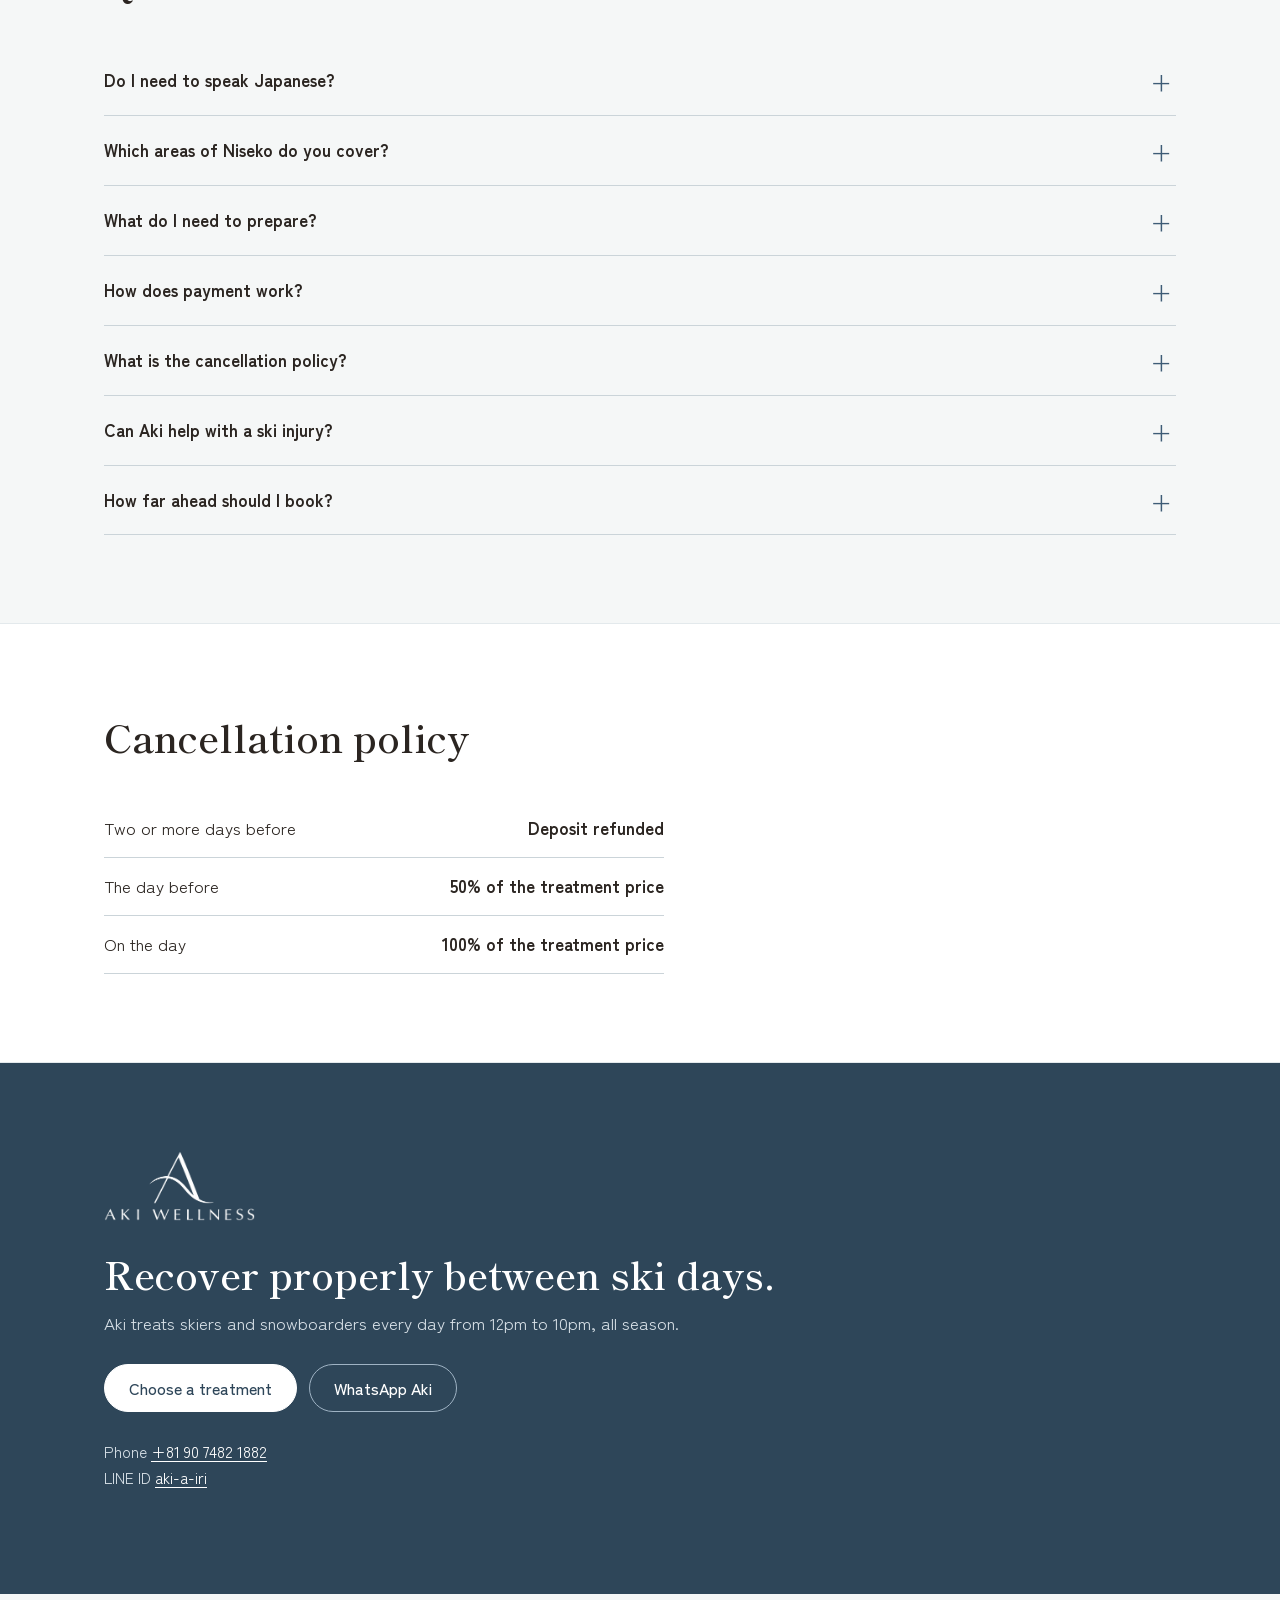
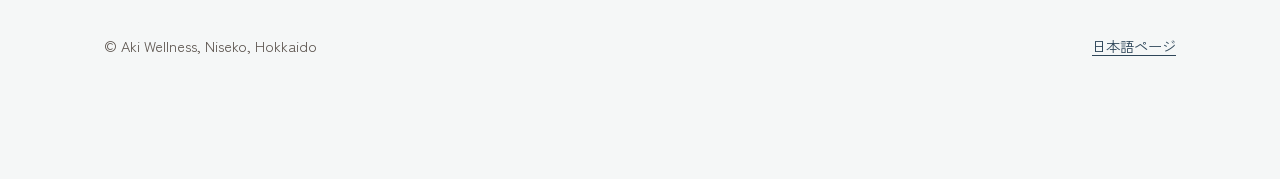
==== commit 22e1f43e: "Replace placeholder reviews with three real guest reviews Henry (Singapore), Jiahui Cheng (China, or" ====
--- a/index.html
+++ b/index.html
@@ -30,7 +30,7 @@
 <link rel="preconnect" href="https://fonts.gstatic.com" crossorigin>
 <link href="https://fonts.googleapis.com/css2?family=Shippori+Mincho:wght@500;600&family=Zen+Kaku+Gothic+New:wght@400;500;700&display=swap" rel="stylesheet">
 <link rel="preload" as="image" type="image/webp" href="/assets/img/niseko-sports-massage-aki-physiotherapist.webp" fetchpriority="high">
-<link rel="stylesheet" href="/assets/styles.css?v=5">
+<link rel="stylesheet" href="/assets/styles.css?v=7">
 
 <script type="application/ld+json">
 {
@@ -44,11 +44,17 @@
       "alternateName": "アキ ウェルネス",
       "description": "Recovery conditioning and sports massage for skiers and snowboarders in Niseko, Hokkaido. Aki Irikawa, a Japan licensed physiotherapist with over 16 years of clinical experience, provides assessment and treatment at guests' accommodation, in English.",
       "url": "https://akiwellness.jp/",
-      "image": ["https://akiwellness.jp/assets/og.jpg", "https://akiwellness.jp/assets/img/niseko-sports-massage-aki-physiotherapist.jpg"],
+      "image": [
+        "https://akiwellness.jp/assets/og.jpg",
+        "https://akiwellness.jp/assets/img/niseko-sports-massage-aki-physiotherapist.jpg"
+      ],
       "telephone": "+81-90-7482-1882",
       "priceRange": "¥25,000 to ¥36,000",
       "currenciesAccepted": "JPY",
-      "knowsLanguage": ["en", "ja"],
+      "knowsLanguage": [
+        "en",
+        "ja"
+      ],
       "address": {
         "@type": "PostalAddress",
         "addressLocality": "Niseko",
@@ -56,33 +62,131 @@
         "addressCountry": "JP"
       },
       "areaServed": [
-        {"@type": "Place", "name": "Hirafu, Kutchan, Hokkaido"},
-        {"@type": "Place", "name": "Hanazono, Kutchan, Hokkaido"},
-        {"@type": "Place", "name": "Annupuri, Niseko, Hokkaido"},
-        {"@type": "Place", "name": "Niseko Village, Hokkaido"},
-        {"@type": "Place", "name": "Moiwa, Niseko, Hokkaido"},
-        {"@type": "Place", "name": "Kutchan, Hokkaido"}
+        {
+          "@type": "Place",
+          "name": "Hirafu, Kutchan, Hokkaido"
+        },
+        {
+          "@type": "Place",
+          "name": "Hanazono, Kutchan, Hokkaido"
+        },
+        {
+          "@type": "Place",
+          "name": "Annupuri, Niseko, Hokkaido"
+        },
+        {
+          "@type": "Place",
+          "name": "Niseko Village, Hokkaido"
+        },
+        {
+          "@type": "Place",
+          "name": "Moiwa, Niseko, Hokkaido"
+        },
+        {
+          "@type": "Place",
+          "name": "Kutchan, Hokkaido"
+        }
       ],
-      "openingHoursSpecification": [{
-        "@type": "OpeningHoursSpecification",
-        "dayOfWeek": ["Monday","Tuesday","Wednesday","Thursday","Friday","Saturday","Sunday"],
-        "opens": "12:00",
-        "closes": "22:00"
-      }],
-      "founder": {"@id": "https://akiwellness.jp/#aki"},
+      "openingHoursSpecification": [
+        {
+          "@type": "OpeningHoursSpecification",
+          "dayOfWeek": [
+            "Monday",
+            "Tuesday",
+            "Wednesday",
+            "Thursday",
+            "Friday",
+            "Saturday",
+            "Sunday"
+          ],
+          "opens": "12:00",
+          "closes": "22:00"
+        }
+      ],
+      "founder": {
+        "@id": "https://akiwellness.jp/#aki"
+      },
       "hasOfferCatalog": {
         "@type": "OfferCatalog",
         "name": "Treatments",
         "itemListElement": [
-          {"@type": "Offer", "name": "Dry massage, 60 minutes", "price": 25000, "priceCurrency": "JPY"},
-          {"@type": "Offer", "name": "Dry massage, 90 minutes", "price": 32000, "priceCurrency": "JPY"},
-          {"@type": "Offer", "name": "Oil massage, 60 minutes", "price": 28000, "priceCurrency": "JPY"},
-          {"@type": "Offer", "name": "Oil massage, 90 minutes", "price": 34000, "priceCurrency": "JPY"},
-          {"@type": "Offer", "name": "Sports massage and physio treatment, 60 minutes", "price": 30000, "priceCurrency": "JPY"},
-          {"@type": "Offer", "name": "Sports massage and physio treatment, 90 minutes", "price": 36000, "priceCurrency": "JPY"}
+          {
+            "@type": "Offer",
+            "name": "Dry massage, 60 minutes",
+            "price": 25000,
+            "priceCurrency": "JPY"
+          },
+          {
+            "@type": "Offer",
+            "name": "Dry massage, 90 minutes",
+            "price": 32000,
+            "priceCurrency": "JPY"
+          },
+          {
+            "@type": "Offer",
+            "name": "Oil massage, 60 minutes",
+            "price": 28000,
+            "priceCurrency": "JPY"
+          },
+          {
+            "@type": "Offer",
+            "name": "Oil massage, 90 minutes",
+            "price": 34000,
+            "priceCurrency": "JPY"
+          },
+          {
+            "@type": "Offer",
+            "name": "Sports massage and physio treatment, 60 minutes",
+            "price": 30000,
+            "priceCurrency": "JPY"
+          },
+          {
+            "@type": "Offer",
+            "name": "Sports massage and physio treatment, 90 minutes",
+            "price": 36000,
+            "priceCurrency": "JPY"
+          }
         ]
       },
-      "sameAs": []
+      "sameAs": [],
+      "review": [
+        {
+          "@type": "Review",
+          "author": {
+            "@type": "Person",
+            "name": "Henry"
+          },
+          "reviewBody": "I came to see Aki for my chronic lower back pain and shoulder stiffness. Unlike others that just treat & relieve the symptoms, she patiently took the time to diagnose the cause of my pain and advise me on strengthening and stretching exercises. Having worked in a hospital for more than 10 years, Aki has the clinical experience to relieve and treat many sports injuries and recommend rehab programs. She is also a sponsored snowsport ambassador and understands your muscle discomfort. I highly recommend Aki for all your aches and pain relief during your holiday in Niseko.",
+          "inLanguage": "en",
+          "itemReviewed": {
+            "@id": "https://akiwellness.jp/#business"
+          }
+        },
+        {
+          "@type": "Review",
+          "author": {
+            "@type": "Person",
+            "name": "Jiahui Cheng"
+          },
+          "reviewBody": "非常感谢Aki专业的理疗指导，非常专业细致，在康复方面给了我很多实用建议，有效帮助我应对运动伤病，帮我更好地管理运动损伤，对我的滑雪训练有很大帮助。",
+          "inLanguage": "zh-CN",
+          "itemReviewed": {
+            "@id": "https://akiwellness.jp/#business"
+          }
+        },
+        {
+          "@type": "Review",
+          "author": {
+            "@type": "Person",
+            "name": "Aimi"
+          },
+          "reviewBody": "Aki has so much knowledge and understanding in the body so her massage was very professional and I felt so light after :) Thank you so much! I'd love to go back again!",
+          "inLanguage": "en",
+          "itemReviewed": {
+            "@id": "https://akiwellness.jp/#business"
+          }
+        }
+      ]
     },
     {
       "@type": "Person",
@@ -91,23 +195,85 @@
       "name": "Aki Irikawa",
       "alternateName": "入川",
       "jobTitle": "Physiotherapist and massage therapist",
-      "knowsLanguage": ["en", "ja"],
+      "knowsLanguage": [
+        "en",
+        "ja"
+      ],
       "hasCredential": [
-        {"@type": "EducationalOccupationalCredential", "name": "Licensed Physical Therapist (理学療法士), Japan", "credentialCategory": "license"},
-        {"@type": "EducationalOccupationalCredential", "name": "Japanese Red Cross CPR certification", "credentialCategory": "certificate"}
+        {
+          "@type": "EducationalOccupationalCredential",
+          "name": "Licensed Physical Therapist (理学療法士), Japan",
+          "credentialCategory": "license"
+        },
+        {
+          "@type": "EducationalOccupationalCredential",
+          "name": "Japanese Red Cross CPR certification",
+          "credentialCategory": "certificate"
+        }
       ],
-      "worksFor": {"@id": "https://akiwellness.jp/#business"}
+      "worksFor": {
+        "@id": "https://akiwellness.jp/#business"
+      }
     },
     {
       "@type": "FAQPage",
       "mainEntity": [
-        {"@type": "Question", "name": "Do I need to speak Japanese?", "acceptedAnswer": {"@type": "Answer", "text": "No. Aki speaks English, and booking, payment and the treatment itself all happen in English."}},
-        {"@type": "Question", "name": "Which areas of Niseko do you cover?", "acceptedAnswer": {"@type": "Answer", "text": "Hirafu (upper and lower), Hanazono, Annupuri, Niseko Village, Moiwa and Kutchan town. If you are staying further out, send a message and Aki will let you know."}},
-        {"@type": "Question", "name": "What do I need to prepare?", "acceptedAnswer": {"@type": "Answer", "text": "A clear patch of floor about 2 m by 1 m. Aki brings the massage table, towels and oil. Shower beforehand if you have just come off the mountain."}},
-        {"@type": "Question", "name": "How does payment work?", "acceptedAnswer": {"@type": "Answer", "text": "You pay a ¥10,000 deposit online by card, Apple Pay or Google Pay when you book. Prices are in yen and your card converts them. The balance is paid on the day of your treatment."}},
-        {"@type": "Question", "name": "What is the cancellation policy?", "acceptedAnswer": {"@type": "Answer", "text": "Cancelling on the day of the treatment is charged at 100%. Cancelling the day before is charged at 50%. Cancel two or more days ahead and your deposit is refunded."}},
-        {"@type": "Question", "name": "Can Aki help with a ski injury?", "acceptedAnswer": {"@type": "Answer", "text": "Aki is a Japan licensed physiotherapist, so she can assess and work on sore muscles, tight hips, knees and backs after skiing or hiking. For suspected fractures, head knocks or anything serious, see a clinic first."}},
-        {"@type": "Question", "name": "How far ahead should I book?", "acceptedAnswer": {"@type": "Answer", "text": "Same day bookings are often possible, especially early afternoon. In peak season, from Christmas through February, book a few days ahead for evening slots."}}
+        {
+          "@type": "Question",
+          "name": "Do I need to speak Japanese?",
+          "acceptedAnswer": {
+            "@type": "Answer",
+            "text": "No. Aki speaks English, and booking, payment and the treatment itself all happen in English."
+          }
+        },
+        {
+          "@type": "Question",
+          "name": "Which areas of Niseko do you cover?",
+          "acceptedAnswer": {
+            "@type": "Answer",
+            "text": "Hirafu (upper and lower), Hanazono, Annupuri, Niseko Village, Moiwa and Kutchan town. If you are staying further out, send a message and Aki will let you know."
+          }
+        },
+        {
+          "@type": "Question",
+          "name": "What do I need to prepare?",
+          "acceptedAnswer": {
+            "@type": "Answer",
+            "text": "A clear patch of floor about 2 m by 1 m. Aki brings the massage table, towels and oil. Shower beforehand if you have just come off the mountain."
+          }
+        },
+        {
+          "@type": "Question",
+          "name": "How does payment work?",
+          "acceptedAnswer": {
+            "@type": "Answer",
+            "text": "You pay a ¥10,000 deposit online by card, Apple Pay or Google Pay when you book. Prices are in yen and your card converts them. The balance is paid on the day of your treatment."
+          }
+        },
+        {
+          "@type": "Question",
+          "name": "What is the cancellation policy?",
+          "acceptedAnswer": {
+            "@type": "Answer",
+            "text": "Cancelling on the day of the treatment is charged at 100%. Cancelling the day before is charged at 50%. Cancel two or more days ahead and your deposit is refunded."
+          }
+        },
+        {
+          "@type": "Question",
+          "name": "Can Aki help with a ski injury?",
+          "acceptedAnswer": {
+            "@type": "Answer",
+            "text": "Aki is a Japan licensed physiotherapist, so she can assess and work on sore muscles, tight hips, knees and backs after skiing or hiking. For suspected fractures, head knocks or anything serious, see a clinic first."
+          }
+        },
+        {
+          "@type": "Question",
+          "name": "How far ahead should I book?",
+          "acceptedAnswer": {
+            "@type": "Answer",
+            "text": "Same day bookings are often possible, especially early afternoon. In peak season, from Christmas through February, book a few days ahead for evening slots."
+          }
+        }
       ]
     }
   ]
@@ -300,16 +466,15 @@
   </div>
 </section>
 
-<!-- REPLACE: real guest reviews (Google or direct). Do not add Review schema until reviews are real. -->
 <section class="band" aria-labelledby="reviews-title">
   <div class="wrap">
     <div class="section-head">
       <h2 id="reviews-title">What guests say</h2>
     </div>
     <div class="reviews">
-      <blockquote><p>"Placeholder review. Aki worked out my hip was compensating for a tight calf. I skied the rest of the week without it bothering me."</p><cite>Guest name, country</cite></blockquote>
-      <blockquote><p>"Placeholder review. Proper physio knowledge, not just a rubdown. She gave me two stretches to do before skiing each morning."</p><cite>Guest name, country</cite></blockquote>
-      <blockquote><p>"Placeholder review. Booked the kids in for sports massage after ski school. They're asking for it again next year."</p><cite>Guest name, country</cite></blockquote>
+      <blockquote><p>"I came to see Aki for my chronic lower back pain and shoulder stiffness. Unlike others that just treat &amp; relieve the symptoms, she patiently took the time to diagnose the cause of my pain and advise me on strengthening and stretching exercises. Having worked in a hospital for more than 10 years, Aki has the clinical experience to relieve and treat many sports injuries and recommend rehab programs. She is also a sponsored snowsport ambassador and understands your muscle discomfort. I highly recommend Aki for all your aches and pain relief during your holiday in Niseko."</p><cite>Henry, Singapore</cite></blockquote>
+      <blockquote><p>"Thank you so much, Aki, for your professional physiotherapy guidance. You were very professional and thorough, and gave me lots of practical advice on recovery. It really helped me deal with and manage my sports injuries, and made a big difference to my ski training."</p><p class="review-original" lang="zh-CN">非常感谢Aki专业的理疗指导，非常专业细致，在康复方面给了我很多实用建议，有效帮助我应对运动伤病，帮我更好地管理运动损伤，对我的滑雪训练有很大帮助。</p><cite>Jiahui Cheng, China <span class="review-note">(translated from Chinese)</span></cite></blockquote>
+      <blockquote><p>"Aki has so much knowledge and understanding in the body so her massage was very professional and I felt so light after :) Thank you so much! I'd love to go back again!"</p><cite>Aimi, Japan</cite></blockquote>
     </div>
   </div>
 </section>
--- a/assets/styles.css
+++ b/assets/styles.css
@@ -243,3 +243,17 @@
 .aerials { display: grid; grid-template-columns: 1fr 1fr; gap: 16px; margin-bottom: 28px; }
 .aerials img { width: 100%; height: auto; aspect-ratio: 4 / 3; object-fit: cover; border-radius: 6px; background: var(--mist); }
 @media (max-width: 600px) { .aerials { grid-template-columns: 1fr; gap: 12px; } }
+
+/* Payment page */
+.visually-hidden { position: absolute; width: 1px; height: 1px; overflow: hidden; clip: rect(0 0 0 0); white-space: nowrap; }
+.pay-intro { padding: 56px 0 40px; }
+.pay-section { padding-top: 48px; }
+.pay-notes { margin-top: 40px; max-width: 640px; }
+.pay-notes h3 { margin-bottom: 10px; }
+.pay-notes ul { padding-left: 20px; margin: 0 0 16px; color: var(--ink-soft); }
+.pay-notes li { margin-bottom: 6px; }
+.picker-summary [hidden] { display: none; }
+
+/* Reviews */
+.reviews .review-original { font-family: var(--body); font-size: 0.92rem; color: var(--ink-soft); margin-top: -4px; }
+.reviews .review-note { font-size: 0.82rem; opacity: 0.8; }
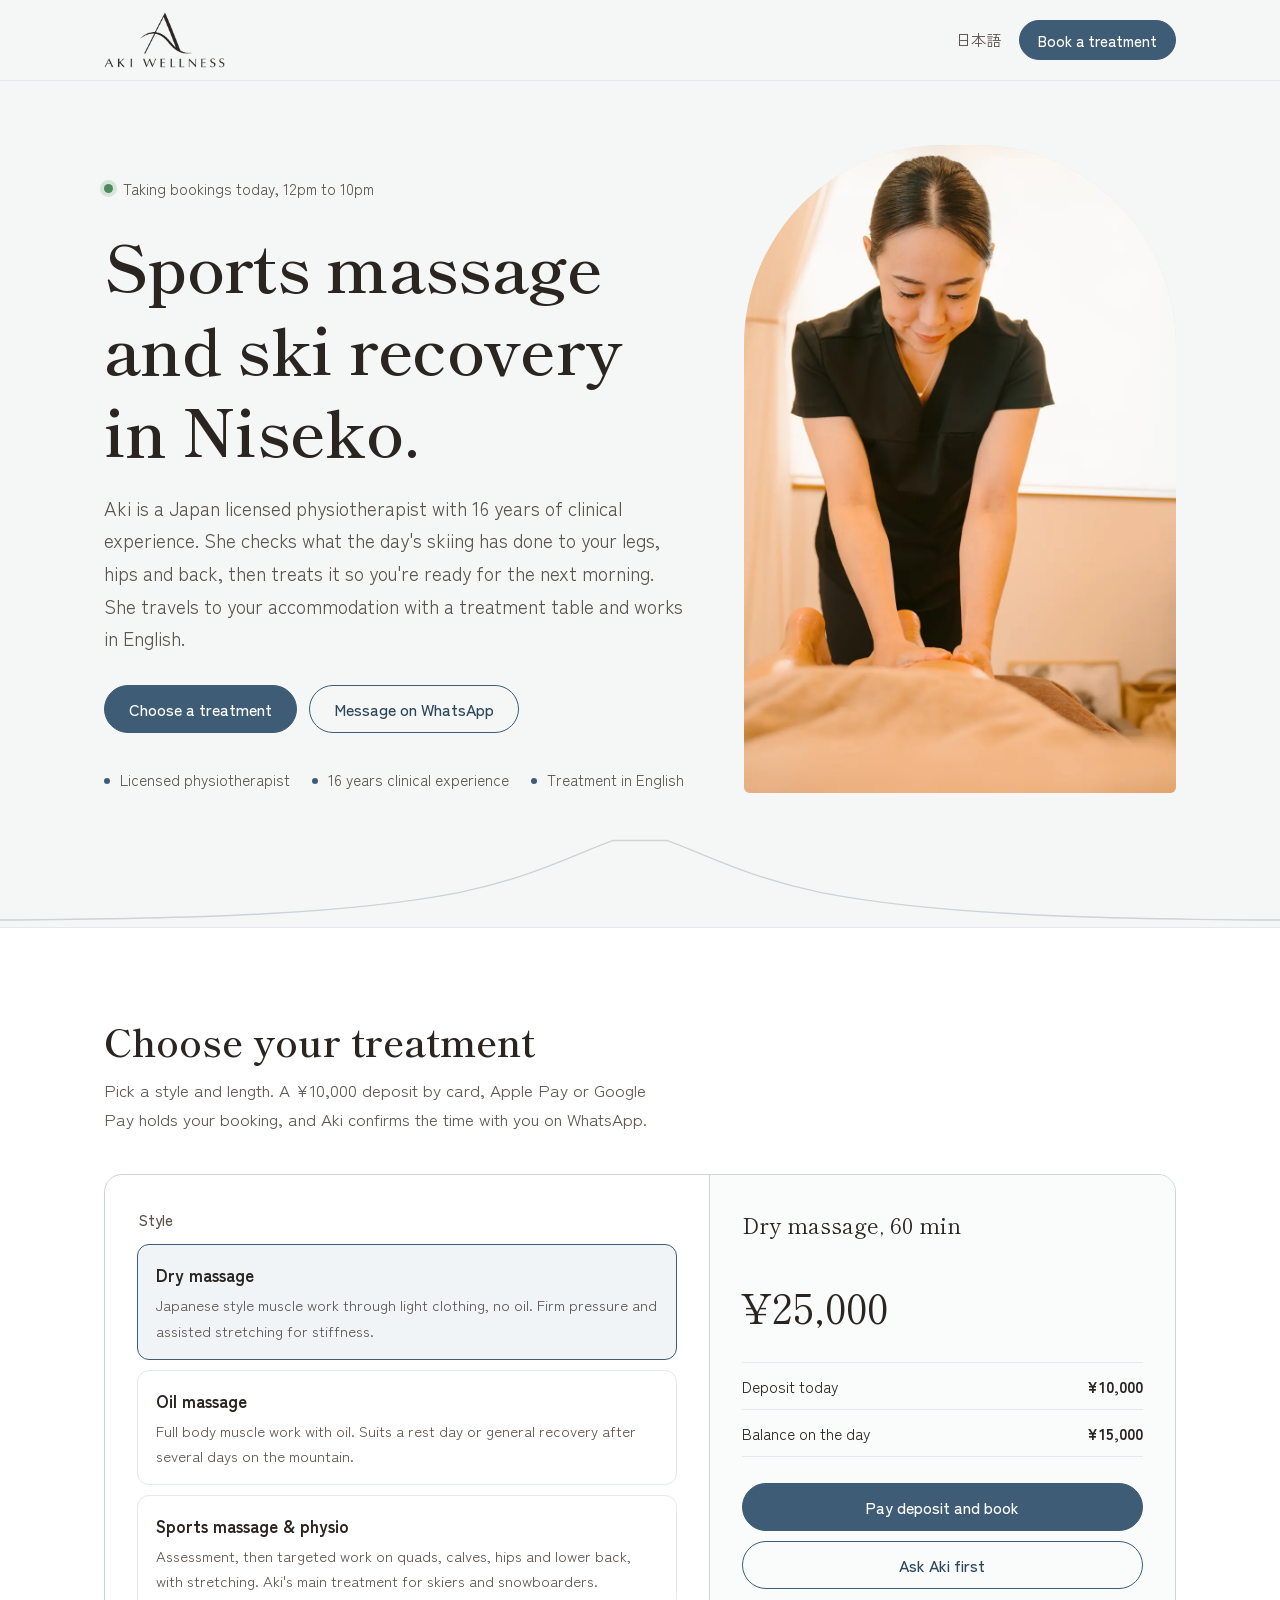
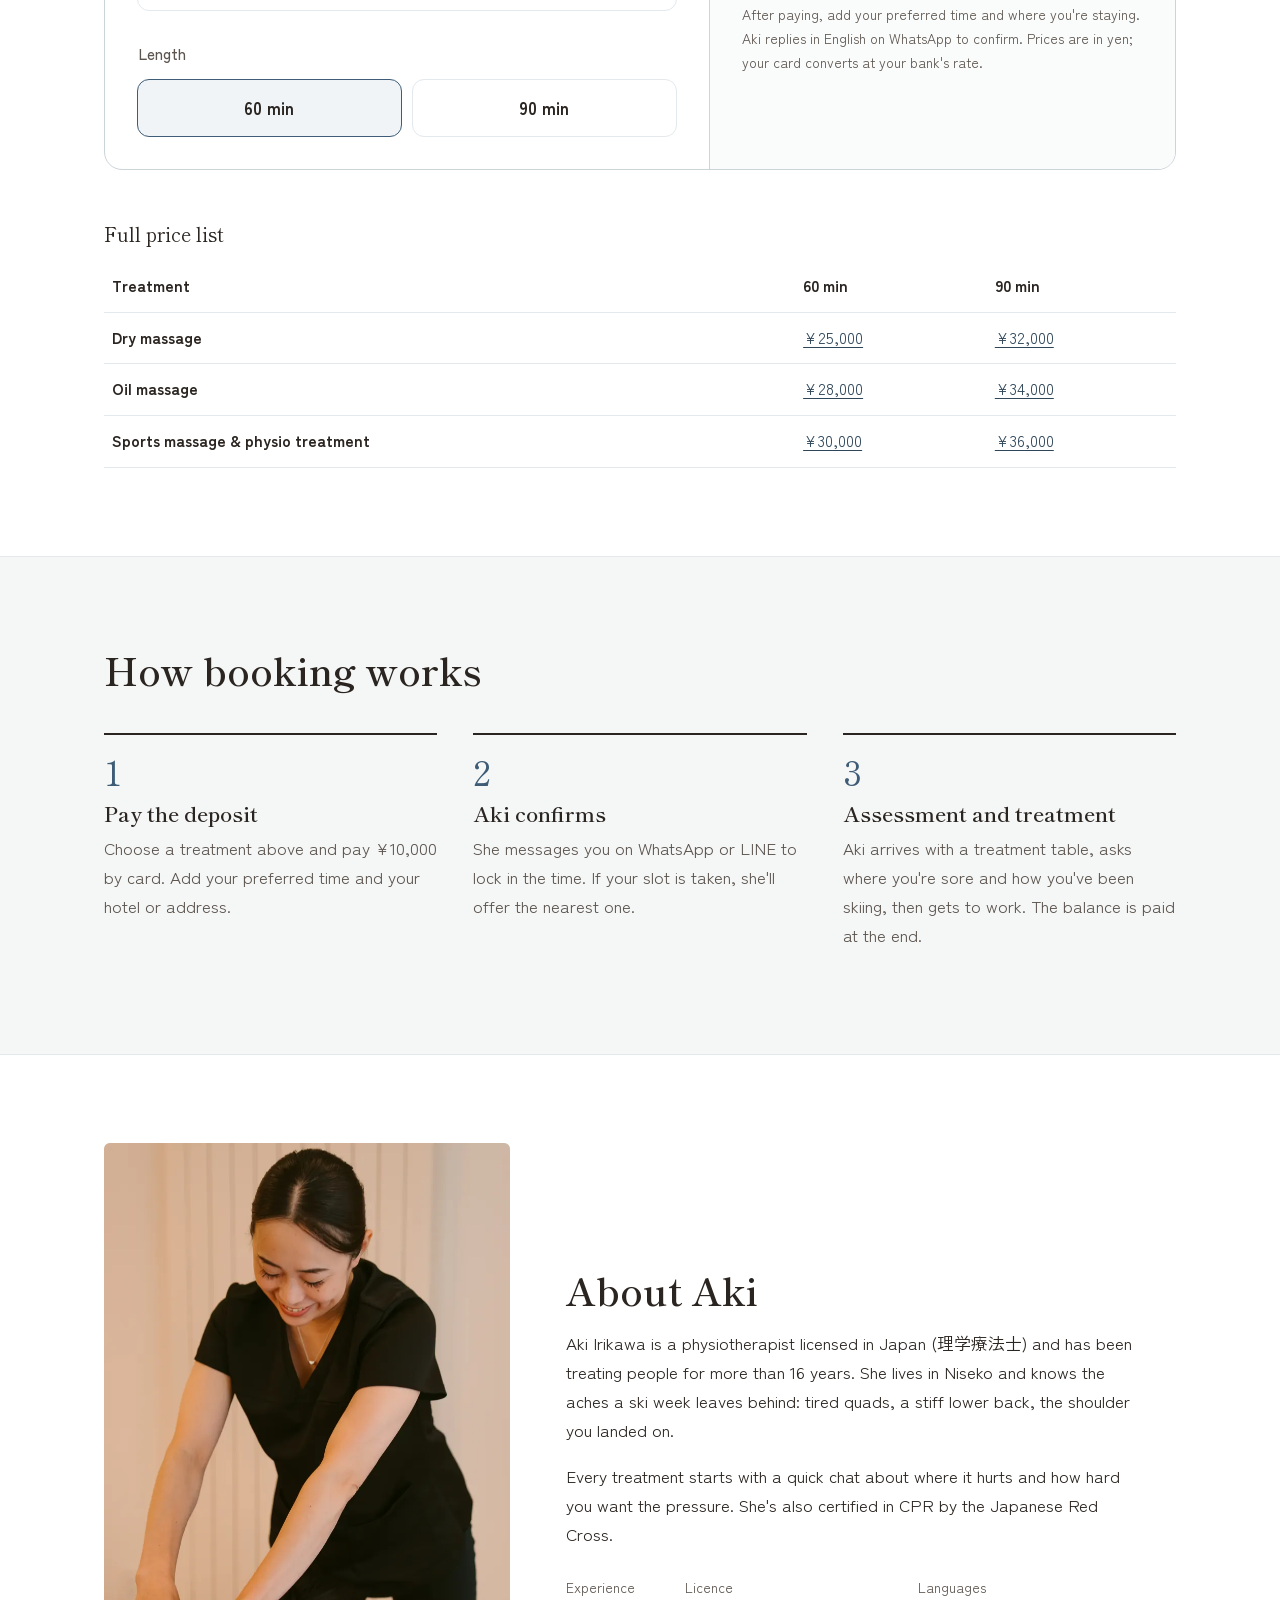
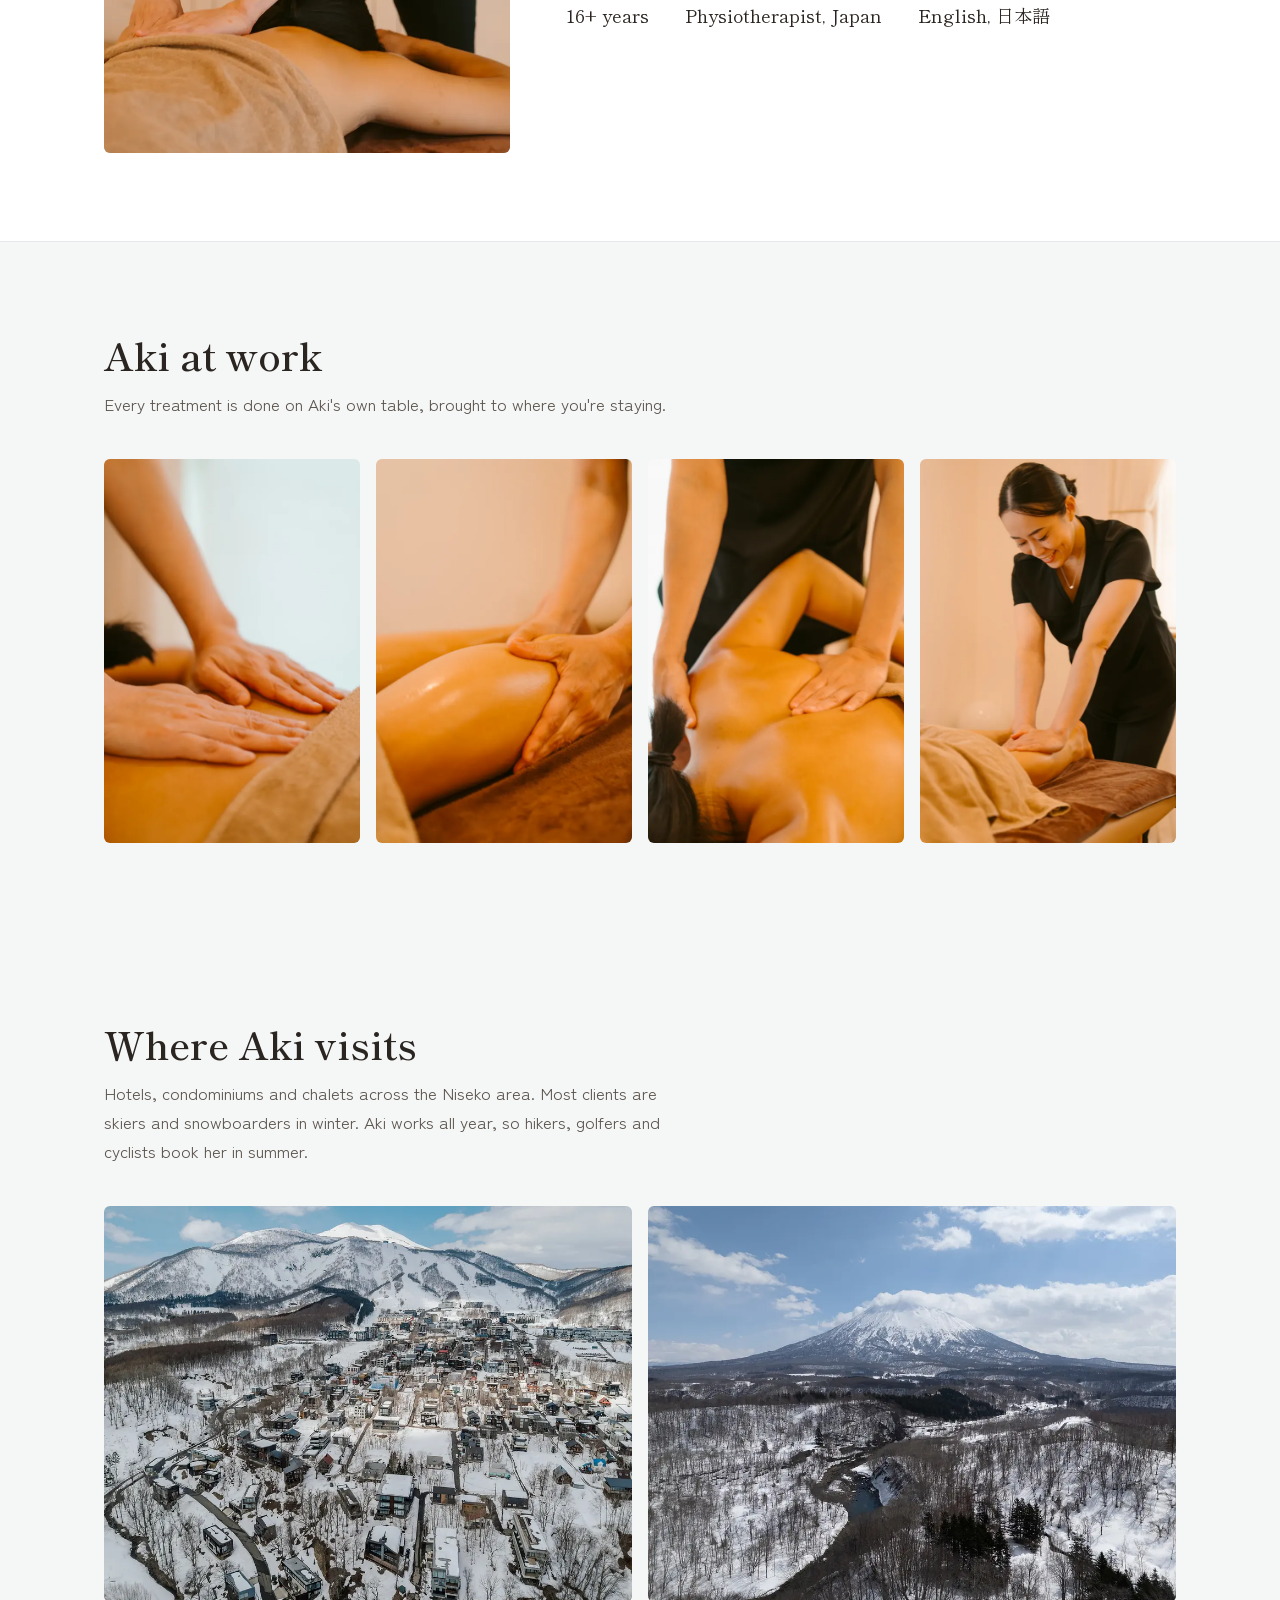
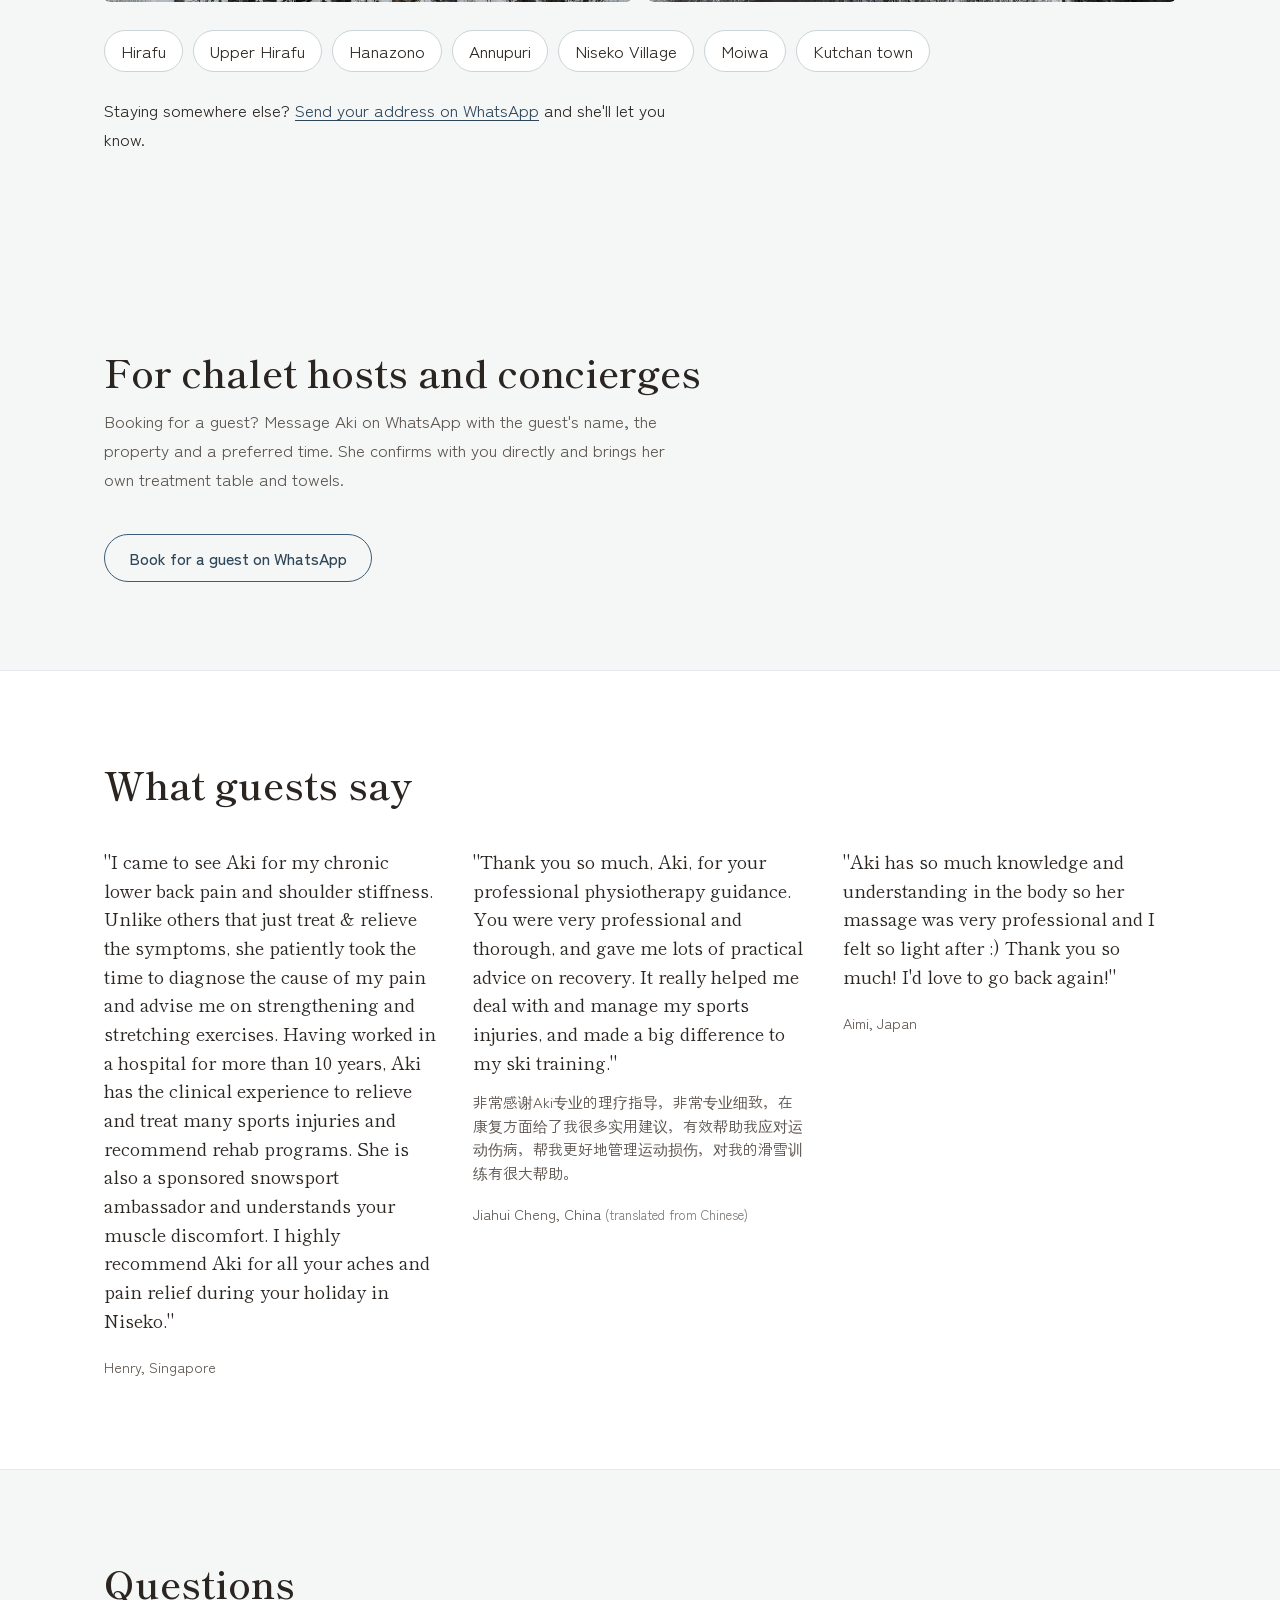
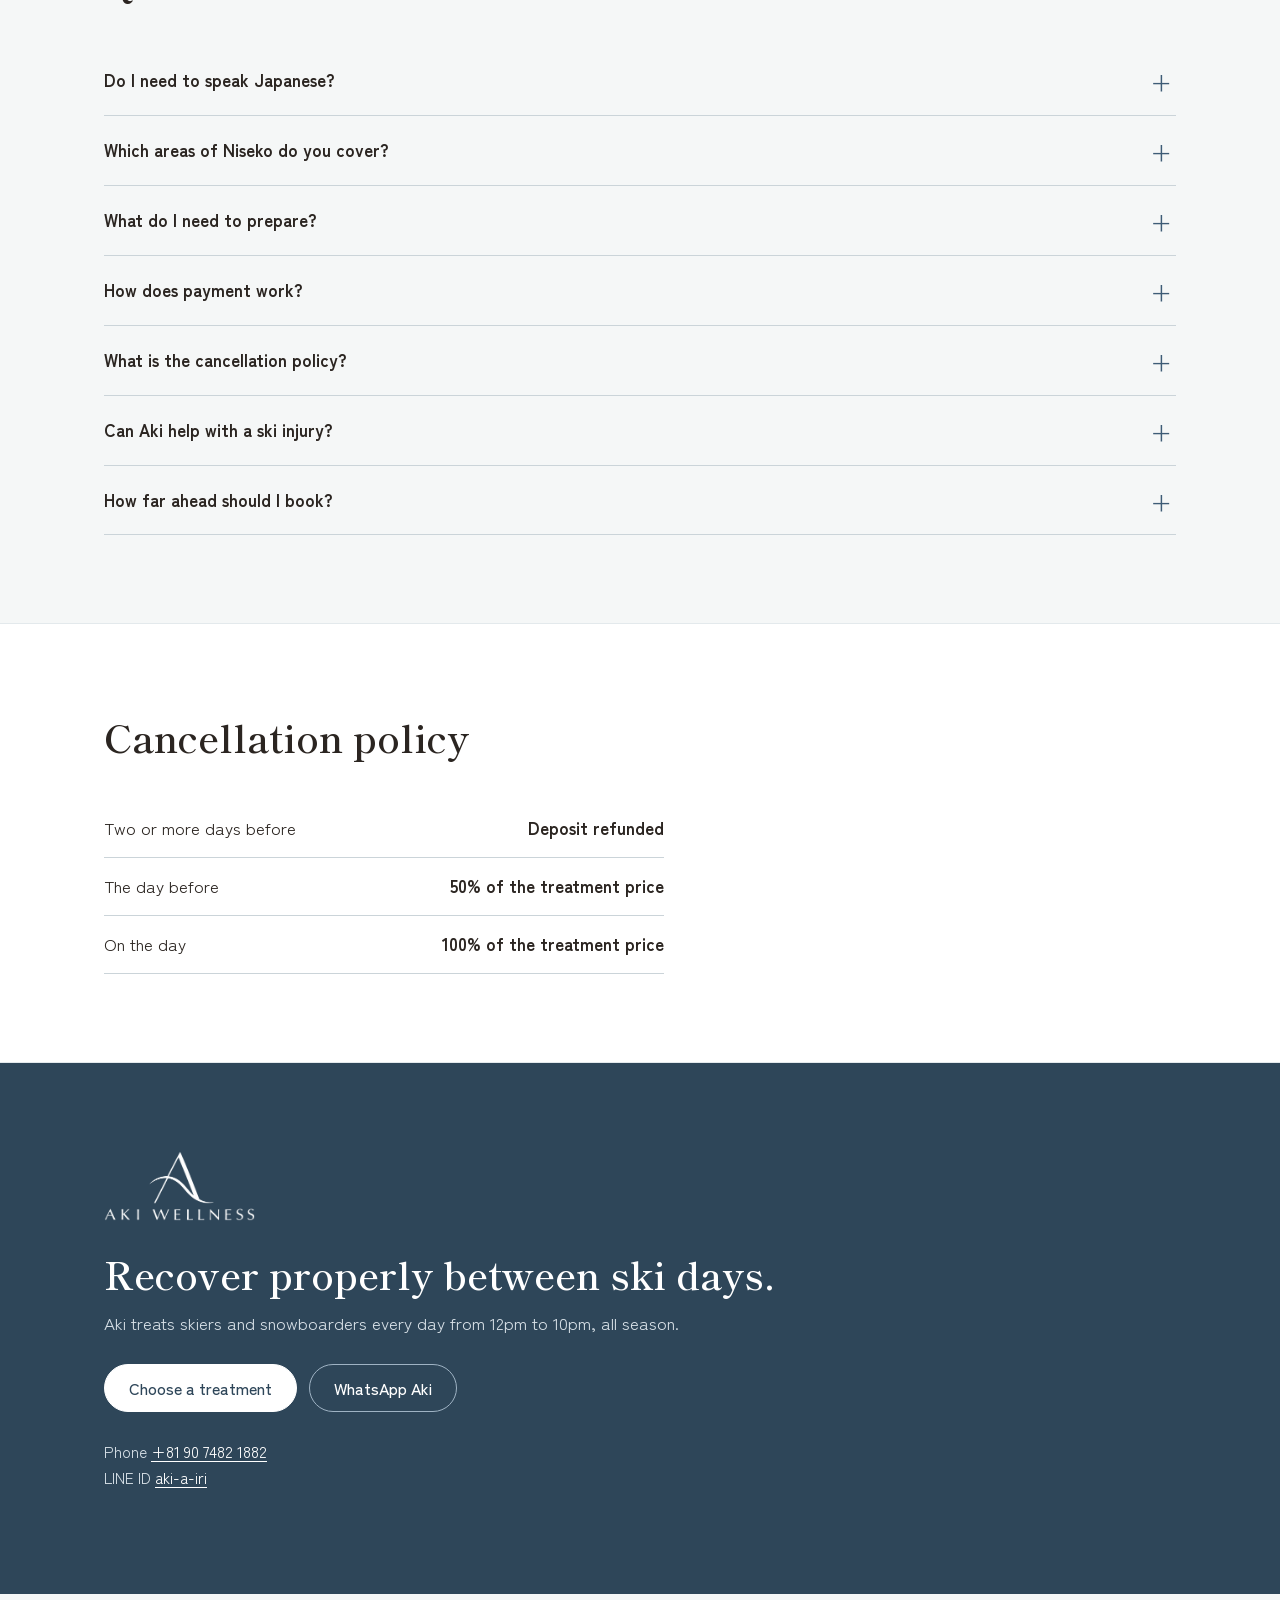
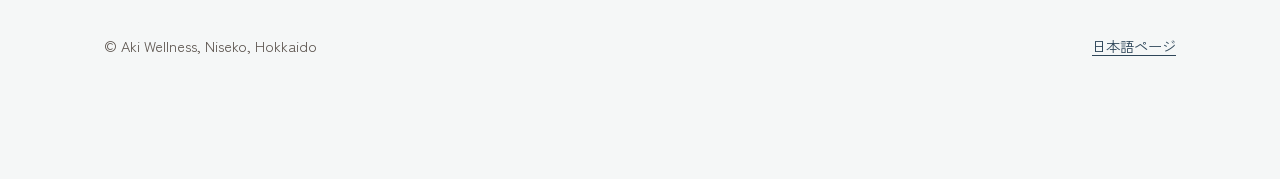
==== commit 01b9b09a: "Show Dry massage 60 min (¥25,000) first by default Booking picker on EN and JA pages and the /pay/ p" ====
--- a/index.html
+++ b/index.html
@@ -335,7 +335,7 @@
           <legend>Style</legend>
           <div class="styles">
             <div class="opt">
-              <input type="radio" name="style" id="s-dry" value="dry">
+              <input type="radio" name="style" id="s-dry" value="dry" checked>
               <label for="s-dry"><span class="name">Dry massage</span><span class="desc">Japanese style muscle work through light clothing, no oil. Firm pressure and assisted stretching for stiffness.</span></label>
             </div>
             <div class="opt">
@@ -343,7 +343,7 @@
               <label for="s-oil"><span class="name">Oil massage</span><span class="desc">Full body muscle work with oil. Suits a rest day or general recovery after several days on the mountain.</span></label>
             </div>
             <div class="opt">
-              <input type="radio" name="style" id="s-sports" value="sports" checked>
+              <input type="radio" name="style" id="s-sports" value="sports">
               <label for="s-sports"><span class="name">Sports massage &amp; physio</span><span class="desc">Assessment, then targeted work on quads, calves, hips and lower back, with stretching. Aki's main treatment for skiers and snowboarders.</span></label>
             </div>
           </div>
@@ -352,11 +352,11 @@
           <legend>Length</legend>
           <div class="durations">
             <div class="opt">
-              <input type="radio" name="duration" id="d-60" value="60">
+              <input type="radio" name="duration" id="d-60" value="60" checked>
               <label for="d-60">60 min</label>
             </div>
             <div class="opt">
-              <input type="radio" name="duration" id="d-90" value="90" checked>
+              <input type="radio" name="duration" id="d-90" value="90">
               <label for="d-90">90 min</label>
             </div>
           </div>
@@ -364,11 +364,11 @@
       </div>
 
       <div class="picker-summary" aria-live="polite">
-        <p class="summary-choice" data-choice>Sports massage &amp; physio, 90 min</p>
-        <p class="summary-price" data-price>¥36,000</p>
+        <p class="summary-choice" data-choice>Dry massage, 60 min</p>
+        <p class="summary-price" data-price>¥25,000</p>
         <ul class="summary-rows">
           <li><span>Deposit today</span><span data-deposit>¥10,000</span></li>
-          <li><span>Balance on the day</span><span data-balance>¥26,000</span></li>
+          <li><span>Balance on the day</span><span data-balance>¥15,000</span></li>
         </ul>
         <a class="btn btn-primary" data-book href="#">Pay deposit and book</a>
         <a class="btn btn-ghost" data-ask href="https://wa.me/819074821882">Ask Aki first</a>
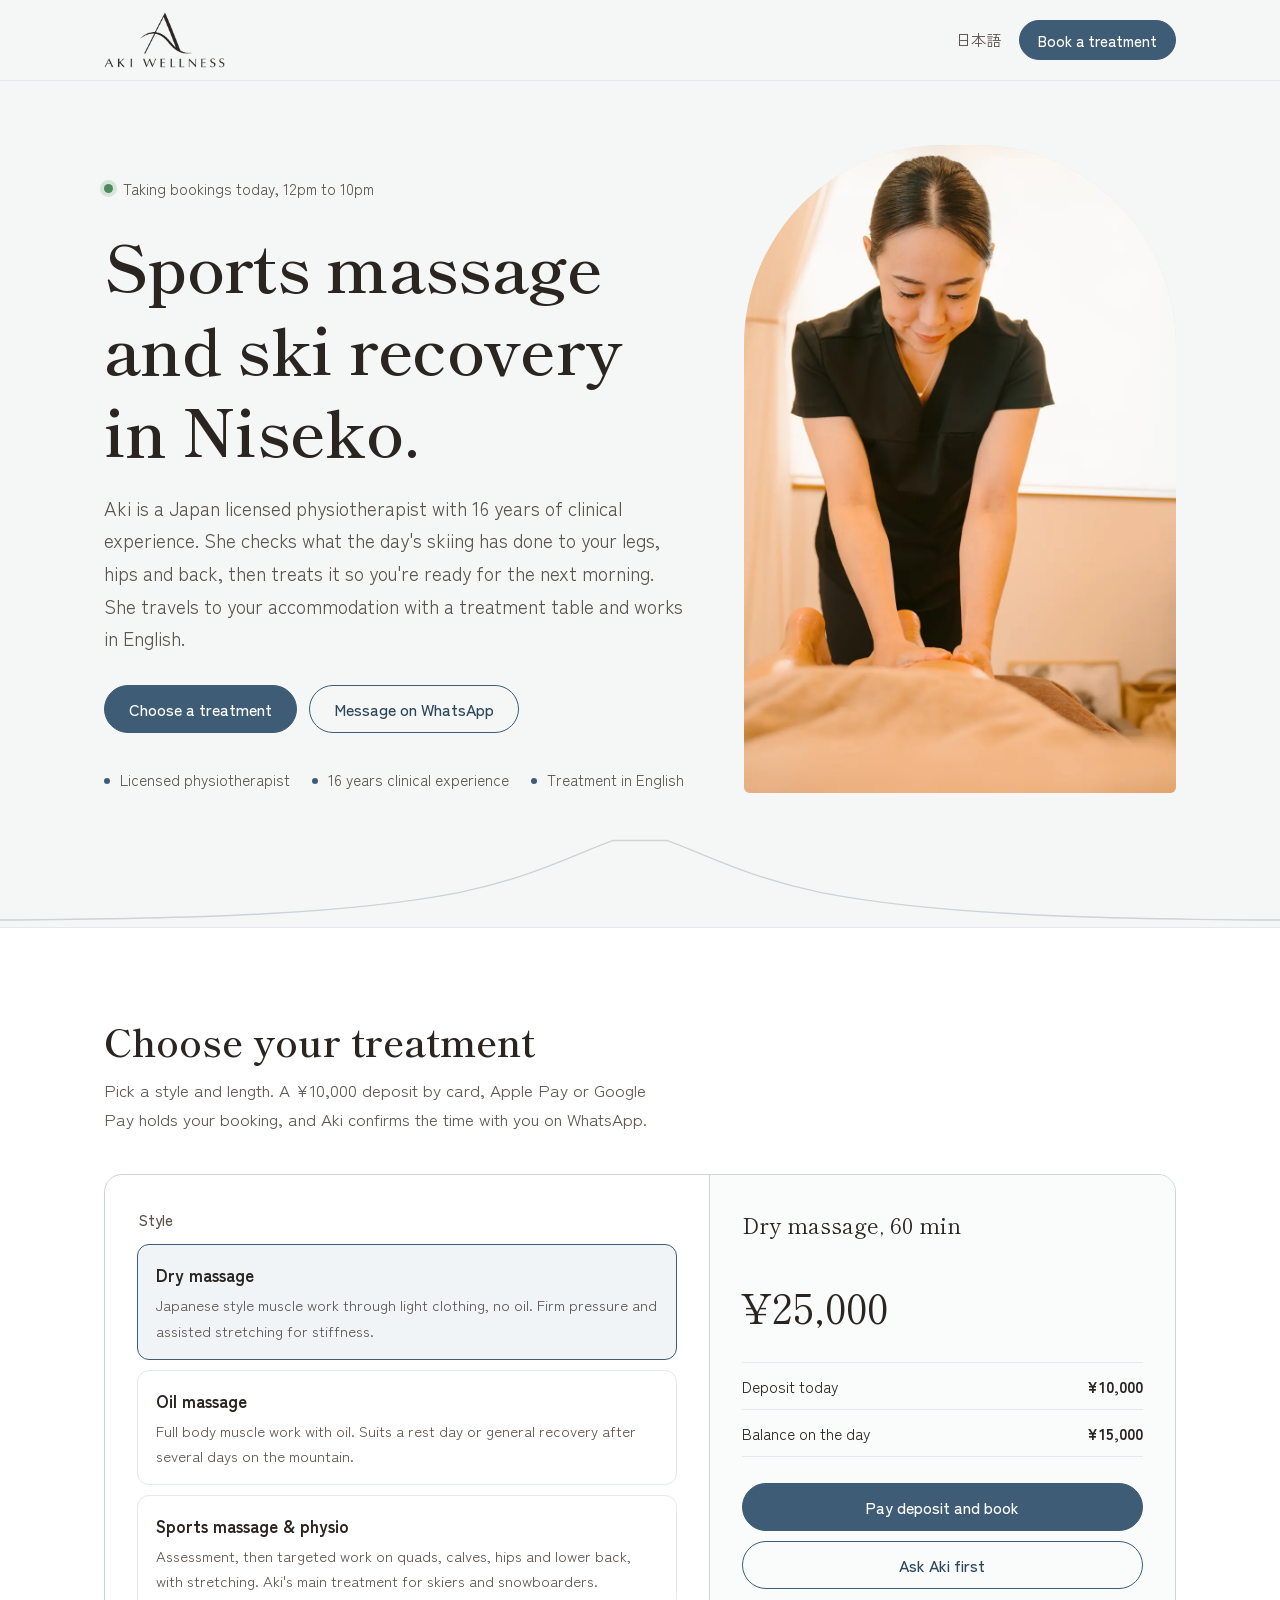
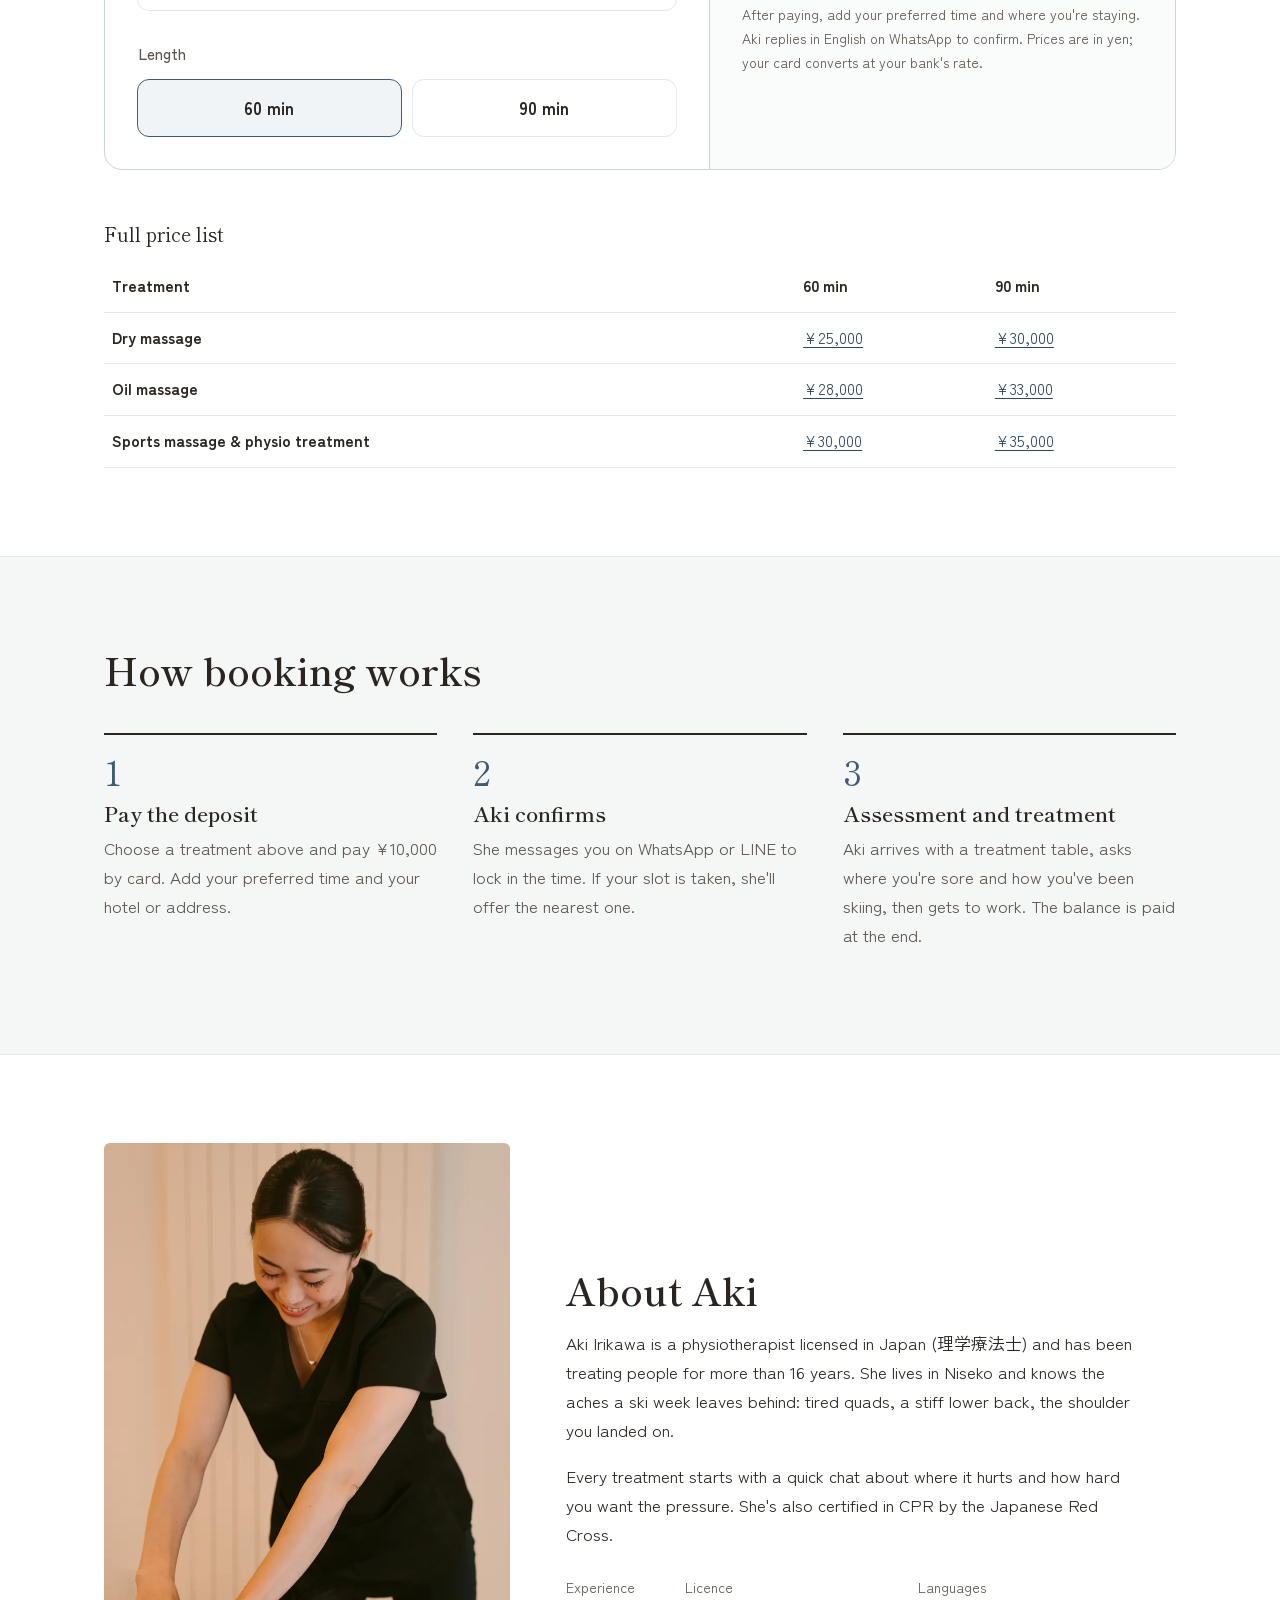
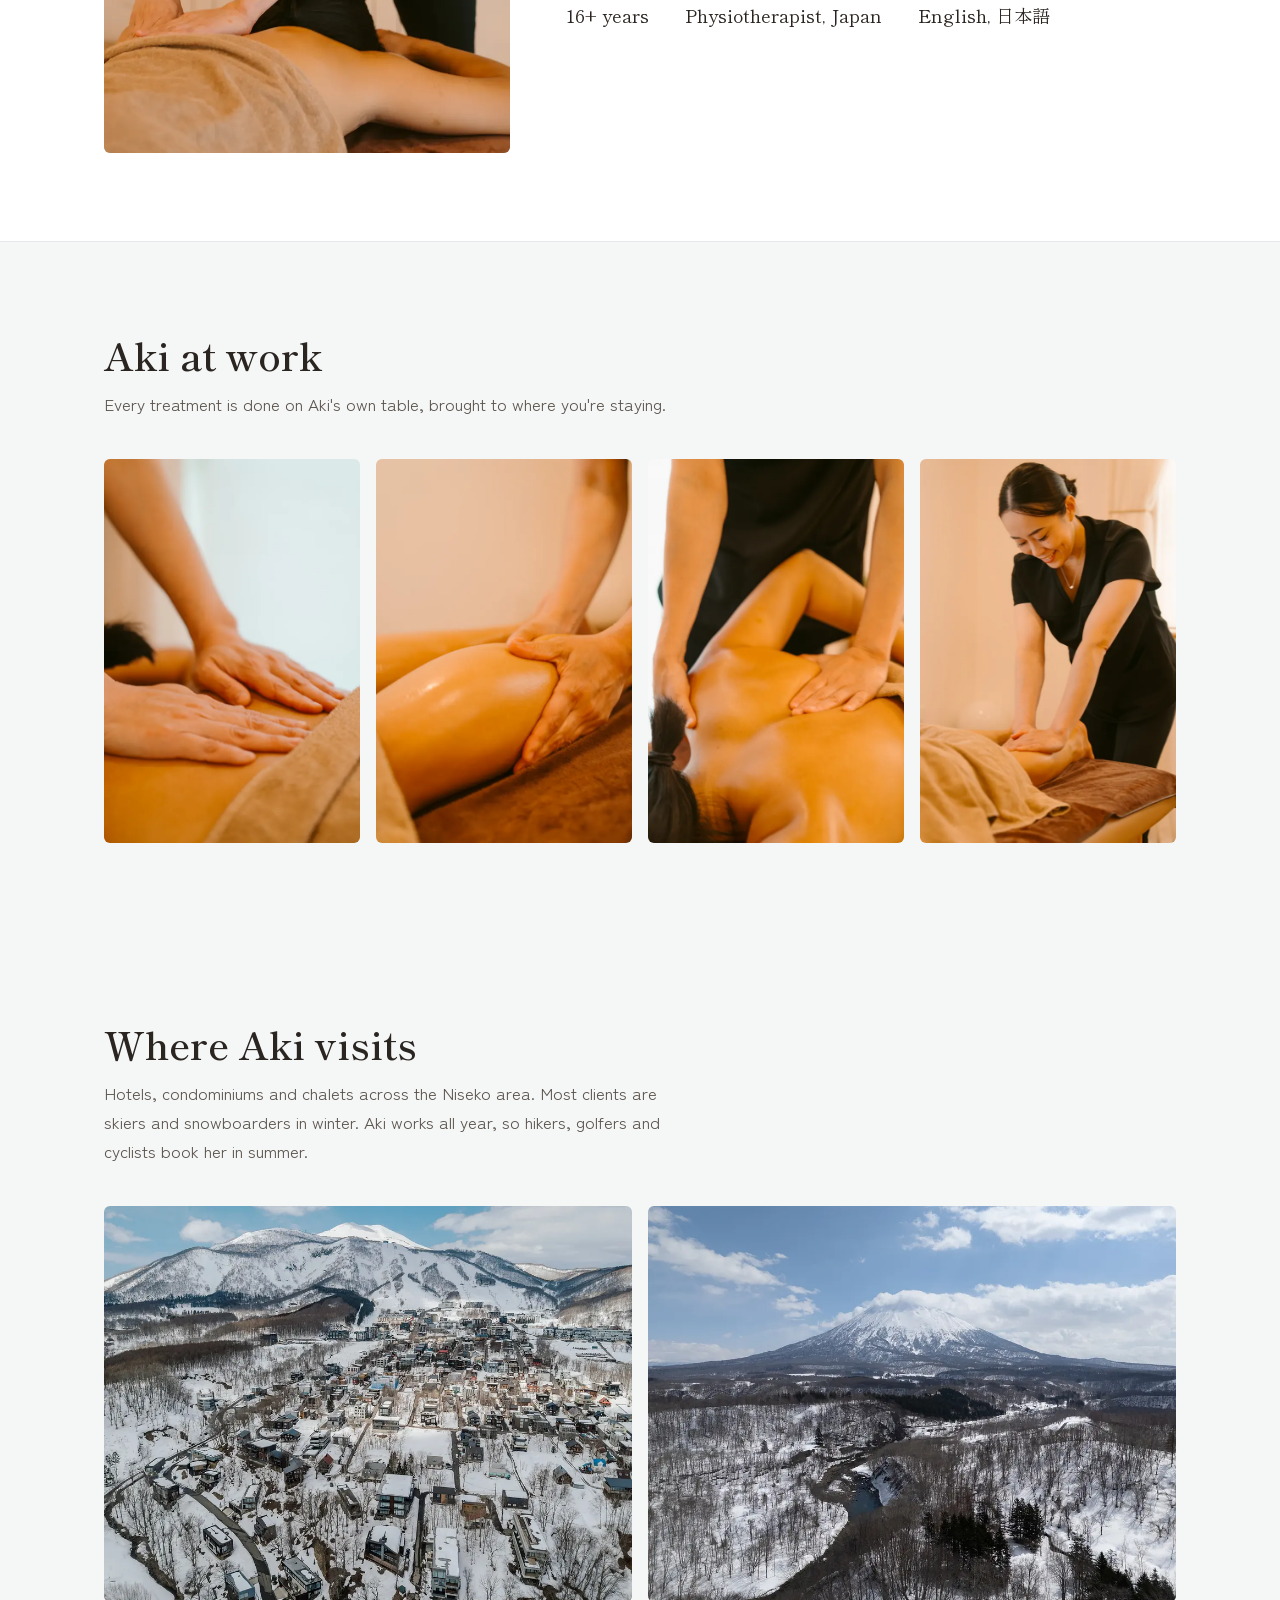
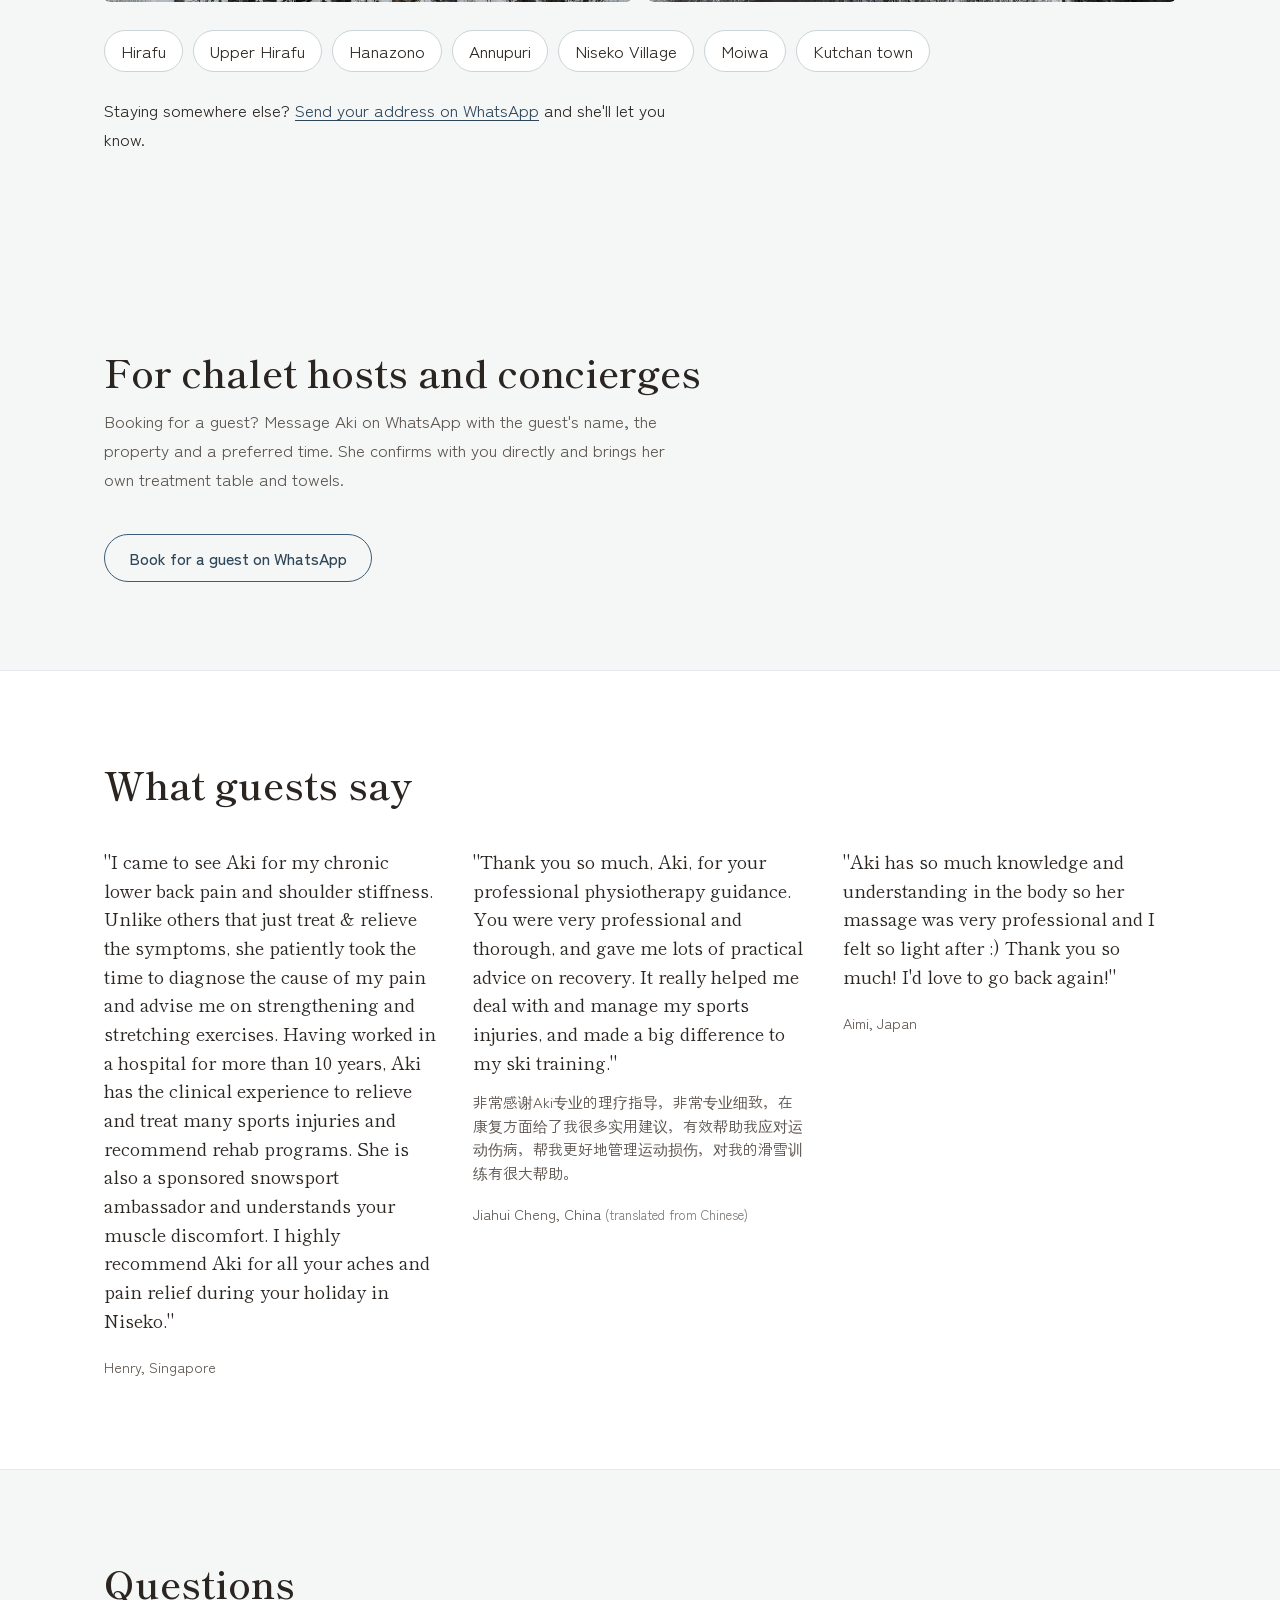
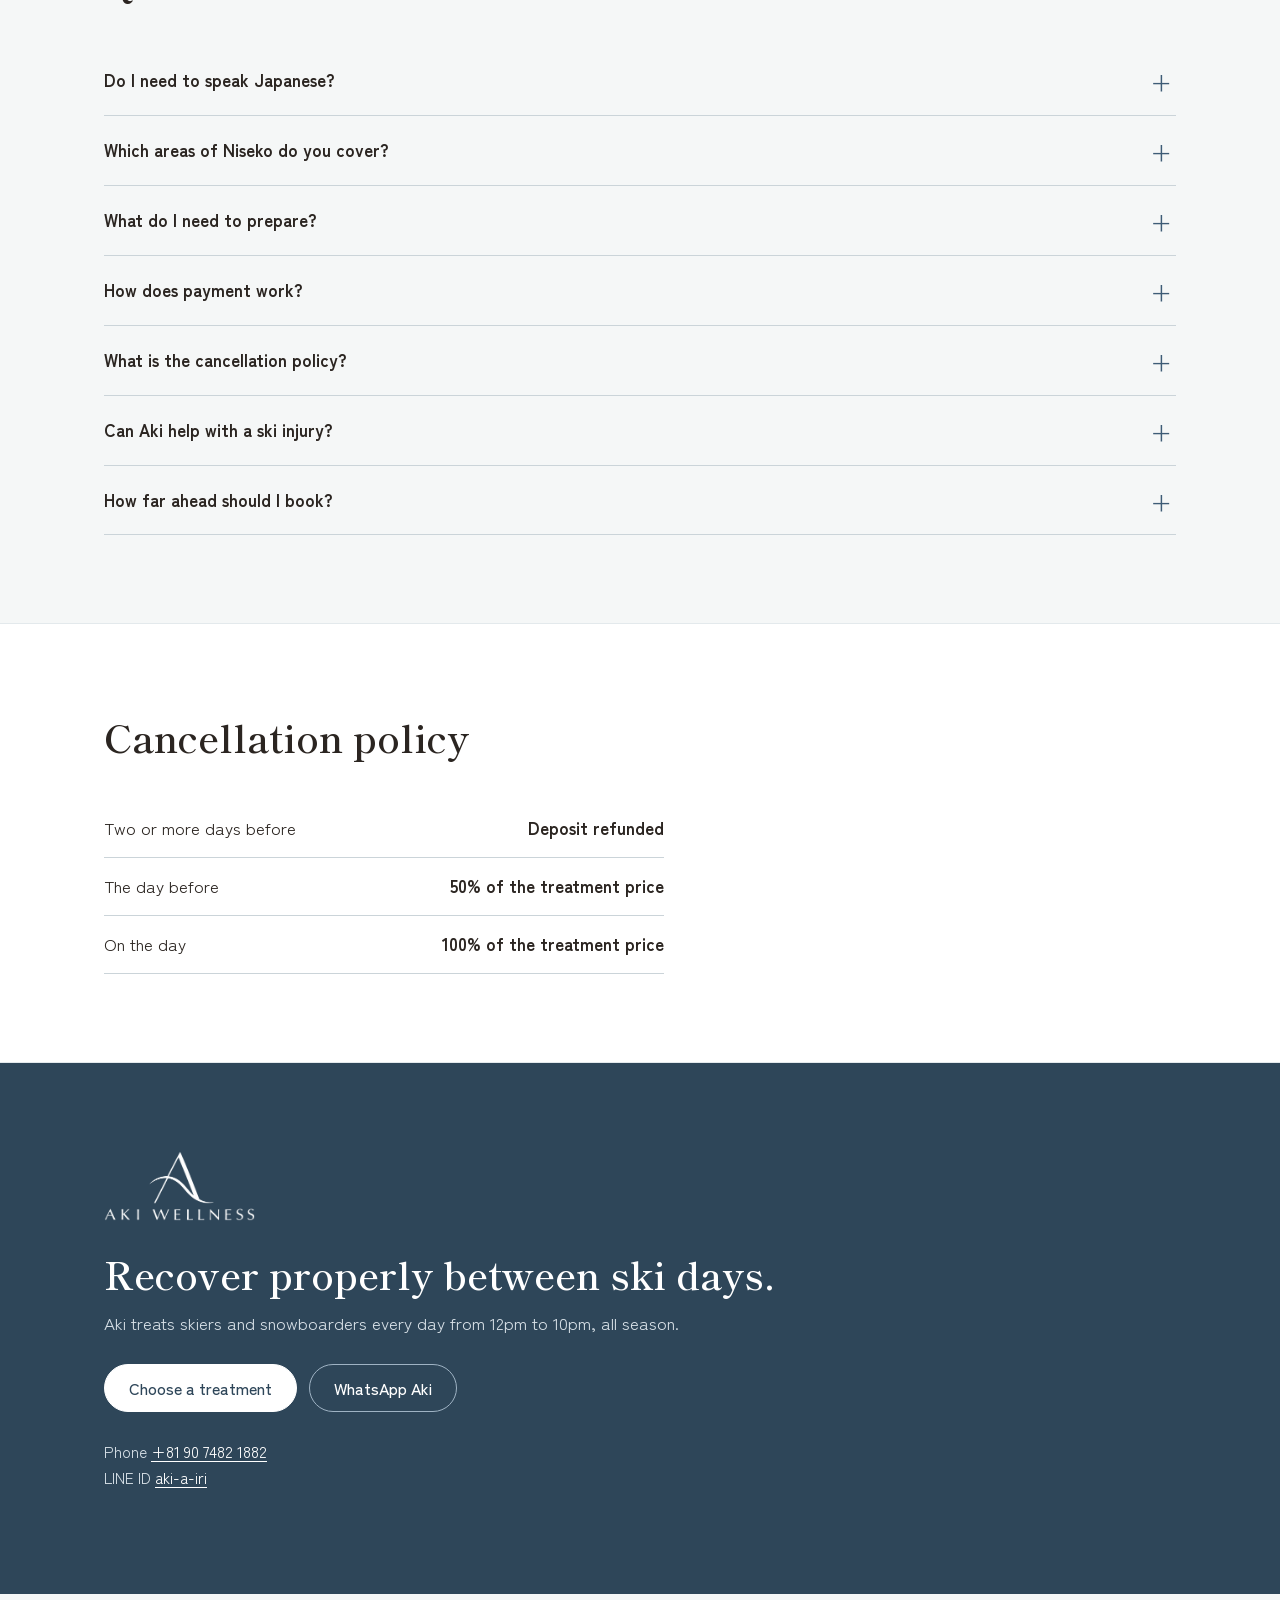
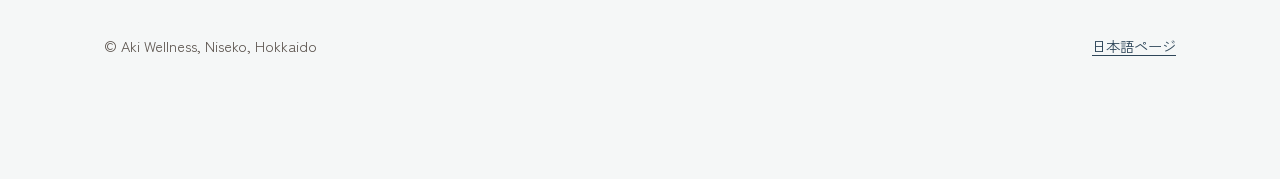
==== commit d60da539: "Update 90 min prices: Dry ¥30,000, Oil ¥33,000, Sports ¥35,000 Price tables, booking pickers, paymen" ====
--- a/index.html
+++ b/index.html
@@ -49,7 +49,7 @@
         "https://akiwellness.jp/assets/img/niseko-sports-massage-aki-physiotherapist.jpg"
       ],
       "telephone": "+81-90-7482-1882",
-      "priceRange": "¥25,000 to ¥36,000",
+      "priceRange": "¥25,000 to ¥35,000",
       "currenciesAccepted": "JPY",
       "knowsLanguage": [
         "en",
@@ -119,7 +119,7 @@
           {
             "@type": "Offer",
             "name": "Dry massage, 90 minutes",
-            "price": 32000,
+            "price": 30000,
             "priceCurrency": "JPY"
           },
           {
@@ -131,7 +131,7 @@
           {
             "@type": "Offer",
             "name": "Oil massage, 90 minutes",
-            "price": 34000,
+            "price": 33000,
             "priceCurrency": "JPY"
           },
           {
@@ -143,7 +143,7 @@
           {
             "@type": "Offer",
             "name": "Sports massage and physio treatment, 90 minutes",
-            "price": 36000,
+            "price": 35000,
             "priceCurrency": "JPY"
           }
         ]
@@ -381,9 +381,9 @@
         <caption>Full price list</caption>
         <thead><tr><th scope="col">Treatment</th><th scope="col">60 min</th><th scope="col">90 min</th></tr></thead>
         <tbody>
-          <tr><th scope="row">Dry massage</th><td><a href="#book" data-pick="dry-60">¥25,000</a></td><td><a href="#book" data-pick="dry-90">¥32,000</a></td></tr>
-          <tr><th scope="row">Oil massage</th><td><a href="#book" data-pick="oil-60">¥28,000</a></td><td><a href="#book" data-pick="oil-90">¥34,000</a></td></tr>
-          <tr><th scope="row">Sports massage &amp; physio treatment</th><td><a href="#book" data-pick="sports-60">¥30,000</a></td><td><a href="#book" data-pick="sports-90">¥36,000</a></td></tr>
+          <tr><th scope="row">Dry massage</th><td><a href="#book" data-pick="dry-60">¥25,000</a></td><td><a href="#book" data-pick="dry-90">¥30,000</a></td></tr>
+          <tr><th scope="row">Oil massage</th><td><a href="#book" data-pick="oil-60">¥28,000</a></td><td><a href="#book" data-pick="oil-90">¥33,000</a></td></tr>
+          <tr><th scope="row">Sports massage &amp; physio treatment</th><td><a href="#book" data-pick="sports-60">¥30,000</a></td><td><a href="#book" data-pick="sports-90">¥35,000</a></td></tr>
         </tbody>
       </table>
     </div>
@@ -534,6 +534,6 @@
   <a class="btn btn-ghost" data-wa="Hi Aki, I'd like to book a massage." href="https://wa.me/819074821882">WhatsApp</a>
 </nav>
 
-<script src="/assets/app.js?v=3" defer></script>
+<script src="/assets/app.js?v=4" defer></script>
 </body>
 </html>
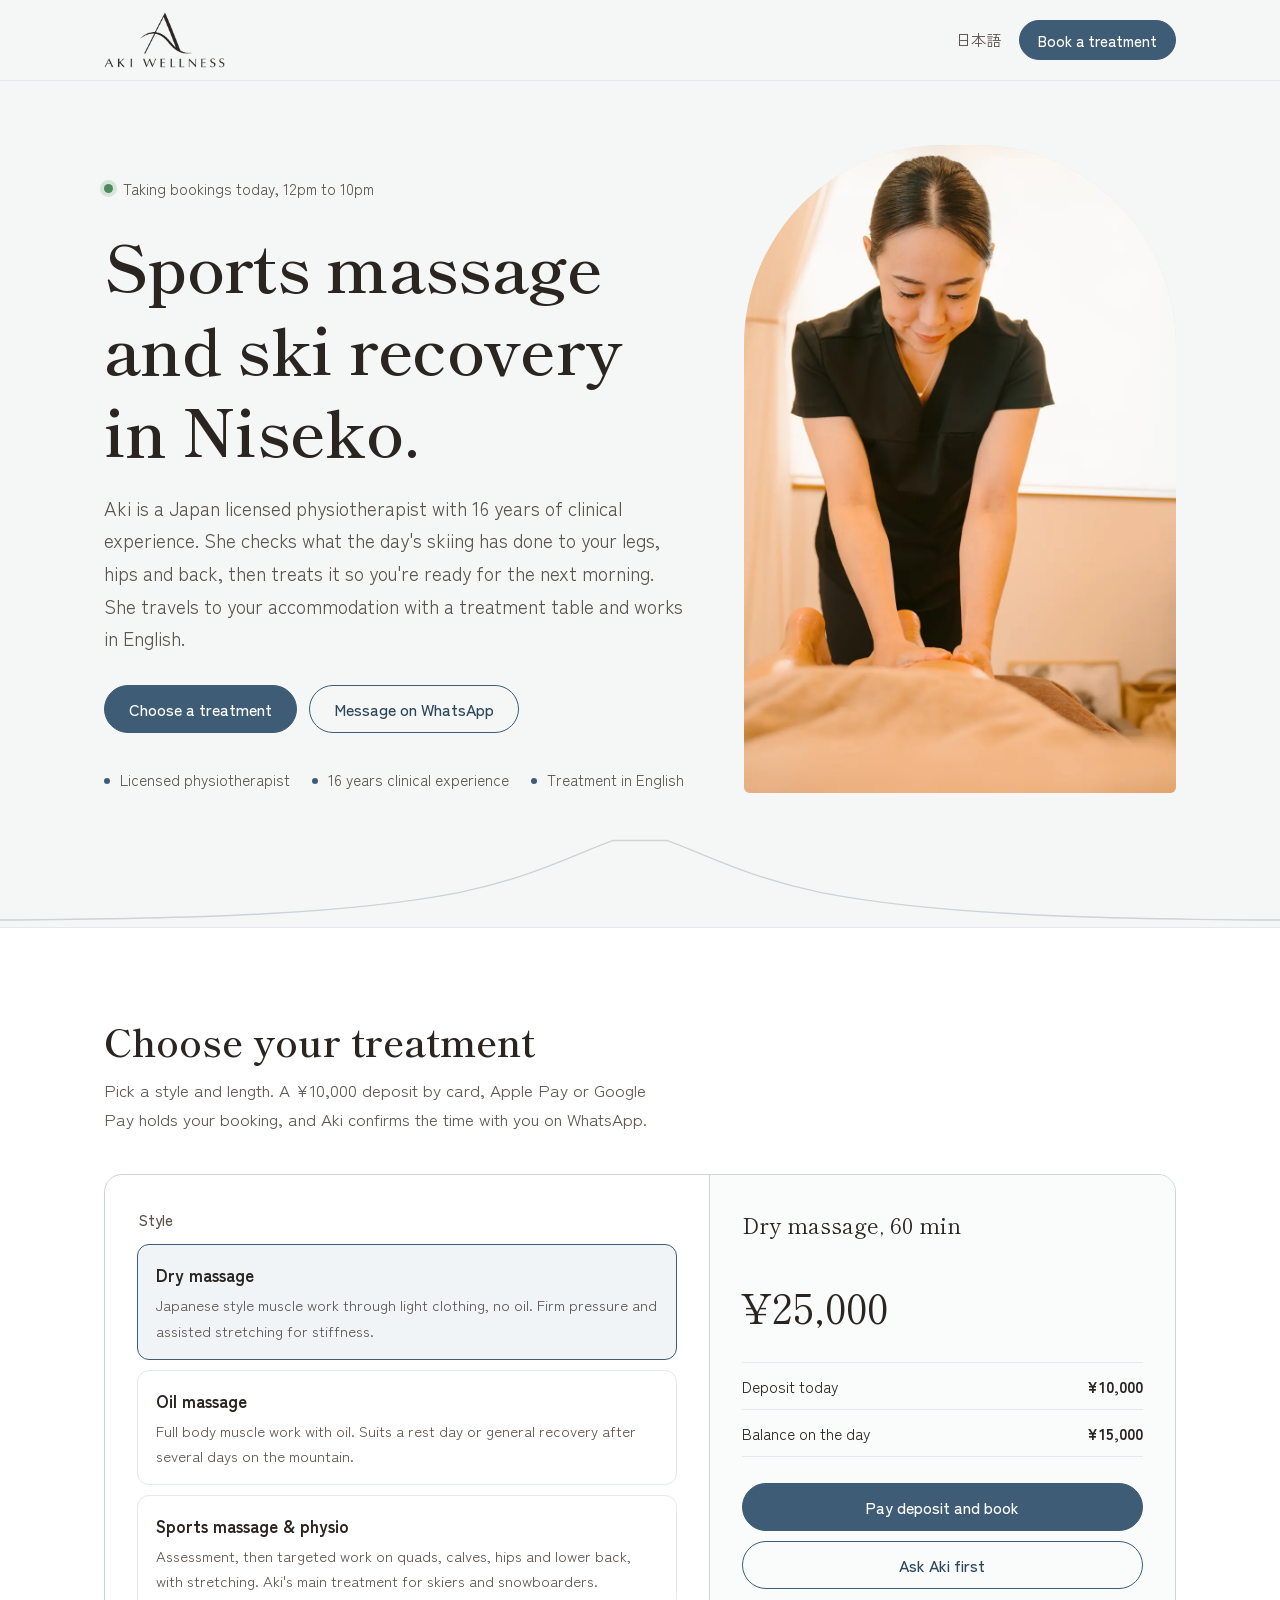
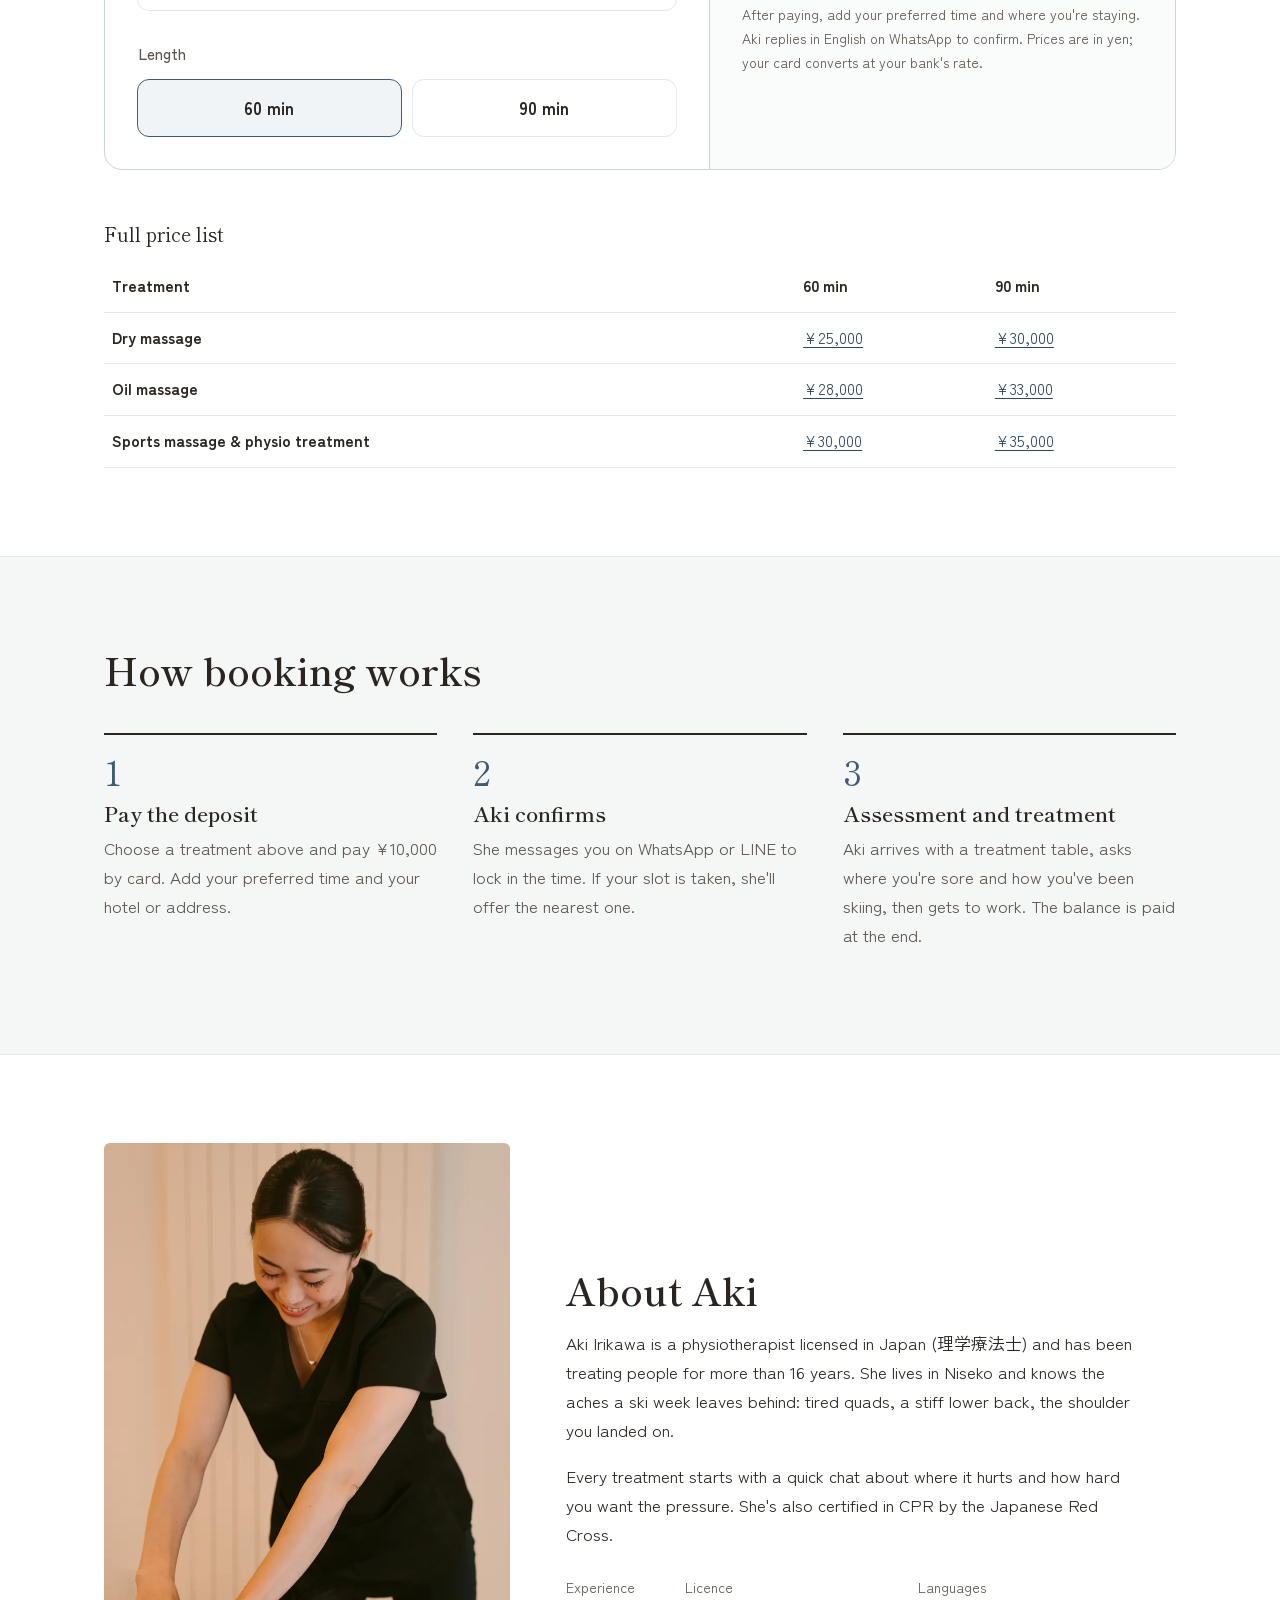
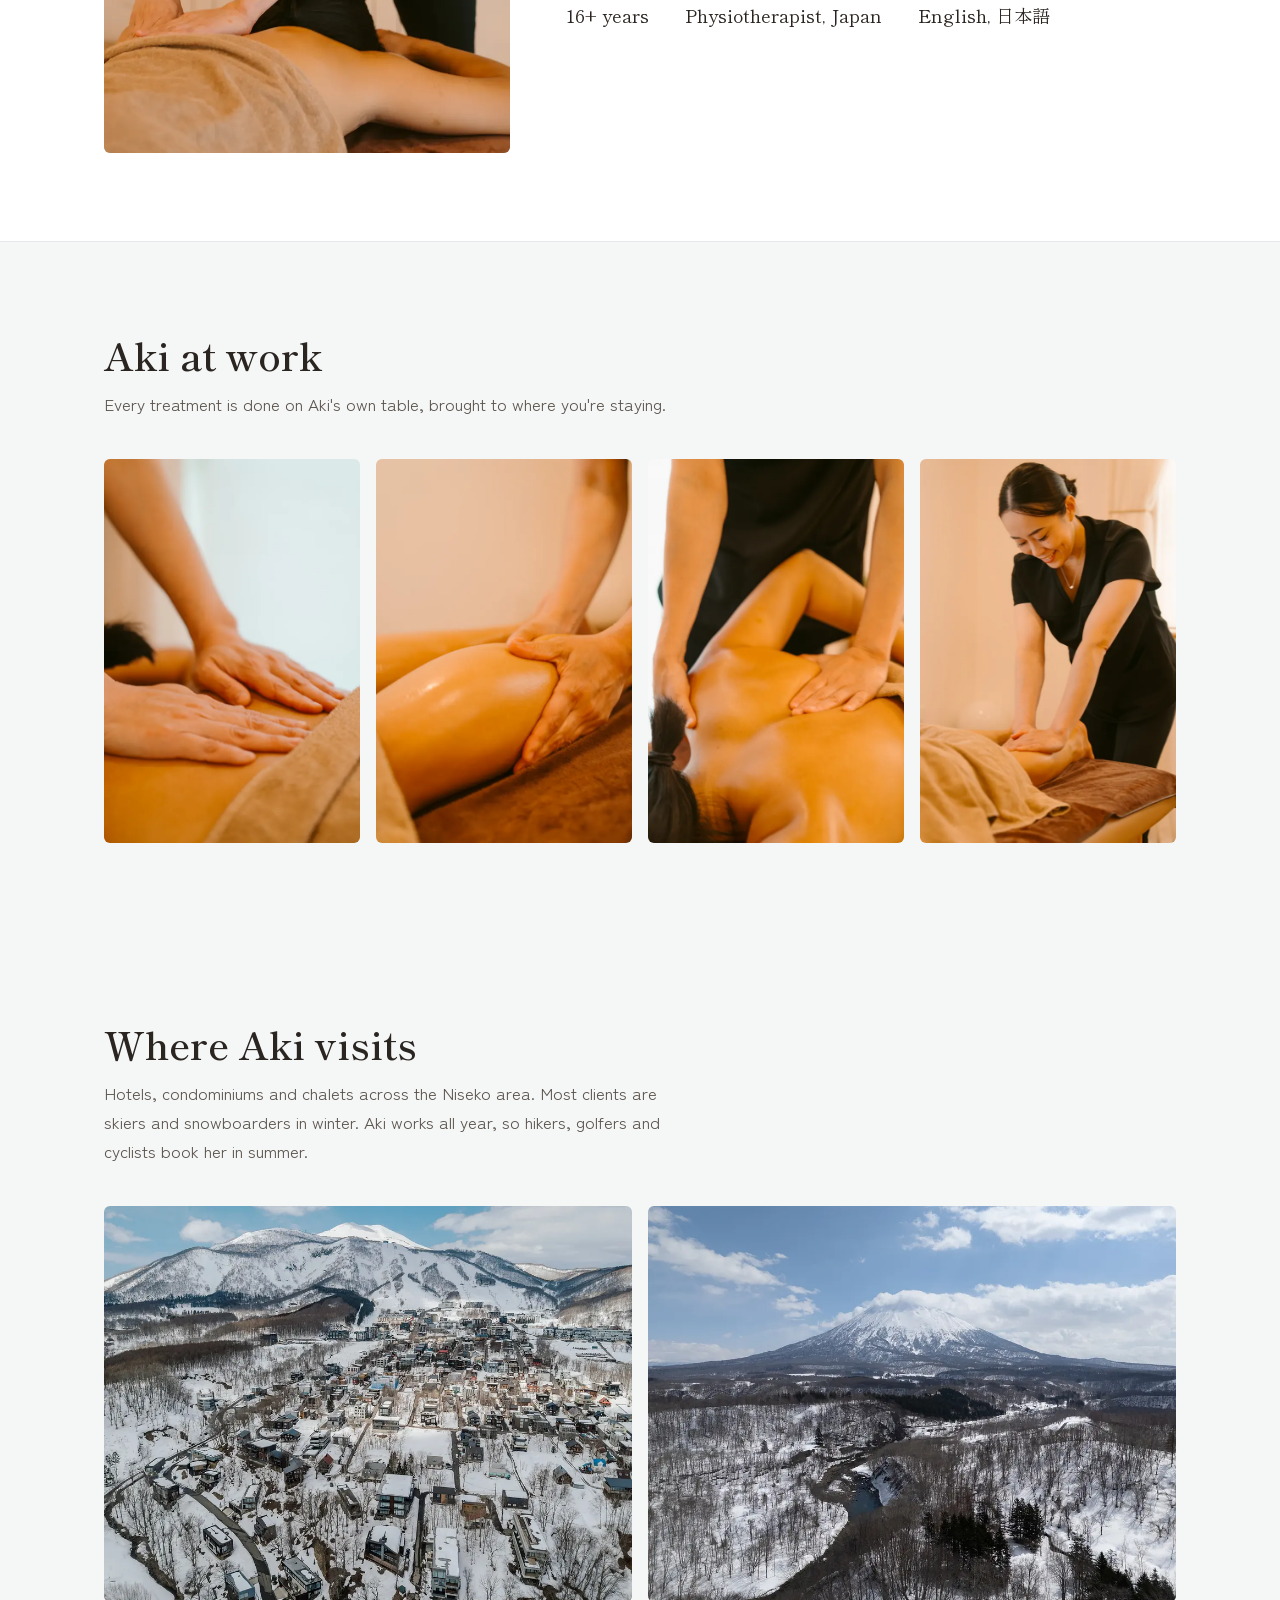
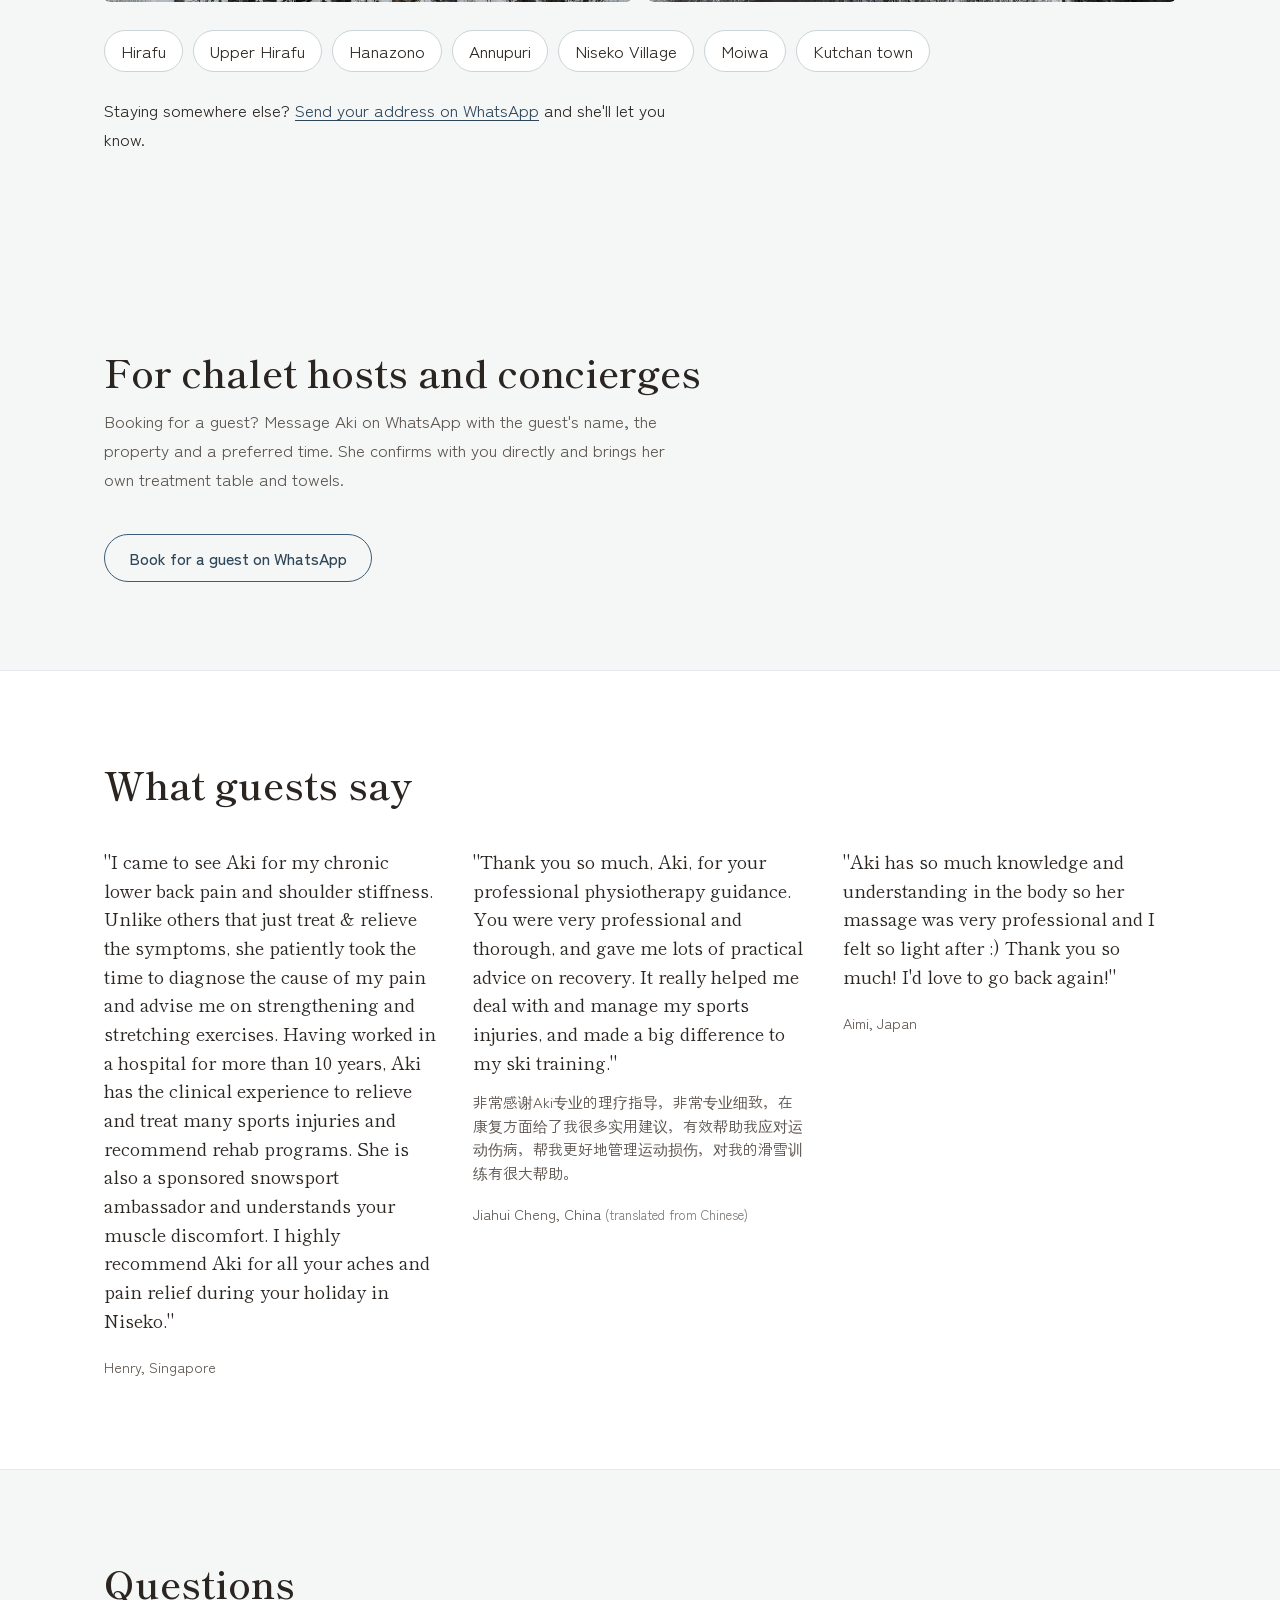
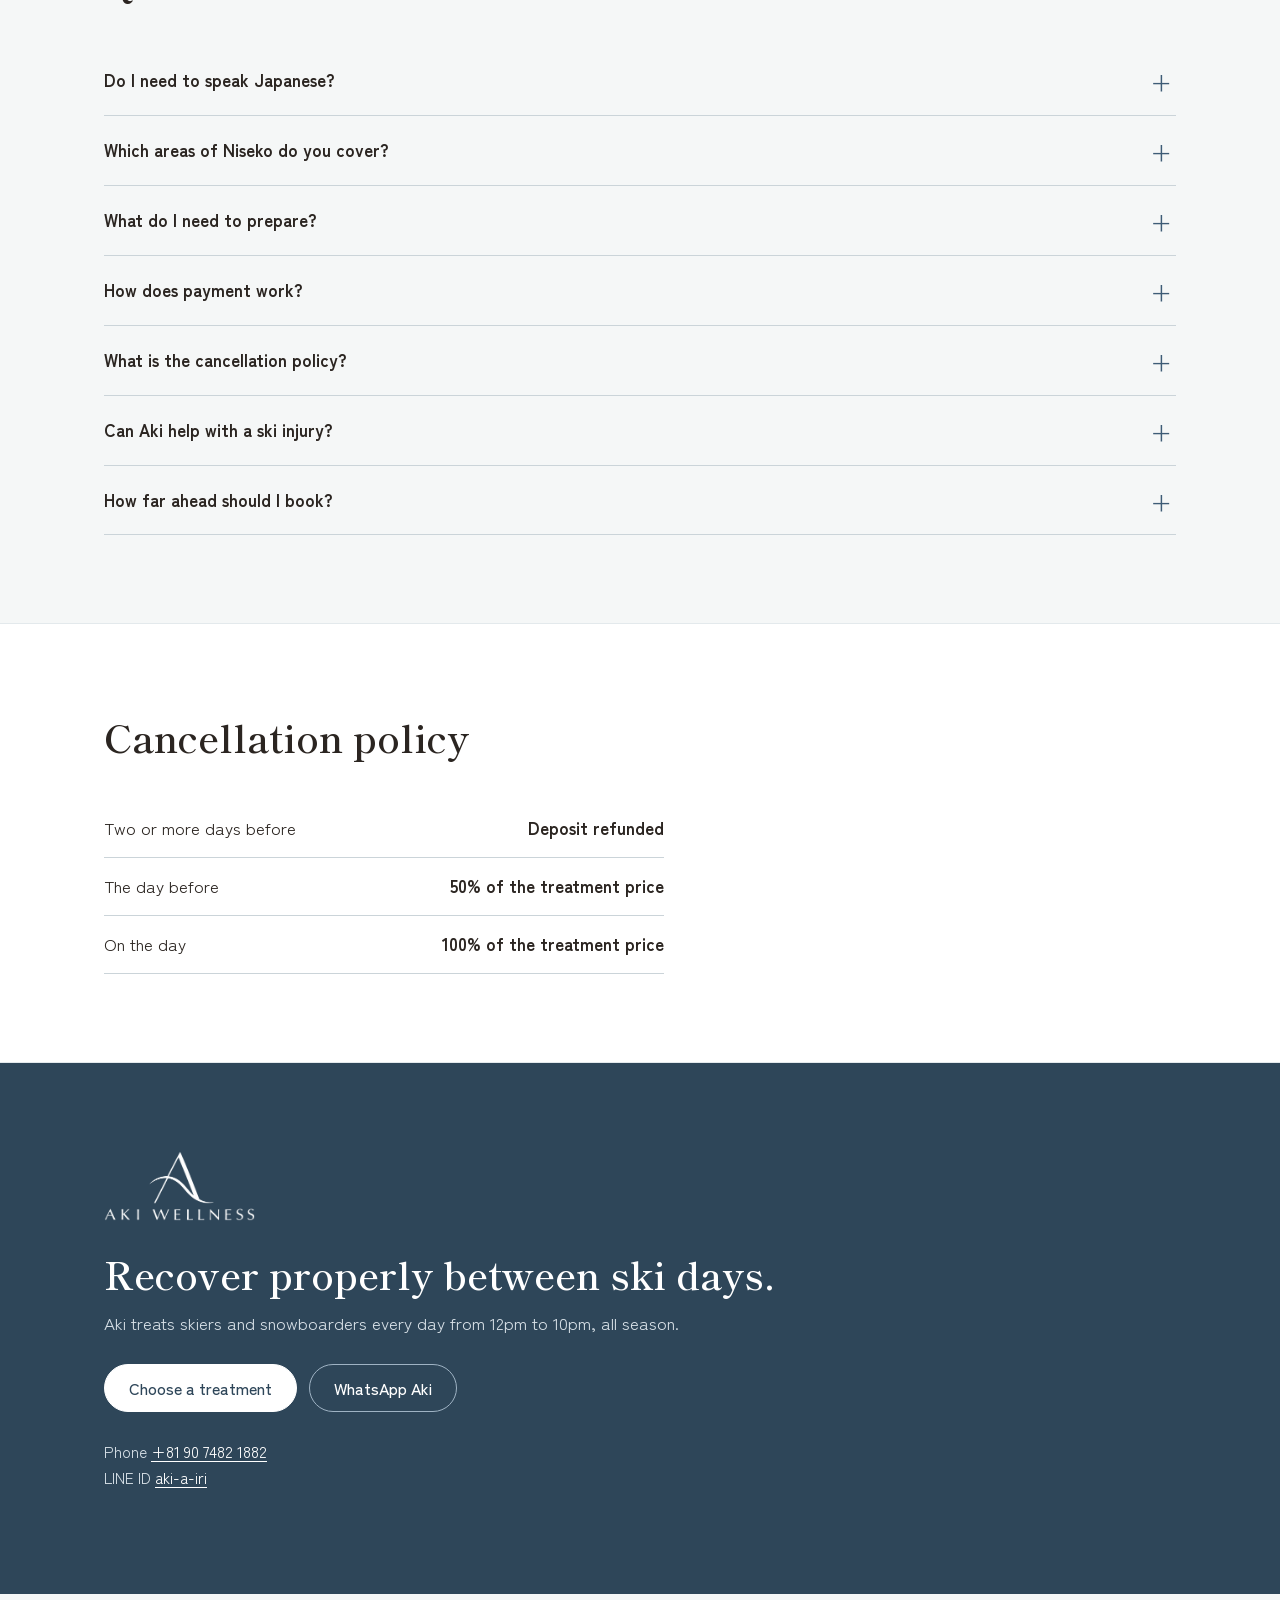
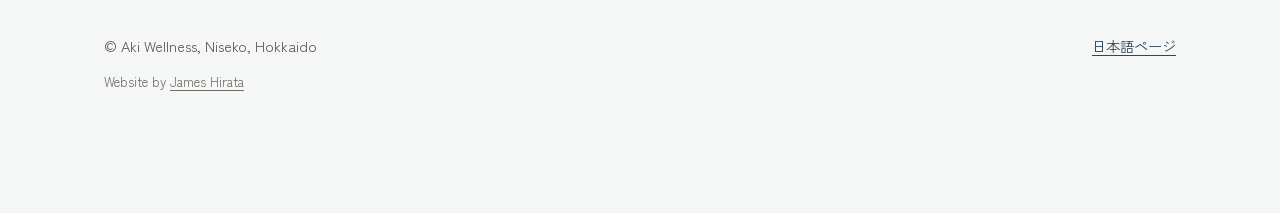
==== commit b945f21d: "Add footer credit: Website by James Hirata (jameshirata.com) On EN, JA and payment pages. Bumps styl" ====
--- a/index.html
+++ b/index.html
@@ -30,7 +30,7 @@
 <link rel="preconnect" href="https://fonts.gstatic.com" crossorigin>
 <link href="https://fonts.googleapis.com/css2?family=Shippori+Mincho:wght@500;600&family=Zen+Kaku+Gothic+New:wght@400;500;700&display=swap" rel="stylesheet">
 <link rel="preload" as="image" type="image/webp" href="/assets/img/niseko-sports-massage-aki-physiotherapist.webp" fetchpriority="high">
-<link rel="stylesheet" href="/assets/styles.css?v=7">
+<link rel="stylesheet" href="/assets/styles.css?v=8">
 
 <script type="application/ld+json">
 {
@@ -526,6 +526,7 @@
   <div class="wrap">
     <span>© Aki Wellness, Niseko, Hokkaido</span>
     <a href="/ja/" hreflang="ja" lang="ja">日本語ページ</a>
+    <span class="credit">Website by <a href="https://jameshirata.com" lang="en">James Hirata</a></span>
   </div>
 </footer>
 
--- a/assets/styles.css
+++ b/assets/styles.css
@@ -257,3 +257,5 @@
 /* Reviews */
 .reviews .review-original { font-family: var(--body); font-size: 0.92rem; color: var(--ink-soft); margin-top: -4px; }
 .reviews .review-note { font-size: 0.82rem; opacity: 0.8; }
+footer .credit { flex-basis: 100%; font-size: 0.82rem; opacity: 0.85; }
+footer .credit a { color: inherit; }
